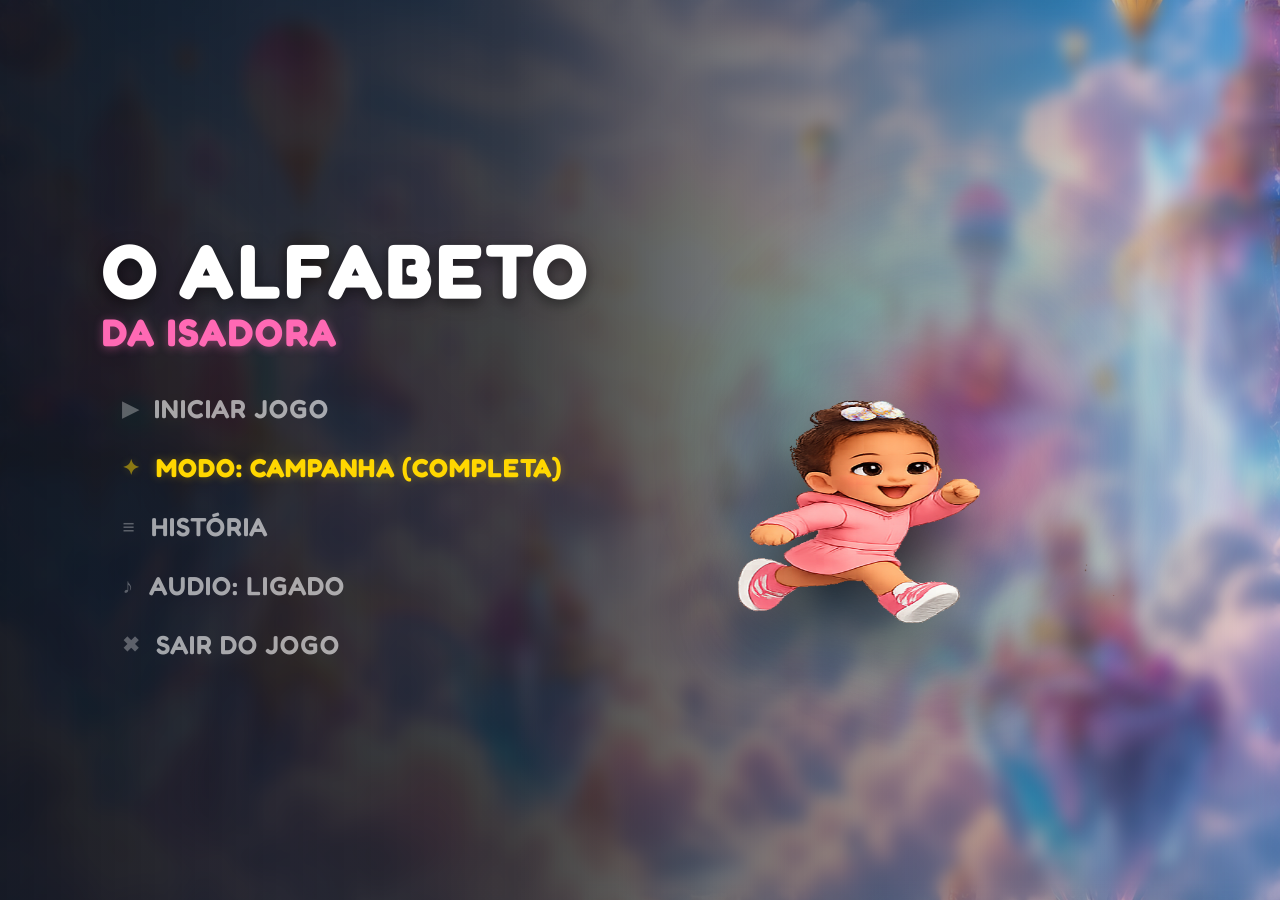
==== jogo.html @ 66309211 "Update jogo.html" ====
<!DOCTYPE html>
<html lang="pt-BR">
<head>
    <meta charset="UTF-8">
    <meta name="viewport" content="width=device-width, initial-scale=1.0, maximum-scale=1.0, user-scalable=no, shrink-to-fit=no">
    <meta name="theme-color" content="#1a252f">
    <title>O Alfabeto da Isadora - Jogo Educativo Interativo</title>

    <meta property="og:title" content="O Alfabeto da Isadora - Jogo Educativo Interativo">
    <meta property="og:description" content="Acelere por uma estrada mágica! Ajude Isadora nesta jornada épica para aprender o alfabeto e as sílabas. Jogue grátis!">
    <meta property="og:image" content="Isadora.png">
    <meta property="og:type" content="website">

    <link rel="manifest" href="manifest.json">
    <link rel="apple-touch-icon" href="icone512.png">
    
    <link rel="preconnect" href="https://fonts.googleapis.com">
    <link rel="preconnect" href="https://fonts.gstatic.com" crossorigin>
    <link href="https://fonts.googleapis.com/css2?family=Fredoka:wght@400;600;700;900&display=swap" rel="stylesheet">

    <style>
        /* ========================================================
           BASE & RESET
           ======================================================== */
        * { margin: 0; padding: 0; box-sizing: border-box; }
        body {
            background-color: #1a252f;
            overflow: hidden; 
            font-family: 'Fredoka', 'Segoe UI', sans-serif;
            user-select: none; touch-action: none; -webkit-touch-callout: none;
            -webkit-font-smoothing: antialiased;
            -moz-osx-font-smoothing: grayscale;
        }
        #game-container {
            position: fixed; top: 0; left: 0; right: 0; bottom: 0;
            width: 100%; height: 100%; overflow: hidden;
            background: linear-gradient(180deg, #87CEEB 0%, #E0F6FF 100%);
        }
        canvas { display: block; width: 100%; height: 100%; touch-action: none; }

        /* ========================================================
           TELA DE CARREGAMENTO SUPREMA (LOADER PS5 NEXT-GEN)
           ======================================================== */
        #loading-screen {
            position: fixed; top: 0; left: 0; width: 100%; height: 100%;
            background-color: #050811;
            background-image: 
                radial-gradient(circle at 20% 30%, rgba(0, 243, 255, 0.08) 0%, transparent 50%),
                radial-gradient(circle at 80% 70%, rgba(255, 0, 127, 0.08) 0%, transparent 50%);
            z-index: 999999;
            display: flex; flex-direction: column; justify-content: center; align-items: center;
            transition: opacity 0.6s cubic-bezier(0.25, 1, 0.5, 1), visibility 0.6s;
            will-change: opacity, visibility;
        }
        
        .loader-ring {
            width: clamp(80px, 15vw, 120px); height: clamp(80px, 15vw, 120px);
            position: relative;
            margin-bottom: 40px;
            display: flex; justify-content: center; align-items: center;
            background: radial-gradient(circle, rgba(255, 215, 0, 0.15) 0%, transparent 60%);
            animation: pulseCore 2s ease-in-out infinite alternate;
        }
        
        .loader-ring::before, .loader-ring::after {
            content: ''; position: absolute; border-radius: 50%; border: 4px solid transparent;
        }

        .loader-ring::before {
            width: 100%; height: 100%; border-top-color: #00f3ff; border-bottom-color: #00f3ff;
            animation: spinArc 2s cubic-bezier(0.68, -0.55, 0.265, 1.55) infinite;
            box-shadow: 0 0 25px rgba(0, 243, 255, 0.4), inset 0 0 15px rgba(0, 243, 255, 0.2);
        }
        
        .loader-ring::after {
            width: 75%; height: 75%; border-left-color: #ff007f; border-right-color: #ff007f;
            animation: spinArc 1.5s cubic-bezier(0.68, -0.55, 0.265, 1.55) infinite reverse;
            box-shadow: 0 0 25px rgba(255, 0, 127, 0.4), inset 0 0 15px rgba(255, 0, 127, 0.2);
        }

        .loader-text {
            font-size: clamp(16px, 4vw, 24px); letter-spacing: 6px; text-transform: uppercase; font-weight: 900;
            background: linear-gradient(90deg, #444 0%, #FFF 50%, #444 100%);
            background-size: 200% auto; color: transparent;
            -webkit-background-clip: text; background-clip: text;
            animation: shimmerText 2s linear infinite;
        }
        
        .loader-tip {
            position: absolute; bottom: clamp(30px, 6vh, 50px);
            color: #64748B; font-size: clamp(11px, 2.5vw, 15px);
            letter-spacing: 2px; font-weight: 600; text-align: center; max-width: 80%;
            text-transform: uppercase; animation: fadeInTip 1s ease-in-out forwards;
        }

        @keyframes spinArc { 0% { transform: rotate(0deg) scale(1); } 50% { transform: rotate(180deg) scale(1.05); } 100% { transform: rotate(360deg) scale(1); } }
        @keyframes pulseCore { 0% { transform: scale(0.9); } 100% { transform: scale(1.1); } }
        @keyframes shimmerText { 0% { background-position: 200% center; } 100% { background-position: -200% center; } }
        @keyframes fadeInTip { 0% { opacity: 0; transform: translateY(15px); } 100% { opacity: 1; transform: translateY(0); } }
        
        /* ========================================================
           EFEITOS DE IMPACTO AAA (DANO/ERRO)
           ======================================================== */
        #damage-overlay {
            position: fixed; top: 0; left: 0; width: 100%; height: 100%;
            box-shadow: inset 0 0 80px rgba(255, 0, 0, 0); pointer-events: none;
            z-index: 80; transition: box-shadow 0.1s ease-out; will-change: box-shadow;
        }
        .damage-active {
            box-shadow: inset 0 0 120px rgba(255, 0, 50, 0.8) !important;
        }

        /* ========================================================
           HUD DO JOGO (IN-GAME)
           ======================================================== */
        #ui-layer {
            position: absolute; top: 15px; left: 5vw; 
            background: rgba(15, 25, 40, 0.65);
            backdrop-filter: blur(12px); -webkit-backdrop-filter: blur(12px);
            border: 1px solid rgba(255, 255, 255, 0.2); border-radius: 20px;
            padding: clamp(10px, 2vmin, 15px) clamp(15px, 4vmin, 25px);
            box-shadow: 0 10px 25px rgba(0,0,0,0.3), inset 0 2px 10px rgba(255,255,255,0.1);
            color: #FFF; font-weight: 700; pointer-events: none; z-index: 20; display: flex; flex-direction: column;
            max-width: 75vw; margin-top: clamp(45px, 9vmin, 60px); 
            transition: transform 0.15s cubic-bezier(0.175, 0.885, 0.32, 1.275);
            will-change: transform;
        }

        .hud-punch { transform: scale(1.1); box-shadow: 0 15px 30px rgba(255, 215, 0, 0.4), inset 0 2px 15px rgba(255,255,255,0.3) !important; }

        #meta-alfabeto { font-size: clamp(12px, 2.5vw, 18px); color: #FFD700; letter-spacing: 1px; text-transform: uppercase; margin-bottom: 5px; }
        #letra-ui { display: block; font-size: clamp(18px, 4.5vw, 28px); color: #FFF; line-height: 1.2; letter-spacing: 2px; }

        .progress-bar-container {
            width: 100%; height: clamp(6px, 1.5vmin, 10px); 
            background: rgba(0, 0, 0, 0.5); border-radius: 10px; margin-top: 8px; overflow: hidden;
            box-shadow: inset 0 2px 4px rgba(0,0,0,0.5); border: 1px solid rgba(255,255,255,0.1);
        }
        .progress-bar-fill {
            height: 100%; width: 0%; border-radius: 10px;
            background: linear-gradient(90deg, #FF69B4, #FFD700);
            box-shadow: 0 0 10px rgba(255, 215, 0, 0.8);
            transition: width 0.4s cubic-bezier(0.25, 1, 0.5, 1);
            will-change: width;
        }

        /* ==========================================
           EFEITO AAA: COMBO DE FOGO (OTIMIZADO)
           ========================================== */
        @keyframes comboFirePulse {
            0% { transform: scaleX(1); opacity: 0.8; filter: brightness(1); }
            100% { transform: scaleX(1.02); opacity: 1; filter: brightness(1.3); }
        }
        .combo-ativo {
            background: linear-gradient(90deg, #FFD700, #FF4500) !important;
            box-shadow: 0 0 15px #FF8C00 !important;
            animation: comboFirePulse 0.4s infinite alternate ease-in-out !important;
            will-change: transform, opacity, filter;
            transform-origin: left center;
        }
        
        @keyframes pulseComboTextOpt {
            0% { transform: scale(1); color: #FFF; }
            100% { transform: scale(1.1); color: #FFD700; }
        }
        .texto-combo-ativo {
            text-shadow: 0 0 10px #FF4500 !important;
            animation: pulseComboTextOpt 0.5s infinite alternate ease-in-out !important;
            will-change: transform, color;
        }

        .btn-corner {
            position: absolute; top: 15px; 
            background: rgba(15, 25, 40, 0.5); backdrop-filter: blur(10px); -webkit-backdrop-filter: blur(10px);
            border: 1px solid rgba(255, 255, 255, 0.3); color: #FFF;
            box-shadow: 0 5px 15px rgba(0,0,0,0.3); cursor: pointer; z-index: 35;
            transition: all 0.2s cubic-bezier(0.25, 1, 0.5, 1);
        }
        .btn-corner:active { transform: scale(0.9); background: rgba(255, 255, 255, 0.3); }

        #btn-pause { right: 5vw; border-radius: 50%; width: clamp(35px, 9vw, 55px); height: clamp(35px, 9vw, 55px); display: flex; justify-content: center; align-items: center; font-size: clamp(16px, 4vw, 24px); font-weight: 900; }
        #btn-som { right: calc(5vw + clamp(45px, 11vw, 70px)); border-radius: 30px; padding: 0 clamp(10px, 2.5vw, 20px); height: clamp(35px, 9vw, 55px); display: flex; align-items: center; font-size: clamp(12px, 2.5vw, 16px); font-weight: 700; letter-spacing: 1px; }

        /* ========================================================
           TUTORIAL E MENUS PS5
           ======================================================== */
        #tutorial-ui { display: none; position: absolute; top: 0; left: 0; width: 100%; height: 100%; z-index: 40; pointer-events: none; justify-content: center; align-items: center; transition: opacity 0.5s ease; }
        .ps5-tutorial-box { background: rgba(15, 20, 30, 0.75); backdrop-filter: blur(10px); -webkit-backdrop-filter: blur(10px); border: 1px solid rgba(255,255,255,0.2); border-radius: 20px; padding: clamp(10px, 3vw, 25px) clamp(20px, 5vw, 40px); color: #FFF; font-size: clamp(14px, 3vw, 24px); letter-spacing: 2px; text-transform: uppercase; text-align: center; box-shadow: 0 10px 30px rgba(0,0,0,0.5); animation: pulseTutorial 1.5s infinite alternate ease-in-out; will-change: transform; }
        .ps5-btn-hint { background: #FFF; color: #000; padding: 4px 10px; border-radius: 8px; font-weight: 900; margin: 0 5px; display: inline-block; box-shadow: 0 4px 0 #CCC; transform: translateY(-2px); }
        @keyframes pulseTutorial { 0% { transform: scale(1) translateY(0); opacity: 0.85; } 100% { transform: scale(1.05) translateY(-5px); opacity: 1; } }

        #start-screen { position: absolute; top: 0; left: 0; width: 100%; height: 100%; display: flex; flex-direction: row; align-items: center; z-index: 100; background: linear-gradient(90deg, rgba(15, 20, 30, 0.95) 0%, rgba(15, 20, 30, 0.8) 40%, rgba(15, 20, 30, 0) 100%); backdrop-filter: blur(8px); -webkit-backdrop-filter: blur(8px); transition: opacity 0.5s ease-out; }
        .ps5-sidebar { width: 50%; height: 100%; display: flex; flex-direction: column; justify-content: center; padding-left: 8vw; z-index: 10; }
        .ps5-title-area { margin-bottom: clamp(15px, 4vmin, 30px); animation: slideInLeft 1s cubic-bezier(0.2, 0.8, 0.2, 1) both; }
        .ps5-title { font-size: clamp(28px, 6vw, 80px); color: #FFF; font-weight: 700; letter-spacing: 3px; line-height: 1; margin: 0; text-shadow: 0 4px 15px rgba(0,0,0,0.5); }
        .ps5-subtitle { font-size: clamp(14px, 3vw, 40px); color: #FF69B4; font-weight: 900; letter-spacing: 2px; margin: 0; text-transform: uppercase; text-shadow: 0 2px 10px rgba(255,105,180,0.4); }
        
        .ps5-menu-options { display: flex; flex-direction: column; gap: clamp(6px, 1.5vmin, 12px); align-items: flex-start; }
        
        .ps5-btn { background: transparent; border: none; outline: none; color: rgba(255, 255, 255, 0.6); font-size: clamp(13px, 2.5vw, 26px); font-family: 'Fredoka', sans-serif; font-weight: 600; text-transform: uppercase; letter-spacing: 1px; cursor: pointer; padding: clamp(5px, 1.2vw, 8px) clamp(12px, 2.5vw, 20px); border-radius: 8px; display: flex; align-items: center; gap: clamp(8px, 2vw, 15px); transition: all 0.3s cubic-bezier(0.25, 1, 0.5, 1); position: relative; overflow: hidden; animation: slideInLeft 1s cubic-bezier(0.2, 0.8, 0.2, 1) both; }
        .ps5-btn:nth-child(1) { animation-delay: 0.1s; } .ps5-btn:nth-child(2) { animation-delay: 0.2s; } .ps5-btn:nth-child(3) { animation-delay: 0.3s; } .ps5-btn:nth-child(4) { animation-delay: 0.4s; } .ps5-btn:nth-child(5) { animation-delay: 0.5s; }
        .ps5-icon { font-size: 0.8em; opacity: 0.5; transition: opacity 0.3s; }
        .ps5-btn:hover, .ps5-btn:active, .ps5-btn.highlight { color: #1a1a1a; background: #FFF; transform: translateX(20px) scale(1.05); box-shadow: 0 0 30px rgba(255, 255, 255, 0.8); }
        .ps5-btn:hover .ps5-icon, .ps5-btn.highlight .ps5-icon { opacity: 1; color: #FF1493; }
        .ps5-btn::before { content: ''; position: absolute; top: 0; left: -100%; width: 50%; height: 100%; background: linear-gradient(90deg, transparent, rgba(255,255,255,0.8), transparent); transition: left 0.5s ease; }
        .ps5-btn:hover::before { left: 100%; }
        
        #btn-modo { color: #FFD700; text-shadow: 0 0 10px rgba(255,215,0,0.3); font-weight: 700; } 

        .ps5-hero-area { width: 50%; height: 100%; display: flex; justify-content: center; align-items: center; position: relative; perspective: 1000px; }
        .ps5-hero-glow { position: absolute; width: clamp(250px, 45vw, 600px); height: clamp(250px, 45vw, 600px); background: radial-gradient(circle, rgba(255, 16, 122, 0.4) 0%, rgba(0, 216, 255, 0.2) 40%, transparent 70%); border-radius: 50%; animation: pulsarLuz 3s alternate infinite ease-in-out; filter: blur(20px); will-change: transform, opacity; }
        .ps5-hero-mascot { position: relative; z-index: 2; width: clamp(200px, 40vw, 550px); height: clamp(250px, 50vw, 700px); background-image: url('seu_personagem.png'); background-size: 300% 100%; background-position: 0% 0%; background-repeat: no-repeat; filter: drop-shadow(0 30px 40px rgba(0,0,0,0.8)) drop-shadow(0 0 20px rgba(255,255,255,0.2)); animation: breatheMascot 4s ease-in-out infinite; will-change: transform; }
        
        @keyframes slideInLeft { from { opacity: 0; transform: translateX(-50px); } to { opacity: 1; transform: translateX(0); } }
        @keyframes breatheMascot { 0%, 100% { transform: translateY(0); } 50% { transform: translateY(-10px); } }
        @keyframes pulsarLuz { 0% { transform: scale(0.8); opacity: 0.3; } 100% { transform: scale(1.1); opacity: 0.6; } }

        /* --- ANIMAÇÃO IDLE MAGICA --- */
        @keyframes idleChamada {
            0% { transform: translateY(0) scale(1); filter: drop-shadow(0 30px 40px rgba(0,0,0,0.8)) brightness(1); }
            30% { transform: translateY(-15px) scale(1.05) rotate(-3deg); filter: drop-shadow(0 40px 50px rgba(255,105,180,0.6)) brightness(1.2); }
            60% { transform: translateY(-15px) scale(1.05) rotate(3deg); filter: drop-shadow(0 40px 50px rgba(0,255,255,0.6)) brightness(1.2); }
            100% { transform: translateY(0) scale(1); filter: drop-shadow(0 30px 40px rgba(0,0,0,0.8)) brightness(1); }
        }
        .idle-active { animation: idleChamada 1.5s ease-in-out !important; }

        /* ========================================================
           TELA DE PAUSE & VITÓRIA
           ======================================================== */
        #pause-screen, #victory-screen { position: absolute; top: 0; left: 0; width: 100%; height: 100%; background: rgba(15, 20, 30, 0.95); backdrop-filter: blur(15px); display: none; flex-direction: column; justify-content: center; align-items: center; z-index: 90; gap: 15px; opacity: 0; transition: opacity 0.5s ease; text-align: center; }
        .btn-pause-ui { background: #FFF; color: #1a1a1a; border: none; border-radius: 8px; padding: clamp(8px, 2vmin, 12px) clamp(20px, 5vmin, 30px); font-size: clamp(16px, 4vmin, 22px); font-weight: bold; cursor: pointer; font-family: 'Fredoka', sans-serif; transition: all 0.2s; text-transform: uppercase; width: clamp(250px, 60vw, 350px); margin: 5px 0; }
        .btn-pause-ui:hover { transform: scale(1.05); box-shadow: 0 0 20px rgba(255,255,255,0.5); } .btn-pause-ui.sair { background: #FF6347; color: #FFF; }
        
        .trophy-icon { font-size: clamp(60px, 15vw, 100px); margin-bottom: 10px; animation: flutuarLore 3s ease-in-out infinite; filter: drop-shadow(0 0 20px rgba(255, 215, 0, 0.8)); }
        .victory-title { color: #FFD700; font-size: clamp(35px, 8vw, 70px); font-weight: 900; margin-bottom: 5px; text-transform: uppercase; text-shadow: 0 5px 15px rgba(0,0,0,0.8); }
        .victory-subtitle { color: #00FFFF; font-size: clamp(16px, 4vw, 24px); margin-bottom: 25px; font-weight: 700; letter-spacing: 1px; }
        .credits { color: #A0AAB5; font-size: clamp(12px, 3vw, 16px); margin-bottom: 30px; line-height: 1.8; }
        .credits strong { color: #FF69B4; }

        /* ========================================================
           LIVRO DE HISTÓRIA
           ======================================================== */
        #modal-historia { display: none; position: absolute; top: 0; left: 0; width: 100%; height: 100%; background: rgba(10, 15, 25, 0.85); backdrop-filter: blur(15px); z-index: 10000; justify-content: center; align-items: center; flex-direction: column; opacity: 0; transition: opacity 0.4s ease; }
        #btn-fechar-historia { position: absolute; top: 25px; right: 35px; background: rgba(255,255,255,0.1); color: #FFF; border: 1px solid rgba(255,255,255,0.3); border-radius: 50%; width: 50px; height: 50px; font-size: 20px; display: flex; justify-content: center; align-items: center; cursor: pointer; z-index: 10001; transition: all 0.3s; }
        #btn-fechar-historia:hover { background: #FF1493; border-color: #FF1493; transform: scale(1.1) rotate(90deg); box-shadow: 0 0 20px rgba(255,20,147,0.6); }
        #livro-container { width: 90vw; max-width: 600px; background: rgba(20, 25, 35, 0.7); border-radius: 20px; box-shadow: 0 30px 60px rgba(0,0,0,0.8); padding: clamp(20px, 5vmin, 40px); text-align: center; color: #E0E0E0; max-height: 90vh; overflow-y: auto; border: 1px solid rgba(255,255,255,0.1); }
        #livro-container .pagina { display: none; animation: fadeInLore 0.8s; } #livro-container .pagina.ativa { display: block; }
        @keyframes fadeInLore { from { opacity: 0; transform: translateY(20px); } to { opacity: 1; transform: translateY(0); } }
        .foto-isadora-livro { width: clamp(100px, 25vmin, 140px); height: clamp(200px, 50vmin, 280px); margin: 0 auto 15px; background-image: url('seu_personagem.png'); background-size: 300% 100%; filter: drop-shadow(0 15px 15px rgba(0,0,0,0.8)); animation: flutuarLore 4s infinite; }
        .foto-casa-livro { width: 100%; height: clamp(140px, 35vmin, 220px); margin-bottom: 20px; border-radius: 12px; background-image: url('casa_sorrir.png'); background-size: cover; background-position: center; border: 1px solid rgba(255,255,255,0.2); }
        #livro-container h2 { color: #FFF; font-size: clamp(22px, 6vmin, 32px); margin-bottom: 10px; text-transform: uppercase; color: #FF69B4; } 
        #livro-container p { font-size: clamp(15px, 4vmin, 18px); margin-bottom: 15px; }
        .controles-livro { display: flex; justify-content: space-between; margin-top: 25px; align-items: center; border-top: 1px solid rgba(255,255,255,0.1); padding-top: 20px; }
        .btn-livro { background: transparent; color: #FFF; border: 1px solid rgba(255,105,180,0.5); padding: 10px 25px; border-radius: 8px; font-weight: 600; cursor: pointer; font-family: 'Fredoka', sans-serif; font-size: clamp(12px, 3vmin, 15px); text-transform: uppercase; transition: all 0.3s; } 
        .btn-livro:hover:not(:disabled) { background: rgba(255,105,180,0.15); border-color: #FF1493; } .btn-livro:disabled { border-color: rgba(255,255,255,0.1); color: rgba(255,255,255,0.3); }
        
        @keyframes flutuarLore { 0%, 100% { transform: translateY(0); } 50% { transform: translateY(-10px); } }

        #aviso-rotacao { display: none; position: absolute; top: 0; left: 0; width: 100%; height: 100%; background: rgba(26, 37, 47, 0.95); z-index: 9999; flex-direction: column; justify-content: center; align-items: center; text-align: center; color: #FFF; }
        #aviso-rotacao h2 { font-size: 35px; color: #FFD700; margin-bottom: 10px; }
        .icone-celular { font-size: 80px; margin-bottom: 20px; animation: girarCelular 2.5s infinite ease-in-out; font-weight: bold; }
        @keyframes girarCelular { 0%, 100% { transform: rotate(0deg); } 40%, 60% { transform: rotate(-90deg); } }

        /* ========================================================
           OTIMIZAÇÃO MOBILE (TELAS DEITADAS PEQUENAS)
           ======================================================== */
        @media screen and (max-height: 500px) {
            #start-screen { flex-direction: row; } .ps5-sidebar { width: 55%; padding-left: 5vw; align-items: flex-start; } .ps5-hero-area { width: 45%; }
            .ps5-title { font-size: clamp(26px, 6vmin, 40px); } .ps5-subtitle { font-size: clamp(12px, 3vmin, 18px); margin-bottom: 5px; }
            .ps5-btn { font-size: clamp(12px, 3vmin, 16px); padding: 5px 12px; } .ps5-hero-mascot { width: clamp(120px, 28vw, 220px); height: clamp(140px, 35vw, 250px); }
            
            #ui-layer { margin-top: 0; top: 10px; left: 3vw; padding: 8px 15px; border-radius: 12px; max-width: 60vw; } 
            #meta-alfabeto { font-size: 11px; margin-bottom: 2px; }
            #letra-ui { font-size: 16px; }
            .progress-bar-container { height: 5px; margin-top: 4px; }
            .btn-corner { top: 10px; }
            #btn-pause { width: 35px; height: 35px; font-size: 14px; right: 3vw; }
            #btn-som { height: 35px; font-size: 10px; padding: 0 10px; right: calc(3vw + 45px); }
            .ps5-tutorial-box { padding: 6px 12px; font-size: 11px; border-radius: 10px; }
            
            .btn-pause-ui { font-size: 13px; padding: 8px 15px; margin: 3px 0; width: 220px; }
            .titulo-jogo { font-size: 28px !important; margin-bottom: 5px; }
            .trophy-icon { font-size: 45px; margin-bottom: 5px; }
            .victory-title { font-size: 30px; margin-bottom: 2px; }
            .victory-subtitle { font-size: 13px; margin-bottom: 10px; }
            .credits { font-size: 11px; margin-bottom: 15px; line-height: 1.4; }

            .foto-isadora-livro { height: clamp(120px, 35vmin, 160px); width: clamp(60px, 18vmin, 80px); margin-bottom: 5px; } .foto-casa-livro { height: clamp(100px, 25vmin, 140px); margin-bottom: 10px; }
        }
    </style>
</head>
<body>

<div id="loading-screen">
    <div class="loader-ring"></div>
    <div class="loader-text">CARREGANDO...</div>
    <div class="loader-tip" id="loader-tip-text">DICA: Para uma melhor experiência, jogue com o som ligado!</div>
</div>

<div id="damage-overlay"></div>

<div id="game-container">
    <div id="aviso-rotacao">
        <div class="icone-celular">[ ! ]</div>
        <h2>Vire o Celular</h2>
        <p>Para brincar, o celular precisa estar deitado.</p>
        <button id="btn-forcar-giro" class="btn-pause-ui">GIRAR TELA</button>
    </div>

    <button id="btn-som" class="btn-corner" style="display: none;">♪ SOM</button>
    <div id="btn-pause" class="btn-corner" style="display: none;">||</div>

    <div id="ui-layer" aria-live="polite" style="display: none;">
        <span id="meta-alfabeto">COLETE O ALFABETO</span>
        <span id="letra-ui">Sua jornada vai começar...</span>
        <div class="progress-bar-container">
            <div id="progress-fill" class="progress-bar-fill"></div>
        </div>
    </div>

    <div id="tutorial-ui">
        <div class="ps5-tutorial-box">
            <span class="ps5-btn-hint" id="txt-tutorial">ESPAÇO OU TOQUE PARA PULAR</span>
        </div>
    </div>
    
    <div id="start-screen">
        <div class="ps5-sidebar">
            <div class="ps5-title-area">
                <h1 class="ps5-title">O ALFABETO</h1>
                <h2 class="ps5-subtitle">DA ISADORA</h2>
            </div>
            <div class="ps5-menu-options" style="max-height: 50vh; overflow-y: auto; padding-right: 15px;">
                <button id="btn-jogar" class="ps5-btn active"><span class="ps5-icon">▶</span> INICIAR JOGO</button>
                <button id="btn-modo" class="ps5-btn"><span class="ps5-icon">✦</span> MODO: CAMPANHA (COMPLETA)</button>
                <button id="btn-historia" class="ps5-btn"><span class="ps5-icon">≡</span> HISTÓRIA</button>
                <button id="btn-som-menu" class="ps5-btn"><span class="ps5-icon">♪</span> AUDIO: LIGADO</button>
                <button id="btn-sair-menu" class="ps5-btn"><span class="ps5-icon">✖</span> SAIR DO JOGO</button>
            </div>
        </div>
        <div class="ps5-hero-area">
            <div class="ps5-hero-glow"></div>
            <div class="ps5-hero-mascot"></div>
        </div>
    </div>

    <div id="pause-screen">
        <h1 class="titulo-jogo" style="font-size: clamp(30px, 8vmin, 60px); color: #FFF; font-family: 'Fredoka', sans-serif; text-shadow: 0 5px 15px rgba(0,0,0,0.5);">PAUSADO</h1>
        <button id="btn-continuar" class="btn-pause-ui">CONTINUAR</button>
        <button id="btn-reiniciar" class="btn-pause-ui">REINICIAR FASE</button>
        <button id="btn-voltar-menu" class="btn-pause-ui sair">MENU PRINCIPAL</button>
    </div>

    <div id="victory-screen">
        <div class="trophy-icon">🏆</div>
        <h1 class="victory-title">PLATINA!</h1>
        <h2 class="victory-subtitle">VOCÊ DOMINOU O ALFABETO E AS SÍLABAS</h2>
        <div class="credits">
            Protagonista: <strong>Isadora</strong><br>
            Diretor Criativo: <strong>Papai Jose Marcelo</strong><br>
            Apoio Especial: <strong>Casa Sorrir</strong><br><br>
            <em>O Vale dos Números chegará na próxima atualização!</em>
        </div>
        <button id="btn-vitória-menu" class="btn-pause-ui">VOLTAR AO MENU</button>
    </div>

    <div id="modal-historia">
        <button id="btn-fechar-historia" aria-label="Fechar Livro">✖</button>
        <div id="livro-container">
            <div class="pagina ativa" id="livro-p1">
                <div class="foto-isadora-livro pose-1"></div>
                <h2>Um Presente do Céu</h2>
                <p>Em Mirandiba, nasceu a pequena Isadora. Ela chegou trazendo um sorriso único, com uma marquinha especial chamada lábio leporino.</p>
            </div>
            <div class="pagina" id="livro-p2">
                <div class="foto-casa-livro"></div>
                <h2>Um Lar em Recife</h2>
                <p>Quando chegou a hora da primeira cirurgia, a família viajou para Recife e encontrou a <strong>Casa Sorrir</strong>. Mais que um abrigo, cuidado e amor.</p>
            </div>
            <div class="pagina" id="livro-p3">
                <div class="foto-isadora-livro pose-2"></div>
                <h2>Mãos de Fada</h2>
                <p>Com o apoio da Casa Sorrir e o carinho de todos, Isadora enfrentou sua primeira jornada no hospital.</p>
            </div>
            <div class="pagina" id="livro-p4">
                <div class="foto-isadora-livro pose-3"></div>
                <h2>O Sorriso que Venceu</h2>
                <p>Hoje, aquela marquinha é o símbolo de uma grande vitória. Isadora cresce feliz e brincando.</p>
            </div>
            <div class="controles-livro">
                <button id="prevBtnLivro" class="btn-livro" disabled><span class="ps5-icon">◀</span> Anterior</button>
                <div class="numero-pagina" id="paginacaoLivro">1 / 4</div>
                <button id="nextBtnLivro" class="btn-livro">Próxima <span class="ps5-icon">▶</span></button>
            </div>
        </div>
    </div>

    <div id="exit-screen" style="position: absolute; top: 0; left: 0; width: 100%; height: 100%; background: rgba(15, 20, 30, 0.95); backdrop-filter: blur(15px); -webkit-backdrop-filter: blur(15px); display: none; flex-direction: column; justify-content: center; align-items: center; z-index: 99999; opacity: 0; transition: opacity 0.5s ease; text-align: center;">
        <div style="background: rgba(15, 20, 35, 0.7); border: 1px solid rgba(255,255,255,0.2); border-radius: 20px; padding: clamp(20px, 5vw, 40px); box-shadow: 0 10px 40px rgba(0,0,0,0.8); max-width: 80%; display: flex; flex-direction: column; align-items: center;">
            <h1 style="color: #FF107A; font-size: clamp(24px, 6vw, 35px); margin-bottom: 15px; font-weight: 900; text-transform: uppercase; letter-spacing: 2px; font-family: 'Fredoka', sans-serif;">Sistema</h1>
            <p style="color: #A0AAB5; font-size: clamp(14px, 3.5vw, 18px); margin-bottom: 25px; line-height: 1.5; font-family: 'Fredoka', sans-serif;">Para encerrar sua sessão, minimize ou feche este aplicativo no seu celular.</p>
            <button id="btn-cancelar-sair" class="btn-pause-ui">VOLTAR AO MENU</button>
        </div>
    </div>

    <canvas id="gameCanvas" role="img" aria-label="Area do jogo interativo da Isadora"></canvas>
</div>

<script>
    if ('speechSynthesis' in window) { window.speechSynthesis.onvoiceschanged = () => { window.speechSynthesis.getVoices(); }; }

    const canvas = document.getElementById('gameCanvas'); const ctx = canvas.getContext('2d');
    
    const startScreen = document.getElementById('start-screen');
    const victoryScreen = document.getElementById('victory-screen');
    const btnJogar = document.getElementById('btn-jogar');
    const btnSomMenu = document.getElementById('btn-som-menu');
    const btnSairMenu = document.getElementById('btn-sair-menu');
    
    const exitScreen = document.getElementById('exit-screen');
    const btnCancelarSair = document.getElementById('btn-cancelar-sair');

    const btnHistoria = document.getElementById('btn-historia');
    const modalHistoria = document.getElementById('modal-historia');
    const btnFecharHistoria = document.getElementById('btn-fechar-historia');
    const prevBtnLivro = document.getElementById('prevBtnLivro');
    const nextBtnLivro = document.getElementById('nextBtnLivro');
    const paginacaoLivro = document.getElementById('paginacaoLivro');
    let paginaAtual = 1;
    const totalPaginas = 4;
    
    const btnModulo = document.getElementById('btn-modo');
    const pauseScreen = document.getElementById('pause-screen');
    const btnPause = document.getElementById('btn-pause');
    const btnContinuar = document.getElementById('btn-continuar');
    const btnReiniciar = document.getElementById('btn-reiniciar');
    const btnVoltarMenu = document.getElementById('btn-voltar-menu');
    const btnVitoriaMenu = document.getElementById('btn-vitória-menu');
    const btnSom = document.getElementById('btn-som');
    
    const avisoRotacao = document.getElementById('aviso-rotacao');
    const btnForcarGiro = document.getElementById('btn-forcar-giro');
    const metaAlfabeto = document.getElementById('meta-alfabeto');
    const letraUi = document.getElementById('letra-ui');
    const tutorialUI = document.getElementById('tutorial-ui');
    const txtTutorial = document.getElementById('txt-tutorial');
    const hudLayer = document.getElementById('ui-layer');
    const progressFill = document.getElementById('progress-fill');
    const damageOverlay = document.getElementById('damage-overlay');

    let alturaChao = 0; let baseGameSpeed = 4.5; let gameSpeed = baseGameSpeed; let scaleMultiplier = 1; 

    let gameActive = false; let isPaused = false; let bgX = 0; let estradaOffset = 0;
    let tutorialAtivo = false; let faseAtual = 1; let isInfinite = false;
    let animationId = null; 
    let initTimeoutId = null; 
    
    let hitStopTime = 0;
    let shakeIntensity = 0;
    
    // Variáveis de Desafio para cada fase
    let desafioFase1 = null;
    let desafioFase2 = null;
    let desafioFase4 = null;
    let desafioFase5 = null;
    let desafioFase6 = null;

    const AlfabetoIsadora = [ 
        { letra: 'A', palavra: 'Abelha' }, { letra: 'B', palavra: 'Bola' }, { letra: 'C', palavra: 'Casa' }, 
        { letra: 'D', palavra: 'Dado' }, { letra: 'E', palavra: 'Elefante' }, { letra: 'F', palavra: 'Fada' }, 
        { letra: 'G', palavra: 'Gato' }, { letra: 'H', palavra: 'Hipopótamo' }, { letra: 'I', palavra: 'Igreja' }, 
        { letra: 'J', palavra: 'Jacaré' }, { letra: 'K', palavra: 'Kiwi' }, { letra: 'L', palavra: 'Leão' }, 
        { letra: 'M', palavra: 'Macaco' }, { letra: 'N', palavra: 'Navio' }, { letra: 'O', palavra: 'Ovo' }, 
        { letra: 'P', palavra: 'Pato' }, { letra: 'Q', palavra: 'Queijo' }, { letra: 'R', palavra: 'Rato' }, 
        { letra: 'S', palavra: 'Sapo' }, { letra: 'T', palavra: 'Tatu' }, { letra: 'U', palavra: 'Uva' }, 
        { letra: 'V', palavra: 'Vaca' }, { letra: 'W', palavra: 'Waffle' }, { letra: 'X', palavra: 'Xícara' }, 
        { letra: 'Y', palavra: 'Yakisoba' }, { letra: 'Z', palavra: 'Zebra' } 
    ];
    let letrasParaVencerFase1 = 26; let letrasColetadas = [];

    let acertosParaVencerFase2 = 8; let acertosAtuaisFase2 = 0;
    const palavrasVitoria = ["ISADORA", "AMOR", "VITÓRIA"]; let palavraAtualIndex = 0; let letraVitoriaIndex = 0;
    
    const dadosFase4 = [ 
        {s:'BO', p:'BOLA', w:['BA','BE','BI','BU']}, {s:'MA', p:'MACACO', w:['ME','MI','MO','MU']}, 
        {s:'CA', p:'CASA', w:['CE','CI','CO','CU']}, {s:'DA', p:'DADO', w:['DE','DI','DO','DU']}, 
        {s:'PA', p:'PATO', w:['PE','PI','PO','PU']}, {s:'VA', p:'VACA', w:['VE','VI','VO','VU']}, 
        {s:'FA', p:'FADA', w:['FE','FI','FO','FU']}, {s:'SA', p:'SAPO', w:['SE','SI','SO','SU']}, 
        {s:'LA', p:'LATA', w:['LE','LI','LO','LU']}, {s:'GA', p:'GATO', w:['GE','GI','GO','GU']} 
    ];
    let acertosFase4 = 0;
    
    const dadosFase5 = [ 
        {l:'M', p:'MACACO', w:['N','W']}, {l:'F', p:'FADA', w:['V','T']}, {l:'S', p:'SAPO', w:['Z','C']}, 
        {l:'B', p:'BOLA', w:['P','D']}, {l:'P', p:'PATO', w:['B','Q']}, {l:'V', p:'VACA', w:['F','U']}, 
        {l:'L', p:'LEÃO', w:['I','R']}, {l:'D', p:'DADO', w:['B','T']}, {l:'G', p:'GATO', w:['C','J']}, 
        {l:'R', p:'RATO', w:['H','L']} 
    ];
    let acertosFase5 = 0;

    const dadosFase6 = [
        {f: 'O _____ BEBE LEITE', p: 'GATO', w: ['PATO', 'RATO']},
        {f: 'A _____ BOTA OVO', p: 'AVE', w: ['UVA', 'PIA']},
        {f: 'O MACACO COME _____', p: 'MAÇÃ', w: ['MOLA', 'MATA']},
        {f: 'O _____ LATE MUITO', p: 'CÃO', w: ['PÃO', 'MÃO']},
        {f: 'EU MORO NA _____', p: 'CASA', w: ['CAMA', 'MESA']}
    ];
    let acertosFase6 = 0;

    const numerosVitoria = ['1', '2', '3']; let numeroAtualIndex = 0;

    let isHolding = false; 

    // ==========================================
    // SISTEMA IDLE DO MENU (NÍVEL PS5)
    // ==========================================
    let idleTime = 0;
    
    function resetIdleTimer() {
        idleTime = 0;
        const mascot = document.querySelector('.ps5-hero-mascot');
        if(mascot) mascot.classList.remove('idle-active');
    }

    window.addEventListener('mousemove', resetIdleTimer);
    window.addEventListener('touchstart', resetIdleTimer, {passive: true});
    window.addEventListener('keydown', resetIdleTimer);

    setInterval(() => {
        if (!gameActive && startScreen.style.display !== 'none') {
            idleTime += 1;
            if (idleTime >= 5) {
                const mascot = document.querySelector('.ps5-hero-mascot');
                if (mascot && !mascot.classList.contains('idle-active')) {
                    mascot.classList.add('idle-active');
                    if(AudioManager.somAtivo) AudioManager.playHoverTick(); 
                    setTimeout(() => mascot.classList.remove('idle-active'), 1500);
                    idleTime = 0;
                }
            }
        }
    }, 1000);

    const modosDeJogo = [
        { id: 0, nome: "MODO: CAMPANHA (COMPLETA)", icon: "✦", fase: 1, inf: false },
        { id: 1, nome: "ATO I - ALFABETO", icon: "∞", fase: 1, inf: true },
        { id: 2, nome: "ATO II - O ENIGMA", icon: "∞", fase: 2, inf: true },
        { id: 3, nome: "ATO III - O VOO", icon: "∞", fase: 3, inf: true },
        { id: 4, nome: "ATO IV - AS SÍLABAS", icon: "∞", fase: 4, inf: true },
        { id: 5, nome: "ATO V - MEMÓRIA", icon: "∞", fase: 5, inf: true },
        { id: 6, nome: "ATO VI - FRASES", icon: "∞", fase: 6, inf: true },
        { id: 7, nome: "ATO EXTRA - NÚMEROS", icon: "★", fase: 7, inf: false }
    ];
    let modoAtualIndex = 0;

    // ==========================================
    // CÉREBRO DO COMBO DE FOGO
    // ==========================================
    let comboAtual = 0; 
    function gerenciarCombo(acertou) {
        if (acertou) {
            comboAtual++;
            if (comboAtual === 3) {
                AudioManager.playVoice("Incrível! Você está pegando fogo!");
            }
            if (comboAtual >= 3) {
                progressFill.classList.add('combo-ativo');
                letraUi.classList.add('texto-combo-ativo');
            }
        } else {
            comboAtual = 0;
            progressFill.classList.remove('combo-ativo');
            letraUi.classList.remove('texto-combo-ativo');
        }
    }

    if(btnModulo) {
        btnModulo.addEventListener('click', (e) => {
            e.preventDefault(); e.stopPropagation();
            modoAtualIndex++; if (modoAtualIndex >= modosDeJogo.length) modoAtualIndex = 0;
            let conf = modosDeJogo[modoAtualIndex];
            btnModulo.innerHTML = `<span class="ps5-icon">${conf.icon}</span> ${conf.nome}`;
            AudioManager.playHoverTick();
        });
    }

    function atualizarLivroUI() { 
        for(let i=1; i<=totalPaginas; i++) { 
            document.getElementById(`livro-p${i}`).classList.remove('ativa'); 
        } 
        document.getElementById(`livro-p${paginaAtual}`).classList.add('ativa'); 
        prevBtnLivro.disabled = (paginaAtual === 1); 
        nextBtnLivro.disabled = (paginaAtual === totalPaginas); 
        paginacaoLivro.innerText = `${paginaAtual} / ${totalPaginas}`; 
    }

    btnHistoria.addEventListener('click', (e) => { 
        e.preventDefault(); e.stopPropagation();
        paginaAtual = 1; 
        atualizarLivroUI(); 
        modalHistoria.style.display = 'flex'; 
        setTimeout(() => { modalHistoria.style.opacity = '1'; }, 50); 
    });

    btnFecharHistoria.addEventListener('click', (e) => { 
        e.preventDefault(); e.stopPropagation();
        modalHistoria.style.opacity = '0'; 
        setTimeout(() => { modalHistoria.style.display = 'none'; }, 300); 
    });

    prevBtnLivro.addEventListener('click', (e) => { e.preventDefault(); e.stopPropagation(); if(paginaAtual > 1) { paginaAtual--; atualizarLivroUI(); }}); 
    nextBtnLivro.addEventListener('click', (e) => { e.preventDefault(); e.stopPropagation(); if(paginaAtual < totalPaginas) { paginaAtual++; atualizarLivroUI(); }});

    const AudioManager = {
        somAtivo: localStorage.getItem('isadora_som') !== 'false', 
        audioCtx: null, 
        bgmMenu: new Audio('musica_menu.mp3'), 
        bgmJogo: new Audio('musica_jogo.mp3'), 
        sfxRisada: new Audio('risada.mp3'), 
        musicaAtual: null,
        ultimaVoz: "", 
        
        init() { try { if (!this.audioCtx) { this.audioCtx = new (window.AudioContext || window.webkitAudioContext)(); } if (this.audioCtx.state === 'suspended') this.audioCtx.resume(); this.bgmMenu.loop = true; this.bgmJogo.loop = true; if(this.somAtivo && this.musicaAtual) { this.musicaAtual.play().catch(()=>{}); } } catch(e) {} },
        toggle() { this.somAtivo = !this.somAtivo; localStorage.setItem('isadora_som', this.somAtivo); if (!this.somAtivo) { if(this.musicaAtual) this.fadeVolume(this.musicaAtual, 0, 500); } else { this.init(); if(this.musicaAtual) { this.musicaAtual.play().catch(()=>{}); this.fadeVolume(this.musicaAtual, 0.4, 500); } } this.updateUI(); return this.somAtivo; },
        updateUI() { if(btnSom) btnSom.innerText = this.somAtivo ? '♪ SOM' : 'x MUDO'; if(btnSomMenu) btnSomMenu.innerHTML = this.somAtivo ? '<span class="ps5-icon">♪</span> AUDIO: LIGADO' : '<span class="ps5-icon">x</span> AUDIO: MUDO'; },
        fadeVolume(audioObj, targetVol, duration) { if(!audioObj) return; try { let startVol = audioObj.volume; let steps = 20; let stepTime = duration / steps; let volStep = (targetVol - startVol) / steps; let currentStep = 0; let fadeInterval = setInterval(() => { currentStep++; let newVol = startVol + (volStep * currentStep); if (newVol > 1) newVol = 1; if (newVol < 0) newVol = 0; audioObj.volume = newVol; if (currentStep >= steps) { clearInterval(fadeInterval); audioObj.volume = targetVol; if(targetVol === 0) audioObj.pause(); } }, stepTime); } catch(e) {} },
        playBGM(trackName) { let nextTrack = trackName === 'menu' ? this.bgmMenu : this.bgmJogo; if (this.musicaAtual === nextTrack) return; if (this.musicaAtual) { this.fadeVolume(this.musicaAtual, 0, 800); } this.musicaAtual = nextTrack; this.musicaAtual.volume = 0; if (this.somAtivo) { this.init(); this.musicaAtual.play().catch(()=>{}); this.fadeVolume(this.musicaAtual, 0.4, 800); } },
        playHoverTick() { if (!this.somAtivo || !this.audioCtx) return; try { const osc = this.audioCtx.createOscillator(); const gain = this.audioCtx.createGain(); osc.connect(gain); gain.connect(this.audioCtx.destination); osc.type = 'triangle'; const now = this.audioCtx.currentTime; osc.frequency.setValueAtTime(800, now); gain.gain.setValueAtTime(0.05, now); gain.gain.linearRampToValueAtTime(0, now + 0.1); osc.start(now); osc.stop(now + 0.1); } catch(e) {} },
        playMagicSFX() { if (!this.somAtivo || !this.audioCtx) return; try { const osc = this.audioCtx.createOscillator(); const gain = this.audioCtx.createGain(); osc.connect(gain); gain.connect(this.audioCtx.destination); osc.type = 'sine'; const now = this.audioCtx.currentTime; osc.frequency.setValueAtTime(659.25, now); osc.frequency.setValueAtTime(880.00, now + 0.05); osc.frequency.setValueAtTime(1108.73, now + 0.1); osc.frequency.setValueAtTime(1318.51, now + 0.15); gain.gain.setValueAtTime(0, now); gain.gain.linearRampToValueAtTime(0.15, now + 0.05); gain.gain.linearRampToValueAtTime(0, now + 0.4); osc.start(now); osc.stop(now + 0.4); } catch (e) {} },
        playSuccessSFX() { if (!this.somAtivo || !this.audioCtx) return; try { const osc = this.audioCtx.createOscillator(); const gain = this.audioCtx.createGain(); osc.connect(gain); gain.connect(this.audioCtx.destination); osc.type = 'sine'; const now = this.audioCtx.currentTime; osc.frequency.setValueAtTime(523.25, now); osc.frequency.setValueAtTime(659.25, now + 0.1); osc.frequency.setValueAtTime(783.99, now + 0.2); osc.frequency.setValueAtTime(1046.50, now + 0.3); gain.gain.setValueAtTime(0, now); gain.gain.linearRampToValueAtTime(0.2, now + 0.1); gain.gain.linearRampToValueAtTime(0, now + 0.6); osc.start(now); osc.stop(now + 0.6); } catch (e) {} },
        playErrorSFX() { if (!this.somAtivo || !this.audioCtx) return; try { const osc = this.audioCtx.createOscillator(); const gain = this.audioCtx.createGain(); osc.connect(gain); gain.connect(this.audioCtx.destination); osc.type = 'sawtooth'; const now = this.audioCtx.currentTime; osc.frequency.setValueAtTime(150, now); osc.frequency.setValueAtTime(130, now + 0.1); gain.gain.setValueAtTime(0, now); gain.gain.linearRampToValueAtTime(0.15, now + 0.05); gain.gain.linearRampToValueAtTime(0, now + 0.3); osc.start(now); osc.stop(now + 0.3); } catch (e) {} },
        playRisada() { if (this.somAtivo && this.sfxRisada) { this.sfxRisada.currentTime = 0; this.sfxRisada.play().catch(()=>{}); } },
        
        playVoice(texto) { 
            if (!this.somAtivo || !('speechSynthesis' in window)) return; 
            try { 
                window.speechSynthesis.cancel(); 
                this.ultimaVoz = texto; 
                let utter = new SpeechSynthesisUtterance(texto); 
                utter.lang = 'pt-BR'; 
                let vozes = window.speechSynthesis.getVoices(); 
                let vozPremium = vozes.find(v => v.lang.includes('pt-BR') && (v.name.includes('Google') || v.name.includes('Luciana') || v.name.includes('Premium'))); 
                if(vozPremium) utter.voice = vozPremium; 
                utter.pitch = 1.1; utter.rate = 0.95; 
                window.speechSynthesis.speak(utter); 
            } catch(e) {} 
        },

        // ==========================================
        // SISTEMA DE VOZES CARINHOSAS DE ERRO
        // ==========================================
        playErrorVoice() {
            if (!this.somAtivo || !('speechSynthesis' in window)) return;
            try {
                window.speechSynthesis.cancel(); 
                
                const frasesErro = ["Ops!", "Quase lá!", "Tente de novo!", "Observe a letra!"];
                const frase = frasesErro[Math.floor(Math.random() * frasesErro.length)];
                
                let vozes = window.speechSynthesis.getVoices();
                let vozPremium = vozes.find(v => v.lang.includes('pt-BR') && (v.name.includes('Google') || v.name.includes('Luciana') || v.name.includes('Premium')));
                
                let utterErro = new SpeechSynthesisUtterance(frase);
                utterErro.lang = 'pt-BR';
                if(vozPremium) utterErro.voice = vozPremium;
                utterErro.pitch = 1.1; utterErro.rate = 1.0;
                
                window.speechSynthesis.speak(utterErro);

                if (this.ultimaVoz !== "") {
                    let utterRegra = new SpeechSynthesisUtterance(this.ultimaVoz);
                    utterRegra.lang = 'pt-BR';
                    if(vozPremium) utterRegra.voice = vozPremium;
                    utterRegra.pitch = 1.1; utterRegra.rate = 0.95;
                    window.speechSynthesis.speak(utterRegra);
                }
            } catch(e) {}
        },

        repeatVoice() {
            if (this.ultimaVoz !== "") { this.playVoice(this.ultimaVoz); }
        },
        playColetaLetra(frase) { this.playMagicSFX(); setTimeout(() => this.playVoice(frase), 150); }
    };
    AudioManager.updateUI();

    document.querySelectorAll('.ps5-btn, .btn-livro, .btn-corner').forEach(btn => { btn.addEventListener('mouseenter', () => AudioManager.playHoverTick()); });
    btnSom.addEventListener('click', (e) => { e.preventDefault(); e.stopPropagation(); AudioManager.toggle(); }); 
    btnSomMenu.addEventListener('click', (e) => { e.preventDefault(); e.stopPropagation(); AudioManager.toggle(); });
    document.body.addEventListener('click', function initMenuMusic() { AudioManager.playBGM('menu'); document.body.removeEventListener('click', initMenuMusic); }, { once: true });

    function atualizarProgressoHUD() {
        if (faseAtual === 1) { progressFill.style.width = isInfinite ? '100%' : ((letrasColetadas.length / letrasParaVencerFase1) * 100) + '%'; }
        else if (faseAtual === 2) { progressFill.style.width = isInfinite ? '100%' : ((acertosAtuaisFase2 / acertosParaVencerFase2) * 100) + '%'; }
        else if (faseAtual === 4) { progressFill.style.width = isInfinite ? '100%' : ((acertosFase4 / dadosFase4.length) * 100) + '%'; }
        else if (faseAtual === 5) { progressFill.style.width = isInfinite ? '100%' : ((acertosFase5 / dadosFase5.length) * 100) + '%'; }
        else if (faseAtual === 6) { progressFill.style.width = isInfinite ? '100%' : ((acertosFase6 / dadosFase6.length) * 100) + '%'; }
    }

    function prepararFase(fase) {
        if(fase === 1) { metaAlfabeto.innerText = isInfinite ? "ATO 1: ALFABETO" : "COLETE O ALFABETO"; metaAlfabeto.style.color = "#FFD700"; txtTutorial.innerText = "ESPAÇO OU TOQUE PARA PULAR"; letraUi.innerText = "Sua jornada vai começar..."; }
        else if (fase === 2) { metaAlfabeto.innerText = isInfinite ? "ATO 2: ENIGMA" : "DESAFIO: ACHE A LETRA!"; metaAlfabeto.style.color = "#FF1493"; txtTutorial.innerText = "Pule na Certa, Desvie da Errada!"; letraUi.innerText = "Prepare-se..."; AudioManager.playVoice("Pule na letra certa!"); }
        else if (fase === 3) { metaAlfabeto.innerText = isInfinite ? "ATO 3: VOO" : "O VOO DA VITÓRIA!"; metaAlfabeto.style.color = "#FFD700"; txtTutorial.innerText = "SEGURE A TELA PARA VOAR!"; atualizarHUDVitoria(); }
        else if (fase === 4) { metaAlfabeto.innerText = isInfinite ? "ATO 4: SÍLABAS" : "CASTELO DAS SÍLABAS"; metaAlfabeto.style.color = "#00FFFF"; txtTutorial.innerText = "ESPAÇO OU TOQUE PARA PULAR"; letraUi.innerText = "Junte as sílabas..."; }
        else if (fase === 5) { metaAlfabeto.innerText = isInfinite ? "ATO 5: MEMÓRIA" : "VALE DAS SOMBRAS"; metaAlfabeto.style.color = "#8A2BE2"; txtTutorial.innerText = "PULE NA CAIXA CERTA!"; letraUi.innerText = "Escute com atenção..."; }
        else if (fase === 6) { metaAlfabeto.innerText = isInfinite ? "ATO 6: FRASES" : "PONTE DAS FRASES"; metaAlfabeto.style.color = "#00FF7F"; txtTutorial.innerText = "PULE NA PALAVRA CERTA!"; letraUi.innerText = "Leia com atenção..."; }
        else if (fase === 7) { metaAlfabeto.innerText = "PRÓLOGO DOS NÚMEROS"; metaAlfabeto.style.color = "#FFD700"; txtTutorial.innerText = "COLETE OS NÚMEROS!"; letraUi.innerText = "1, 2, 3..."; }
        
        atualizarProgressoHUD();
        tutorialAtivo = true; tutorialUI.style.display = 'flex'; setTimeout(() => { tutorialUI.style.opacity = '1'; }, 50);
        player.isJumping = true; player.y = 0; isHolding = false;
    }

    function atualizarHUDVitoria() {
        let palavra = palavrasVitoria[palavraAtualIndex]; let display = "";
        for(let i=0; i<palavra.length; i++) { if (i < letraVitoriaIndex) display += palavra[i] + " "; else display += "_ "; }
        letraUi.innerText = display.trim();
        progressFill.style.width = isInfinite ? '100%' : ((letraVitoriaIndex / palavra.length) * 100) + '%';
        hudLayer.classList.add('hud-punch'); setTimeout(() => hudLayer.classList.remove('hud-punch'), 200);
    }

    function dispararGrandFinale() {
        if(animationId) { cancelAnimationFrame(animationId); animationId = null; }
        gameActive = false; isHolding = false;
        
        hudLayer.style.display = 'none';
        btnSom.style.display = 'none';
        btnPause.style.display = 'none';
        
        AudioManager.playSuccessSFX(); setTimeout(()=> AudioManager.playRisada(), 1000);
        for(let i=0; i<100; i++) particulas.push(new Particula(canvas.width/2, canvas.height/2, Math.random() > 0.5 ? '#FFD700' : '#FF1493', (Math.random()*20)-10, (Math.random()*20)-10, Math.random()*25+10));
        
        function renderVictory() {
            ctx.clearRect(0, 0, canvas.width, canvas.height);
            if (fundoImg1.complete) ctx.drawImage(fundoImg1, 0, 0, canvas.width, canvas.height);
            particulas.forEach(p => { p.update(); p.draw(ctx); });
            particulas = particulas.filter(p => p.vida > 0);
            if (particulas.length > 0 && !gameActive) { requestAnimationFrame(renderVictory); }
        }
        renderVictory();
        
        victoryScreen.style.display = 'flex'; setTimeout(() => { victoryScreen.style.opacity = '1'; }, 100);
    }

    function iniciarJogo() {
        if (gameActive) return;
        try { if (document.documentElement.requestFullscreen) document.documentElement.requestFullscreen().catch(()=>{}); } catch(e){}
        
        if(animationId) { cancelAnimationFrame(animationId); animationId = null; }
        if(initTimeoutId) { clearTimeout(initTimeoutId); initTimeoutId = null; }
        
        AudioManager.init(); AudioManager.playMagicSFX(); AudioManager.playRisada(); 
        
        const loader = document.getElementById('loading-screen');
        if (loader) {
            let numDica = Math.floor(Math.random() * 3);
            let dicas = [
                "DICA: Para uma melhor experiência, jogue com o som ligado!",
                "DICA: Pule no tempo exato para coletar os itens.",
                "DICA: Na dúvida, a voz do jogo vai te ajudar a lembrar a missão!"
            ];
            document.getElementById('loader-tip-text').innerText = dicas[numDica];
            
            loader.style.display = 'flex';
            setTimeout(() => {
                loader.style.visibility = 'visible';
                loader.style.opacity = '1';
            }, 10);
        }

        startScreen.style.opacity = '0';
        desafioFase1 = null; desafioFase2 = null; desafioFase4 = null; desafioFase5 = null; desafioFase6 = null;
        
        initTimeoutId = setTimeout(() => {
            startScreen.style.display = 'none'; 
            
            hudLayer.style.display = 'flex';
            btnSom.style.display = 'flex';
            btnPause.style.display = 'flex';

            AudioManager.playBGM('game'); 
            letrasColetadas = []; collectibles = []; particulas = []; textosFlutuantes = [];
            
            let conf = modosDeJogo[modoAtualIndex]; faseAtual = conf.fase; isInfinite = conf.inf;
            
            acertosAtuaisFase2 = 0; palavraAtualIndex = 0; letraVitoriaIndex = 0; acertosFase4 = 0; acertosFase5 = 0; acertosFase6 = 0; numeroAtualIndex = 0; comboAtual = 0;
            
            progressFill.classList.remove('combo-ativo');
            letraUi.classList.remove('texto-combo-ativo');
            
            prepararFase(faseAtual);
            gameActive = true; isPaused = false; lastTime = performance.now(); gameSpeed = baseGameSpeed;
            hitStopTime = 0; shakeIntensity = 0; itemTimer = 0;
            
            animationId = requestAnimationFrame(animate);

            if (loader) {
                loader.style.opacity = '0';
                loader.style.visibility = 'hidden';
                setTimeout(() => loader.style.display = 'none', 800);
            }

        }, 1800); 
    }

    function reiniciarFaseAtual() {
        if (animationId) { cancelAnimationFrame(animationId); animationId = null; }
        
        AudioManager.playMagicSFX();
        
        collectibles = [];
        particulas = [];
        textosFlutuantes = [];

        player.isJumping = false;
        player.y = 0;
        player.vy = 0;
        isHolding = false;

        hitStopTime = 0;
        shakeIntensity = 0;
        comboAtual = 0;
        itemTimer = 0;

        progressFill.classList.remove('combo-ativo');
        letraUi.classList.remove('texto-combo-ativo');

        if (faseAtual === 1) {
            letrasColetadas = [];
            desafioFase1 = null;
        } else if (faseAtual === 2) {
            acertosAtuaisFase2 = 0;
            desafioFase2 = null;
        } else if (faseAtual === 3) {
            palavraAtualIndex = 0;
            letraVitoriaIndex = 0;
        } else if (faseAtual === 4) {
            acertosFase4 = 0;
            desafioFase4 = null;
        } else if (faseAtual === 5) {
            acertosFase5 = 0;
            desafioFase5 = null;
        } else if (faseAtual === 6) {
            acertosFase6 = 0;
            desafioFase6 = null;
        } else if (faseAtual === 7) {
            numeroAtualIndex = 0;
        }

        prepararFase(faseAtual);
        gameActive = true;
        isPaused = false;
        lastTime = performance.now();
        gameSpeed = baseGameSpeed;

        animationId = requestAnimationFrame(animate);
    }

    btnJogar.addEventListener('click', (e) => { e.preventDefault(); e.stopPropagation(); iniciarJogo(); });

    btnSairMenu.addEventListener('click', (e) => { 
        e.preventDefault(); e.stopPropagation(); 
        AudioManager.playHoverTick();
        try { window.close(); } catch(err) {} 
        exitScreen.style.display = 'flex'; 
        setTimeout(() => { exitScreen.style.opacity = '1'; }, 50); 
    });

    btnCancelarSair.addEventListener('click', (e) => {
        e.preventDefault(); e.stopPropagation();
        AudioManager.playHoverTick();
        exitScreen.style.opacity = '0'; 
        setTimeout(() => { exitScreen.style.display = 'none'; }, 300);
    });
    
    btnPause.addEventListener('click', (e) => { 
        e.preventDefault(); e.stopPropagation();
        if(gameActive && !isPaused) { 
            isPaused = true; isHolding = false; 
            if(animationId) { cancelAnimationFrame(animationId); animationId = null; } 
            pauseScreen.style.display = 'flex'; setTimeout(() => { pauseScreen.style.opacity = '1'; }, 50); 
        } 
    });
    
    btnContinuar.addEventListener('click', (e) => { 
        e.preventDefault(); e.stopPropagation();
        isPaused = false; pauseScreen.style.opacity = '0'; 
        setTimeout(() => { pauseScreen.style.display = 'none'; }, 300); 
        lastTime = performance.now(); 
        if(!animationId) { animationId = requestAnimationFrame(animate); } 
    });
    
    function voltarAoMenu(screenElement) {
        if(initTimeoutId) { clearTimeout(initTimeoutId); initTimeoutId = null; }
        
        isPaused = false; 
        screenElement.style.opacity = '0';
        setTimeout(() => { screenElement.style.display = 'none'; }, 300);
        
        if(animationId) { cancelAnimationFrame(animationId); animationId = null; }
        
        const loader = document.getElementById('loading-screen');
        if (loader) { loader.style.opacity = '0'; loader.style.visibility = 'hidden'; setTimeout(() => loader.style.display = 'none', 800); }
        
        gameActive = false; isHolding = false; 
        player.isJumping = false; player.y = 0; player.vy = 0;
        
        tutorialAtivo = false; 
        tutorialUI.style.opacity = '0'; tutorialUI.style.display = 'none';
        
        hudLayer.style.display = 'none';
        btnSom.style.display = 'none';
        btnPause.style.display = 'none';

        ctx.clearRect(0, 0, canvas.width, canvas.height);
        if (fundoImg1.complete) ctx.drawImage(fundoImg1, 0, 0, canvas.width, canvas.height);
        
        AudioManager.playBGM('menu'); 
        startScreen.style.display = 'flex'; setTimeout(() => { startScreen.style.opacity = '1'; }, 50);
        resetIdleTimer();
    }
    
    btnReiniciar.addEventListener('click', (e) => { 
        e.preventDefault(); e.stopPropagation();
        isPaused = false; pauseScreen.style.opacity = '0'; 
        setTimeout(() => { 
            pauseScreen.style.display = 'none'; 
            reiniciarFaseAtual(); 
        }, 300); 
    });
    
    btnVoltarMenu.addEventListener('click', (e) => { e.preventDefault(); e.stopPropagation(); voltarAoMenu(pauseScreen); });
    btnVitoriaMenu.addEventListener('click', (e) => { e.preventDefault(); e.stopPropagation(); voltarAoMenu(victoryScreen); });

    function redimensionarCanvas() {
        let dpr = window.devicePixelRatio || 1;
        canvas.style.width = window.innerWidth + 'px';
        canvas.style.height = window.innerHeight + 'px';
        canvas.width = window.innerWidth * dpr;
        canvas.height = window.innerHeight * dpr;
        
        ctx.setTransform(dpr, 0, 0, dpr, 0, 0);
        ctx.imageSmoothingEnabled = true;
        ctx.imageSmoothingQuality = "high";

        alturaChao = window.innerHeight * 0.18; 
        
        if (window.innerHeight < 500 || window.innerWidth < 768) { scaleMultiplier = window.innerHeight < 400 ? 0.45 : 0.60; baseGameSpeed = 4.5; if(player) { player.jumpPower = -15.5; player.gravity = 0.8; } } 
        else { scaleMultiplier = 1; baseGameSpeed = 6.5; if(player) { player.jumpPower = -21; player.gravity = 1.1; } }
        
        gameSpeed = baseGameSpeed; 
        if (window.innerWidth < 768 && window.innerHeight > window.innerWidth) { avisoRotacao.style.display = 'flex'; } else { avisoRotacao.style.display = 'none'; }
    }
    
    window.addEventListener('resize', redimensionarCanvas); window.addEventListener('orientationchange', () => { setTimeout(redimensionarCanvas, 100); setTimeout(redimensionarCanvas, 500); });

    if (btnForcarGiro) {
        btnForcarGiro.addEventListener('click', (e) => {
            e.preventDefault(); btnForcarGiro.innerText = "VIRE O APARELHO...";
            let docEl = document.documentElement; let requestFS = docEl.requestFullscreen || docEl.mozRequestFullScreen || docEl.webkitRequestFullscreen || docEl.msRequestFullscreen;
            if (requestFS) { requestFS.call(docEl).catch(()=>{}); }
            if (screen.orientation && screen.orientation.lock) { screen.orientation.lock('landscape').catch(() => { btnForcarGiro.innerText = "POR FAVOR, DEITE O CELULAR"; }); } 
            else { btnForcarGiro.innerText = "POR FAVOR, DEITE O CELULAR"; }
        });
    }

    const fundoImg1 = new Image(); fundoImg1.src = 'cenario.png'; 
    const fundoImg2 = new Image(); fundoImg2.src = 'cenario2.png'; 
    const playerSprite = new Image(); playerSprite.src = 'seu_personagem.png'; 

    class Particula {
        constructor(x, y, cor, vx, vy, tamanho) { this.x = x; this.y = y; this.cor = cor; this.vx = vx; this.vy = vy; this.tamanho = tamanho * scaleMultiplier; this.vida = 1.0; }
        update(timeScale) { this.x += (this.vx - (faseAtual === 3 ? gameSpeed * 0.5 : gameSpeed * 1.0)) * timeScale; this.vy += 0.1 * timeScale; this.y += this.vy * timeScale; this.vida -= 0.02 * timeScale; this.tamanho *= Math.pow(0.96, timeScale); }
        draw(ctx) { ctx.save(); ctx.globalAlpha = Math.max(0, this.vida); ctx.fillStyle = this.cor; ctx.beginPath(); ctx.arc(this.x, this.y, Math.max(0, this.tamanho), 0, Math.PI * 2); ctx.fill(); ctx.restore(); }
    }
    class TextoFlutuante {
        constructor(texto, x, y, cor = '#FFF', contorno = '#FF1493') { this.texto = texto; this.x = x; this.y = y; this.vida = 1.0; this.cor = cor; this.contorno = contorno; }
        update(timeScale) { this.y -= 1.5 * timeScale; this.vida -= 0.015 * timeScale; } 
        draw(ctx) { ctx.save(); ctx.globalAlpha = Math.max(0, this.vida); ctx.fillStyle = this.cor; ctx.font = `bold ${40 * scaleMultiplier}px 'Fredoka', sans-serif`; ctx.strokeStyle = this.contorno; ctx.lineWidth = 6 * scaleMultiplier; ctx.strokeText(this.texto, this.x, this.y); ctx.fillText(this.texto, this.x, this.y); ctx.restore(); }
    }
    
    class Collectible {
        constructor(tipo = 'letra', info = null, xOverride = null, isCorrect = true) {
            this.tipo = tipo; this.info = info; this.isCorrect = isCorrect; this.markedForDeletion = false; this.spin = 0; this.timerOscilacao = Math.random() * 100;
            this.ignorarColisao = false; 
            this.isResolvido = false; 
            
            let cw = window.innerWidth;
            let ch = window.innerHeight;

            if (this.tipo === 'letra_desafio' || this.tipo === 'silaba') {
                this.radius = (cw < 600 || ch < 500) ? 65 * scaleMultiplier : 75 * scaleMultiplier;
                this.x = xOverride; this.y = -this.radius * 2 - (Math.random() * 150); this.vy = Math.random() * 3; this.gravity = 0.8 * scaleMultiplier; this.hasLanded = false;
            } 
            else if (this.tipo === 'caixa_memoria' || this.tipo === 'caixa_frase') {
                this.radius = 60 * scaleMultiplier; this.x = xOverride; 
                this.y = ch - alturaChao - 280 * scaleMultiplier; 
            }
            else if (this.tipo === 'estrela_vitória') {
                this.radius = 65 * scaleMultiplier; this.x = xOverride; 
                let limT = 100 * scaleMultiplier; let limC = ch - alturaChao - 150;
                this.y = Math.random() * (limC - limT) + limT; 
            } 
            else {
                this.radius = 45 * scaleMultiplier; this.x = cw + 600 * scaleMultiplier; 
                this.y = Math.random() > 0.5 ? ch - alturaChao - this.radius - 60 : ch - alturaChao - 260 * scaleMultiplier;
                if (xOverride) this.x = xOverride;
            }
            
            this.gradCache = null;
        }
        
        update(timeScale) { 
            if (this.isResolvido) {
                this.y -= 8 * timeScale; 
                this.x -= (gameSpeed * 1.5) * timeScale; 
                this.spin += 0.2 * timeScale;
                if (this.y < -150) this.markedForDeletion = true;
                return; 
            }

            this.x -= (gameSpeed * 1.5) * timeScale; 
            this.timerOscilacao += 0.1 * timeScale;
            
            if(this.tipo === 'letra' || this.tipo === 'numero') { this.spin += 0.05 * timeScale; this.y += Math.sin(this.spin*2) * 1.5 * timeScale; } 
            else if (this.tipo === 'estrela_vitória') { this.spin += 0.02 * timeScale; this.y += Math.sin(this.timerOscilacao) * 0.8 * timeScale; }
            else if (this.tipo === 'caixa_memoria' || this.tipo === 'caixa_frase') { this.y += Math.sin(this.timerOscilacao) * 0.5 * timeScale; }
            else if (this.tipo === 'letra_desafio' || this.tipo === 'silaba') {
                this.spin -= 0.08 * timeScale; 
                let groundY = window.innerHeight - alturaChao - this.radius - (10 * scaleMultiplier);
                if (this.y < groundY || this.vy !== 0) {
                    this.vy += this.gravity * timeScale; this.y += this.vy * timeScale;
                    if (!this.hasLanded && Math.random() > 0.4) particulas.push(new Particula(this.x + (Math.random()*40-20), this.y - this.radius, 'rgba(0, 255, 255, 0.4)', -gameSpeed * 0.5, -2, Math.random()*8+4));
                    if (this.y >= groundY) { 
                        this.y = groundY; this.vy *= -0.35; 
                        if (Math.abs(this.vy) < 2) { 
                            this.vy = 0; 
                            if (!this.hasLanded) { this.hasLanded = true; for(let i=0; i<8; i++) particulas.push(new Particula(this.x, this.y + this.radius, 'rgba(255, 255, 255, 0.7)', (Math.random()*8)-4, (Math.random()*-4)-1, Math.random()*10+5)); } 
                        } 
                    }
                }
            }
            if (this.x < -150) this.markedForDeletion = true; 
        }
        
        draw(ctx) {
            ctx.save(); ctx.translate(this.x, this.y - 10); let scl = scaleMultiplier;
            let displayTexto = this.info ? (this.info.letra || this.info.s || this.info.palavra || this.info) : '?';

            if (this.tipo === 'caixa_memoria' || this.tipo === 'caixa_frase') {
                let isFrase = this.tipo === 'caixa_frase';
                let bWidth = isFrase ? this.radius * 3 : this.radius * 2;
                let bHeight = this.radius * 2;
                let bX = -bWidth / 2;
                let bY = -bHeight / 2;
                
                ctx.shadowColor = this.isResolvido ? '#FFF' : (this.ignorarColisao ? '#555' : (isFrase ? '#00FF7F' : '#8A2BE2')); 
                ctx.shadowBlur = this.isResolvido ? 40 : (this.ignorarColisao ? 0 : 20); 
                ctx.fillStyle = this.isResolvido ? (isFrase ? '#00FF7F' : '#8A2BE2') : (this.ignorarColisao ? 'rgba(50, 50, 50, 0.8)' : (isFrase ? 'rgba(10, 30, 20, 0.85)' : 'rgba(20, 10, 40, 0.8)')); 
                ctx.strokeStyle = this.isResolvido ? '#FFF' : (this.ignorarColisao ? '#888' : (isFrase ? '#00FF7F' : '#00FFFF')); 
                ctx.lineWidth = 4;
                ctx.beginPath(); ctx.roundRect(bX, bY, bWidth, bHeight, 15); ctx.fill(); ctx.stroke();
                
                ctx.shadowBlur = 0; ctx.fillStyle = this.ignorarColisao ? '#AAA' : '#FFF'; 
                let fontSize = isFrase ? this.radius * 0.7 : this.radius;
                ctx.font = `900 ${fontSize}px 'Fredoka', sans-serif`; 
                ctx.textAlign = 'center'; ctx.textBaseline = 'middle'; 
                ctx.fillText(displayTexto, 0, 5);
            }
            else if (this.tipo === 'numero') {
                if(!this.gradCache) {
                    this.gradCache = ctx.createRadialGradient(0, 0, 0, 0, 0, this.radius);
                    this.gradCache.addColorStop(0, '#FFFFFF'); this.gradCache.addColorStop(0.7, '#00FFFF'); this.gradCache.addColorStop(1, '#0000FF');
                }
                ctx.shadowColor = '#00FFFF'; ctx.shadowBlur = 25; 
                ctx.beginPath(); ctx.arc(0, 0, Math.max(0, this.radius), 0, Math.PI * 2); ctx.fillStyle = this.gradCache; ctx.fill(); 
                ctx.save(); ctx.rotate(this.spin); ctx.beginPath(); ctx.arc(0, 0, this.radius + 8, 0, Math.PI * 1.5); ctx.strokeStyle = '#FFF'; ctx.lineWidth = 3; ctx.stroke(); ctx.restore();
                ctx.shadowBlur = 0; ctx.fillStyle = '#000'; ctx.font = `bold ${this.radius * 1.2}px 'Fredoka', sans-serif`; ctx.textAlign = 'center'; ctx.textBaseline = 'middle'; ctx.fillText(displayTexto, 0, 4); 
            }
            else if (this.tipo === 'letra' || this.tipo === 'estrela_vitória') {
                ctx.shadowColor = this.ignorarColisao ? '#555' : (this.tipo === 'estrela_vitória' ? '#FFD700' : '#FFD700'); 
                ctx.shadowBlur = this.ignorarColisao ? 0 : (this.tipo === 'estrela_vitória' ? 40 : 25); 
                if (this.tipo === 'estrela_vitória') {
                    if(!this.gradCache) {
                        this.gradCache = ctx.createRadialGradient(0, 0, 0, 0, 0, this.radius * 1.3);
                        this.gradCache.addColorStop(0, '#FFF'); this.gradCache.addColorStop(0.4, '#FFD700'); this.gradCache.addColorStop(1, '#FF8C00');
                    }
                    ctx.save(); ctx.rotate(this.spin); ctx.beginPath();
                    let spikes = 5; let oR = this.radius * 1.3; let iR = this.radius * 0.6;
                    for (let i = 0; i < spikes * 2; i++) { let r = i % 2 === 0 ? oR : iR; let a = (i * Math.PI) / spikes; if (i === 0) ctx.moveTo(0, -r); else ctx.lineTo(Math.cos(a - Math.PI/2) * r, Math.sin(a - Math.PI/2) * r); }
                    ctx.closePath();
                    ctx.fillStyle = this.gradCache; ctx.fill(); ctx.strokeStyle = '#FFF'; ctx.lineWidth = 3*scl; ctx.stroke(); ctx.restore();
                } else {
                    if(!this.gradCache) {
                        this.gradCache = ctx.createRadialGradient(0, 0, 0, 0, 0, this.radius); 
                        this.gradCache.addColorStop(0, '#FFFFEE'); this.gradCache.addColorStop(0.7, '#FFD700'); this.gradCache.addColorStop(1, '#B8860B');
                    }
                    ctx.beginPath(); ctx.arc(0, 0, this.radius, 0, Math.PI * 2); 
                    ctx.fillStyle = this.ignorarColisao ? 'rgba(100, 100, 100, 0.8)' : this.gradCache; 
                    ctx.fill(); 
                    ctx.save(); ctx.rotate(this.spin); ctx.beginPath(); ctx.arc(0, 0, this.radius + 8, 0, Math.PI * 1.5); 
                    ctx.strokeStyle = this.ignorarColisao ? 'rgba(200, 200, 200, 0.3)' : '#FFF'; 
                    ctx.lineWidth = 3; ctx.stroke(); ctx.restore();
                }
                ctx.shadowBlur = 0; ctx.fillStyle = this.ignorarColisao ? '#CCC' : (this.tipo === 'estrela_vitória' ? '#FFF' : '#FF1493'); 
                ctx.font = `900 ${this.radius * 1.1}px 'Fredoka', sans-serif`; ctx.textAlign = 'center'; ctx.textBaseline = 'middle'; ctx.fillText(displayTexto, 0, 4*scl); 
            } 
            else if (this.tipo === 'letra_desafio' || this.tipo === 'silaba') {
                ctx.fillStyle = 'rgba(0,0,0,0.3)'; ctx.beginPath(); ctx.ellipse(0, this.radius + 10*scl, this.radius*0.8, 8*scl, 0, 0, Math.PI*2); ctx.fill();
                
                ctx.shadowColor = this.ignorarColisao ? '#555' : (this.tipo === 'silaba' ? '#FF1493' : '#00FFFF'); ctx.shadowBlur = this.ignorarColisao ? 0 : 30;
                
                if(!this.gradCache) {
                    this.gradCache = ctx.createRadialGradient(0, -this.radius*0.3, this.radius*0.1, 0, 0, this.radius);
                    this.gradCache.addColorStop(0, this.ignorarColisao ? '#888' : '#FFFFFF'); 
                    this.gradCache.addColorStop(0.3, this.ignorarColisao ? '#666' : (this.tipo === 'silaba' ? '#FF69B4' : '#00BFFF')); 
                    this.gradCache.addColorStop(1, this.ignorarColisao ? '#444' : '#8A2BE2'); 
                }
                
                ctx.beginPath(); ctx.arc(0, 0, this.radius, 0, Math.PI*2); ctx.fillStyle = this.gradCache; ctx.fill();
                ctx.save(); ctx.rotate(this.spin); ctx.beginPath(); ctx.arc(0, 0, this.radius + 10*scl, 0, Math.PI * 1.5); ctx.strokeStyle = this.ignorarColisao ? 'rgba(255, 255, 255, 0.3)' : 'rgba(255, 255, 255, 0.8)'; ctx.lineWidth = 4*scl; ctx.stroke(); ctx.restore();
                ctx.shadowBlur = 0; ctx.fillStyle = this.ignorarColisao ? '#DDD' : '#FFFFFF'; ctx.strokeStyle = this.ignorarColisao ? '#222' : '#4B0082'; ctx.lineWidth = 6 * scl; ctx.font = `900 ${this.tipo === 'silaba' ? this.radius * 0.9 : this.radius * 1.2}px 'Fredoka', sans-serif`; ctx.textAlign = 'center'; ctx.textBaseline = 'middle'; ctx.strokeText(displayTexto, 0, 5*scl); ctx.fillText(displayTexto, 0, 5*scl);
            }
            ctx.restore();
        }
    }

    class Player {
        constructor() { this.baseScale = 0.28; this.width = 100; this.height = 200; this.baseX = window.innerWidth * 0.15; this.x = this.baseX; this.y = 0; this.vy = 0; this.gravity = 1.2; this.jumpPower = -22; this.isJumping = false; this.frameX = 0; this.staggerFrames = 4; this.gameFrame = 0; this.espacoVazio = 0.25; this.tilt = 0; this.gradCache = null; }
        update(timeScale) {
            this.scale = this.baseScale * scaleMultiplier; this.baseX = window.innerWidth * 0.15; this.x = this.baseX; let ajustePe = this.height * this.espacoVazio; 
            let scl = scaleMultiplier;
            let ch = window.innerHeight;
            let groundY = ch - alturaChao - (this.height - ajustePe) + 20;

            if (faseAtual === 3) {
                let thrust = ch < 500 ? 0.6 : 0.8; let grav = ch < 500 ? 0.2 : 0.3;
                if (isHolding) { this.vy -= thrust * timeScale; particulas.push(new Particula(this.x + this.width/2, this.y - this.height*0.6, 'rgba(255, 69, 0, 0.8)', (Math.random()*-1)-0.5, Math.random()*2+1, Math.random()*8+4)); } else { this.vy += grav * timeScale; }
                if (this.vy > 8) this.vy = 8; if (this.vy < -8) this.vy = -8; this.y += this.vy * timeScale;
                let floorY = ch - alturaChao - this.height + 30; if (this.y > floorY) { this.y = floorY; this.vy = 0; } if (this.y < this.height * 0.5) { this.y = this.height * 0.5; this.vy = 0; }
                this.isJumping = true; this.frameX = 1; this.tilt = Math.min(Math.max(this.vy * 0.03, -0.15), 0.15);
            } else {
                this.y += this.vy * timeScale;
                if (this.y >= groundY) { 
                    if (this.isJumping) { for(let i=0;i<12;i++) particulas.push(new Particula(this.x + this.width/2, groundY + this.height - ajustePe, 'rgba(255, 228, 225, 0.8)', (Math.random()*-4)-2, (Math.random()*-4)-1, Math.random()*12+5)); } 
                    this.y = groundY; this.vy = 0; this.isJumping = false; this.tilt = 0; 
                } else { 
                    this.vy += this.gravity * timeScale; 
                    this.isJumping = true; 
                    this.tilt = Math.min(Math.max(this.vy * 0.015, -0.2), 0.2); 
                }
                
                if (!this.isJumping) { 
                    if (this.gameFrame % this.staggerFrames === 0) { 
                        this.frameX = (this.frameX < 2) ? this.frameX + 1 : 0; 
                    } 
                    
                    if (this.gameFrame % 3 === 0 && faseAtual !== 3) {
                        particulas.push(new Particula(this.x + this.width * 0.3, groundY + this.height - ajustePe, 'rgba(200, 200, 220, 0.4)', -gameSpeed * 1.5, -0.2, Math.random() * 12 + 4));
                        if (Math.random() > 0.6) particulas.push(new Particula(this.x + this.width * 0.3, groundY + this.height - ajustePe, '#00FFFF', -gameSpeed * 1.8, (Math.random()*-2), Math.random() * 5 + 2));
                    }
                    this.gameFrame++; 
                } else { 
                    this.frameX = 1; 
                }
            }
        }
        draw(ctx) {
            if (playerSprite.complete && playerSprite.naturalWidth > 0) {
                let rW = playerSprite.naturalWidth / 3; let rH = playerSprite.naturalHeight; this.width = rW * this.scale; this.height = rH * this.scale; let ajustePe = this.height * this.espacoVazio; let groundY = window.innerHeight - alturaChao - (this.height - ajustePe) + 20; if (!this.isJumping && this.y > groundY && faseAtual !== 3) this.y = groundY; let alturaDoChao = groundY - this.y; let tamanhoSombra = Math.max(10 * scaleMultiplier, (this.width/3) - (alturaDoChao * 0.15)); let opSombra = Math.max(0.1, 0.4 - (alturaDoChao * 0.002)); 
                ctx.fillStyle = `rgba(0,0,0,${opSombra})`; ctx.beginPath(); ctx.ellipse(this.x + this.width/2, groundY + this.height - ajustePe, tamanhoSombra, 8 * scaleMultiplier, 0, 0, Math.PI * 2); ctx.fill(); 
                ctx.save(); ctx.translate(this.x + this.width/2, this.y + this.height - ajustePe); ctx.rotate(this.tilt);
                let scl = scaleMultiplier;
                
                if (faseAtual === 3) {
                    let bW = this.width * 1.2; let bH = this.height * 1.2; let envY = -this.height * 1.0; let basketW = this.width * 1.2; let basketH = this.height * 0.35; let basketX = -basketW / 2; let basketY = -this.height * 0.3;
                    
                    if(!this.gradCache) {
                        this.gradCache = ctx.createLinearGradient(0, basketY, 0, basketY + basketH); 
                        this.gradCache.addColorStop(0, '#C17D3F'); this.gradCache.addColorStop(0.5, '#8B5A2B'); this.gradCache.addColorStop(1, '#5C3A21');
                    }

                    ctx.fillStyle = '#2A1608'; ctx.beginPath(); ctx.rect(basketX, basketY, basketW, basketH); ctx.fill();
                    ctx.strokeStyle = '#B8860B'; ctx.lineWidth = 2*scl; ctx.beginPath(); ctx.moveTo(basketX + 10*scl, basketY); ctx.lineTo(-bW*0.4, envY + bH/2 - 10*scl); ctx.stroke(); ctx.beginPath(); ctx.moveTo(basketX + basketW - 10*scl, basketY); ctx.lineTo(bW*0.4, envY + bH/2 - 10*scl); ctx.stroke();
                    ctx.shadowColor = 'rgba(255, 105, 180, 0.5)'; ctx.shadowBlur = 15*scl; 
                    
                    let gradBalao = ctx.createRadialGradient(0, envY - bH/6, 10*scl, 0, envY, bW); gradBalao.addColorStop(0, 'rgba(255, 230, 150, 0.95)'); gradBalao.addColorStop(0.4, 'rgba(255, 105, 180, 0.9)'); gradBalao.addColorStop(0.8, 'rgba(138, 43, 226, 0.85)'); gradBalao.addColorStop(1, 'rgba(75, 0, 130, 0.8)'); 
                    ctx.beginPath(); ctx.moveTo(0, envY + bH/2); ctx.quadraticCurveTo(bW*0.4, envY + bH/4, bW*0.7, envY - bH/6); ctx.arc(0, envY - bH/6, bW*0.7, 0, Math.PI, true); ctx.quadraticCurveTo(-bW*0.4, envY + bH/4, 0, envY + bH/2); ctx.fillStyle = gradBalao; ctx.fill(); ctx.shadowBlur = 0;
                    ctx.save(); ctx.clip(); ctx.strokeStyle = 'rgba(0, 0, 0, 0.15)'; ctx.lineWidth = 2*scl; for (let i = -2; i <= 2; i++) { ctx.beginPath(); ctx.moveTo(0, envY + bH/2); ctx.quadraticCurveTo(bW*0.4*i, envY, 0, envY - bH/6 - bW*0.7); ctx.stroke(); } ctx.beginPath(); ctx.ellipse(-bW/4, envY - bH/6, bW/5, bH/3, Math.PI/6, 0, Math.PI*2); ctx.fillStyle = 'rgba(255, 255, 255, 0.25)'; ctx.fill(); ctx.restore();
                    ctx.fillStyle = '#444'; ctx.fillRect(-12*scl, envY + bH/2 - 5*scl, 24*scl, 10*scl);
                    if (isHolding) { ctx.shadowColor = '#FF4500'; ctx.shadowBlur = 20*scl; ctx.fillStyle = '#FFA500'; ctx.beginPath(); ctx.arc(0, envY + bH/2 + 10*scl, 15*scl + Math.random()*5*scl, 0, Math.PI*2); ctx.fill(); ctx.fillStyle = '#FFFF00'; ctx.beginPath(); ctx.arc(0, envY + bH/2 + 10*scl, 8*scl + Math.random()*4*scl, 0, Math.PI*2); ctx.fill(); ctx.shadowBlur = 0; }
                }

                let pisadaY = (!this.isJumping && faseAtual !== 3 && this.frameX === 1) ? (6 * scl) : 0;
                ctx.drawImage(playerSprite, this.frameX * rW, 0, rW, rH, -this.width/2, -(this.height - ajustePe) + pisadaY, this.width, this.height);
                
                if (faseAtual === 3) {
                    let bW = this.width * 1.2; let basketW = this.width * 1.2; let basketH = this.height * 0.35; let basketX = -basketW / 2; let basketY = -this.height * 0.3;
                    ctx.fillStyle = this.gradCache; 
                    ctx.beginPath(); let r = 8*scl; ctx.moveTo(basketX + r, basketY); ctx.lineTo(basketX + basketW - r, basketY); ctx.quadraticCurveTo(basketX + basketW, basketY, basketX + basketW, basketY + r); ctx.lineTo(basketX + basketW, basketY + basketH - r); ctx.quadraticCurveTo(basketX + basketW, basketY + basketH, basketX + basketW - r, basketY + basketH); ctx.lineTo(basketX + r, basketY + basketH); ctx.quadraticCurveTo(basketX, basketY + basketH, basketX, basketY + basketH - r); ctx.lineTo(basketX, basketY + r); ctx.quadraticCurveTo(basketX, basketY, basketX + r, basketY); ctx.fill();
                    ctx.strokeStyle = 'rgba(0,0,0,0.3)'; ctx.lineWidth = 2*scl; for(let i=1; i<4; i++) { ctx.beginPath(); ctx.moveTo(basketX, basketY + (basketH/4)*i); ctx.lineTo(basketX+basketW, basketY + (basketH/4)*i); ctx.stroke(); }
                }
                ctx.restore();
            }
        }
        jump() { if (!this.isJumping && faseAtual !== 3) { if (tutorialAtivo) { tutorialAtivo = false; tutorialUI.style.opacity = '0'; setTimeout(()=> tutorialUI.style.display = 'none', 500); } this.vy = this.jumpPower; this.isJumping = true; for(let i=0;i<10;i++) particulas.push(new Particula(this.x + this.width/2, this.y + this.height - (this.height*this.espacoVazio), 'rgba(255, 228, 225, 0.8)', (Math.random()*-4)-2, (Math.random()*-4)-1, Math.random()*10+5)); } }
    }

    const player = new Player(); let collectibles = []; let itemTimer = 0; 
    let itemInterval = 2500; 

    // Ajustado para evitar duplicação de eventos (touchstart acionando mouse)
    function handleDown(e) { 
        if (e.target.closest('button') || e.target.closest('.ps5-btn') || e.target.closest('.btn-corner') || document.getElementById('modal-historia').style.display === 'flex' || document.getElementById('exit-screen').style.display === 'flex' || !gameActive) return; 
        isHolding = true; 
        if (tutorialAtivo) { tutorialAtivo = false; tutorialUI.style.opacity = '0'; setTimeout(()=> tutorialUI.style.display = 'none', 500); } 
        if(gameActive && !isPaused && faseAtual !== 3) { if (e.cancelable) { e.preventDefault(); } player.jump(); } 
        if(faseAtual === 3) { if (e.cancelable) e.preventDefault(); } 
    }
    
    function handleUp(e) { isHolding = false; }
    
    window.addEventListener('mousedown', handleDown); 
    window.addEventListener('mouseup', handleUp); 
    window.addEventListener('touchstart', handleDown, {passive: false}); 
    window.addEventListener('touchend', handleUp); 
    window.addEventListener('touchcancel', handleUp); 
    window.addEventListener('keydown', (e) => { if (e.code === 'Space' || e.code === 'ArrowUp') { isHolding = true; if (tutorialAtivo) { tutorialAtivo = false; tutorialUI.style.opacity = '0'; setTimeout(()=> tutorialUI.style.display = 'none', 500); } if(gameActive && !isPaused && faseAtual !== 3) player.jump(); } }); window.addEventListener('keyup', (e) => { if (e.code === 'Space' || e.code === 'ArrowUp') isHolding = false; });

    let lastTime = 0;
    function animate(timeStamp) {
        if (!gameActive) return; 
        if (isPaused) return; 
        
        let deltaTime = timeStamp - lastTime; 
        if (deltaTime > 100) deltaTime = 16; 
        lastTime = timeStamp; 
        
        let timeScale = deltaTime / 16.666;

        // --- SISTEMA DE HIT STOP (IMPACTO PS5) ---
        if (hitStopTime > 0) {
            hitStopTime -= deltaTime;
            animationId = requestAnimationFrame(animate);
            return; 
        }

        let cw = window.innerWidth;
        let ch = window.innerHeight;

        ctx.clearRect(0, 0, cw, ch);
        ctx.save();

        // --- SISTEMA DE SCREEN SHAKE ---
        if (shakeIntensity > 0) {
            ctx.translate((Math.random()-0.5) * shakeIntensity, (Math.random()-0.5) * shakeIntensity);
            shakeIntensity -= deltaTime * 0.05;
            if(shakeIntensity < 0) shakeIntensity = 0;
        }

        let fundoAtual = (faseAtual === 2 || faseAtual === 3 || faseAtual === 5 || faseAtual === 6) ? fundoImg2 : fundoImg1;
        if (fundoAtual.complete && fundoAtual.naturalWidth !== 0) { 
            bgX -= (gameSpeed * 0.04) * timeScale; 
            let bgW = cw; if (bgX <= -bgW * 2) bgX += bgW * 2; 
            ctx.drawImage(fundoAtual, bgX, 0, bgW, ch); 
            ctx.save(); ctx.translate(bgX + bgW * 2, 0); ctx.scale(-1, 1); ctx.drawImage(fundoAtual, 0, 0, bgW, ch); ctx.restore(); 
            ctx.drawImage(fundoAtual, bgX + bgW * 2, 0, bgW, ch); 
            ctx.save(); ctx.translate(bgX + bgW * 4, 0); ctx.scale(-1, 1); ctx.drawImage(fundoAtual, 0, 0, bgW, ch); ctx.restore();
        }
        
        let groundY = ch - alturaChao; 
        if(!isPaused) estradaOffset += (gameSpeed * 2.5) * timeScale; 
        if (estradaOffset > 100) estradaOffset -= 100;

        ctx.save(); 
        ctx.fillStyle = (faseAtual === 2 || faseAtual === 3 || faseAtual === 5 || faseAtual === 6) ? 'rgba(40, 20, 70, 0.9)' : 'rgba(230, 150, 70, 0.9)'; 
        ctx.fillRect(0, groundY, cw, alturaChao); 
        ctx.shadowColor = '#FFF'; ctx.shadowBlur = 10; 
        ctx.fillStyle = (faseAtual === 2 || faseAtual === 3 || faseAtual === 5 || faseAtual === 6) ? '#00FFFF' : '#FFFFFF'; 
        ctx.beginPath(); ctx.moveTo(0, groundY); 
        for(let i=0; i<=cw; i+=40) { ctx.lineTo(i, groundY + Math.sin(i*0.05 + bgX*0.1) * 5); } 
        ctx.lineTo(cw, groundY + 15); ctx.lineTo(0, groundY + 15); ctx.fill(); ctx.shadowBlur = 0; 
        ctx.fillStyle = 'rgba(0,0,0,0.2)'; ctx.fillRect(0, groundY + 15, cw, 6); 
        ctx.fillStyle = 'rgba(0,0,0,0.3)'; 
        for(let x = -150 - estradaOffset; x < cw + 250; x += 100) { 
            ctx.beginPath(); ctx.moveTo(x, groundY + 20); ctx.lineTo(x + 40, groundY + 20); ctx.lineTo(x - 20, ch); ctx.lineTo(x - 60, ch); ctx.fill(); 
        } 
        ctx.restore();

        // Evita Filter() repetitivo otimizando a checagem no array original
        for (let i = particulas.length - 1; i >= 0; i--) {
            let p = particulas[i];
            p.update(timeScale); p.draw(ctx);
            if (p.vida <= 0) particulas.splice(i, 1);
        }

        player.update(timeScale); player.draw(ctx);

        if (itemTimer > itemInterval) { 
            let podeSpawnar = true;
            
            // FASE 1 - Reestruturada Pedagogicamente
            if (faseAtual === 1) {
                if (!isInfinite && letrasColetadas.length >= letrasParaVencerFase1) {
                    faseAtual = 2;
                    collectibles = []; particulas = []; textosFlutuantes = [];
                    prepararFase(2); podeSpawnar = false; AudioManager.playSuccessSFX();
                } else if (collectibles.length === 0) {
                    if (!desafioFase1) {
                        let letrasFaltantes = AlfabetoIsadora.filter(item => !letrasColetadas.includes(item.letra));
                        let letraAlvo = letrasFaltantes.length > 0 ? letrasFaltantes[0] : AlfabetoIsadora[Math.floor(Math.random() * AlfabetoIsadora.length)];

                        letraUi.innerText = `PEGUE A LETRA: ${letraAlvo.letra}`;
                        AudioManager.playVoice(`Pegue a letra ${letraAlvo.letra}, de ${letraAlvo.palavra}`);
                        hudLayer.classList.add('hud-punch'); setTimeout(() => hudLayer.classList.remove('hud-punch'), 200);

                        desafioFase1 = { certa: letraAlvo };
                    }

                    let cw = window.innerWidth;
                    let level = letrasColetadas.length;

                    // Progressão de Dificuldade
                    if (level < 5) {
                        // Nível 1: Apenas a letra correta
                        collectibles.push(new Collectible('letra', desafioFase1.certa, cw + 300, true));
                    } else if (level < 15) {
                        // Nível 2: Introdução de 1 distrator
                        let errada = AlfabetoIsadora[Math.floor(Math.random() * AlfabetoIsadora.length)];
                        while (errada.letra === desafioFase1.certa.letra) errada = AlfabetoIsadora[Math.floor(Math.random() * AlfabetoIsadora.length)];
                        
                        let ordem = Math.random() > 0.5;
                        collectibles.push(new Collectible('letra', ordem ? desafioFase1.certa : errada, cw + 200, ordem));
                        collectibles.push(new Collectible('letra', ordem ? errada : desafioFase1.certa, cw + 700, !ordem));
                    } else {
                        // Nível 3: Introdução de 2 distratores
                        let errada1 = AlfabetoIsadora[Math.floor(Math.random() * AlfabetoIsadora.length)];
                        while (errada1.letra === desafioFase1.certa.letra) errada1 = AlfabetoIsadora[Math.floor(Math.random() * AlfabetoIsadora.length)];
                        let errada2 = AlfabetoIsadora[Math.floor(Math.random() * AlfabetoIsadora.length)];
                        while (errada2.letra === desafioFase1.certa.letra || errada2.letra === errada1.letra) errada2 = AlfabetoIsadora[Math.floor(Math.random() * AlfabetoIsadora.length)];

                        let opcoes = [
                            { info: desafioFase1.certa, c: true },
                            { info: errada1, c: false },
                            { info: errada2, c: false }
                        ];
                        opcoes.sort(() => Math.random() - 0.5); // Embaralha

                        collectibles.push(new Collectible('letra', opcoes[0].info, cw + 200, opcoes[0].c));
                        collectibles.push(new Collectible('letra', opcoes[1].info, cw + 700, opcoes[1].c));
                        collectibles.push(new Collectible('letra', opcoes[2].info, cw + 1200, opcoes[2].c));
                    }
                }
                itemTimer = 0;
            } 
            else if (faseAtual === 2) {
                if (!isInfinite && acertosAtuaisFase2 >= acertosParaVencerFase2) {
                    faseAtual = 3; 
                    collectibles = []; particulas = []; textosFlutuantes = [];
                    prepararFase(3); podeSpawnar = false; AudioManager.playSuccessSFX();
                } else if (collectibles.length === 0) {
                    if (!desafioFase2) {
                        let certa = AlfabetoIsadora[Math.floor(Math.random() * AlfabetoIsadora.length)];
                        let errada = AlfabetoIsadora[Math.floor(Math.random() * AlfabetoIsadora.length)]; while (errada.letra === certa.letra) errada = AlfabetoIsadora[Math.floor(Math.random() * AlfabetoIsadora.length)];
                        desafioFase2 = {certa, errada, ordem: Math.random() > 0.5};
                    }
                    letraUi.innerText = `ACHE: ${desafioFase2.certa.palavra.toUpperCase()}`; 
                    AudioManager.playVoice(`Ache a letra de ${desafioFase2.certa.palavra}`); 
                    hudLayer.classList.add('hud-punch'); setTimeout(() => hudLayer.classList.remove('hud-punch'), 200);
                    
                    collectibles.push(new Collectible('letra_desafio', desafioFase2.ordem ? desafioFase2.certa : desafioFase2.errada, cw + 100, desafioFase2.ordem));
                    collectibles.push(new Collectible('letra_desafio', desafioFase2.ordem ? desafioFase2.errada : desafioFase2.certa, cw + 700, !desafioFase2.ordem)); 
                }
                itemTimer = 0;
            } 
            else if (faseAtual === 3) {
                if (collectibles.length === 0) {
                    let palavra = palavrasVitoria[palavraAtualIndex];
                    if (letraVitoriaIndex < palavra.length) {
                        collectibles.push(new Collectible('estrela_vitória', {letra: palavra[letraVitoriaIndex]}, cw + 100, true));
                    } else {
                        palavraAtualIndex++; letraVitoriaIndex = 0; AudioManager.playSuccessSFX();
                        if (palavraAtualIndex >= palavrasVitoria.length) {
                            if(isInfinite) { palavraAtualIndex = 0; atualizarHUDVitoria(); itemTimer = -1000; } 
                            else { 
                                faseAtual = 4;
                                collectibles = []; particulas = []; textosFlutuantes = []; 
                                prepararFase(4); itemTimer = -1000; 
                            }
                        } else { atualizarHUDVitoria(); itemTimer = -1000; }
                    }
                }
                itemTimer = 0;
            }
            else if (faseAtual === 4) {
                if (!isInfinite && acertosFase4 >= dadosFase4.length) {
                    faseAtual = 5; 
                    collectibles = []; particulas = []; textosFlutuantes = [];
                    prepararFase(5); podeSpawnar = false; AudioManager.playSuccessSFX();
                } else if (collectibles.length === 0) {
                    if (!desafioFase4) {
                        let obj = isInfinite ? dadosFase4[Math.floor(Math.random() * dadosFase4.length)] : dadosFase4[acertosFase4];
                        let errada = obj.w[Math.floor(Math.random() * obj.w.length)];
                        desafioFase4 = {obj, errada, ordem: Math.random() > 0.5};
                    }
                    letraUi.innerText = `PEGUE O ${desafioFase4.obj.s} DE ${desafioFase4.obj.p}`; 
                    AudioManager.playVoice(`Pegue o ${desafioFase4.obj.s} de ${desafioFase4.obj.p}`);
                    hudLayer.classList.add('hud-punch'); setTimeout(() => hudLayer.classList.remove('hud-punch'), 200);
                    
                    collectibles.push(new Collectible('silaba', {s: desafioFase4.ordem ? desafioFase4.obj.s : desafioFase4.errada}, cw + 100, desafioFase4.ordem));
                    collectibles.push(new Collectible('silaba', {s: desafioFase4.ordem ? desafioFase4.errada : desafioFase4.obj.s}, cw + 700, !desafioFase4.ordem));
                }
                itemTimer = 0;
            }
            else if (faseAtual === 5) {
                if (!isInfinite && acertosFase5 >= dadosFase5.length) {
                    faseAtual = 6; 
                    collectibles = []; particulas = []; textosFlutuantes = [];
                    prepararFase(6); podeSpawnar = false; AudioManager.playSuccessSFX();
                } else if (collectibles.length === 0) {
                    if (!desafioFase5) {
                        let obj = isInfinite ? dadosFase5[Math.floor(Math.random() * dadosFase5.length)] : dadosFase5[acertosFase5];
                        let opcoes = [ {l: obj.l, c: true}, {l: obj.w[0], c: false}, {l: obj.w[1], c: false} ];
                        opcoes.sort(() => Math.random() - 0.5);
                        desafioFase5 = {obj, opcoes};
                    }
                    letraUi.innerText = `ONDE ESTÁ A LETRA DE ${desafioFase5.obj.p}?`; 
                    AudioManager.playVoice(`Onde está a letra de ${desafioFase5.obj.p}?`);
                    hudLayer.classList.add('hud-punch'); setTimeout(() => hudLayer.classList.remove('hud-punch'), 200);
                    
                    collectibles.push(new Collectible('caixa_memoria', {letra: desafioFase5.opcoes[0].l}, cw + 200, desafioFase5.opcoes[0].c));
                    collectibles.push(new Collectible('caixa_memoria', {letra: desafioFase5.opcoes[1].l}, cw + 600, desafioFase5.opcoes[1].c));
                    collectibles.push(new Collectible('caixa_memoria', {letra: desafioFase5.opcoes[2].l}, cw + 1000, desafioFase5.opcoes[2].c));
                }
                itemTimer = 0;
            }
            else if (faseAtual === 6) {
                if (!isInfinite && acertosFase6 >= dadosFase6.length) {
                    faseAtual = 7; 
                    collectibles = []; particulas = []; textosFlutuantes = [];
                    prepararFase(7); podeSpawnar = false; AudioManager.playSuccessSFX();
                } else if (collectibles.length === 0) {
                    if (!desafioFase6) {
                        let obj = isInfinite ? dadosFase6[Math.floor(Math.random() * dadosFase6.length)] : dadosFase6[acertosFase6];
                        let opcoes = [ {p: obj.p, c: true}, {p: obj.w[0], c: false}, {p: obj.w[1], c: false} ];
                        opcoes.sort(() => Math.random() - 0.5);
                        desafioFase6 = {obj, opcoes};
                    }
                    letraUi.innerText = desafioFase6.obj.f; 
                    AudioManager.playVoice("Complete a frase!");
                    hudLayer.classList.add('hud-punch'); setTimeout(() => hudLayer.classList.remove('hud-punch'), 200);
                    
                    collectibles.push(new Collectible('caixa_frase', {palavra: desafioFase6.opcoes[0].p}, cw + 200, desafioFase6.opcoes[0].c));
                    collectibles.push(new Collectible('caixa_frase', {palavra: desafioFase6.opcoes[1].p}, cw + 650, desafioFase6.opcoes[1].c));
                    collectibles.push(new Collectible('caixa_frase', {palavra: desafioFase6.opcoes[2].p}, cw + 1100, desafioFase6.opcoes[2].c));
                }
                itemTimer = 0;
            }
            else if (faseAtual === 7) {
                if (collectibles.length === 0) {
                    if (numeroAtualIndex < numerosVitoria.length) {
                        let n = numerosVitoria[numeroAtualIndex];
                        letraUi.innerText = `COLETE O NÚMERO ${n}`;
                        collectibles.push(new Collectible('numero', n));
                    } else {
                        dispararGrandFinale(); itemTimer = -999999;
                    }
                }
                itemTimer = 0;
            }

        } else { itemTimer += deltaTime; }
        
        try {
            for (let i = collectibles.length - 1; i >= 0; i--) {
                let item = collectibles[i];
                if(item.markedForDeletion) { collectibles.splice(i, 1); continue; }
                
                item.update(timeScale); item.draw(ctx);
                const dx = (player.x + player.width/2) - item.x; let ajustePe = player.height * player.espacoVazio; 
                let posYPersonagem = faseAtual === 3 ? (player.y + player.height/2) : (player.y + (player.height - ajustePe)/2);
                
                if (item.tipo === 'caixa_memoria' || item.tipo === 'caixa_frase') {
                    let isFrase = item.tipo === 'caixa_frase';
                    let hitWidth = isFrase ? item.radius * 1.5 : item.radius;
                    let topoPlayer = player.y + (player.height * 0.1); 
                    let baseCaixa = item.y + item.radius;
                    let centroPlayer = player.y + player.height/2;
                    
                    if (player.isJumping && player.vy < 0 && Math.abs(dx) < hitWidth + (player.width/3) && topoPlayer < baseCaixa && centroPlayer > item.y && !item.ignorarColisao && !item.isResolvido) {
                        player.vy = 3; 
                        
                        if(item.isCorrect) {
                            item.isResolvido = true; 
                            shakeIntensity = 3; 

                            if (isFrase) {
                                acertosFase6++; desafioFase6 = null; 
                                letraUi.innerText = letraUi.innerText.replace('_____', item.info.palavra);
                                hudLayer.classList.add('hud-punch'); setTimeout(() => hudLayer.classList.remove('hud-punch'), 200);
                            } else {
                                acertosFase5++; desafioFase5 = null; 
                            }
                            gerenciarCombo(true);
                            AudioManager.playSuccessSFX(); 
                            textosFlutuantes.push(new TextoFlutuante("PERFEITO!", item.x, item.y - 60, '#FFF', isFrase ? '#00FF7F' : '#8A2BE2'));
                            for(let j=0; j<15; j++) particulas.push(new Particula(item.x, item.y, isFrase ? '#00FF7F' : '#00FFFF', (Math.random()*10)-5, (Math.random()*10)-5, Math.random()*15+5));
                            
                            collectibles.forEach(c => { if(c !== item) c.ignorarColisao = true; });
                            atualizarProgressoHUD();
                            
                        } else {
                            item.markedForDeletion = true; 
                            hitStopTime = 80; shakeIntensity = 12;
                            damageOverlay.classList.add('damage-active');
                            setTimeout(() => damageOverlay.classList.remove('damage-active'), 150);

                            gerenciarCombo(false);
                            AudioManager.playErrorSFX(); 
                            textosFlutuantes.push(new TextoFlutuante("TENTE DE NOVO!", item.x, item.y - 60, '#FFF', '#FF0000'));
                            for(let j=0; j<10; j++) particulas.push(new Particula(item.x, item.y, '#555', (Math.random()*4)-2, (Math.random()*4)-2, Math.random()*10+5));
                            
                            setTimeout(() => { AudioManager.playErrorVoice(); }, 500);
                        }
                    }
                    continue; 
                }

                const dy = posYPersonagem - item.y; const distance = Math.sqrt(dx * dx + dy * dy);
                if (distance < item.radius + (player.width/2.5) && !item.ignorarColisao && !item.isResolvido) { 
                    
                    // Colisão da Fase 1 - Reestruturada
                    if (item.tipo === 'letra') {
                        if (item.isCorrect) {
                            item.markedForDeletion = true; 
                            shakeIntensity = 2;
                            gerenciarCombo(true);
                            
                            AudioManager.playColetaLetra(`Muito bem! ${item.info.letra} de ${item.info.palavra}`); 
                            textosFlutuantes.push(new TextoFlutuante(`${item.info.letra} de ${item.info.palavra}!`, item.x - 40, item.y - 20, '#FFF', '#FF8C00'));
                            
                            if (!letrasColetadas.includes(item.info.letra)) { 
                                letrasColetadas.push(item.info.letra); 
                                atualizarProgressoHUD(); 
                            }
                            
                            for(let j=0; j<6; j++) particulas.push(new Particula(item.x, item.y, Math.random() > 0.5 ? '#FFD700' : '#FFFFFF', (Math.random()*6)-3, (Math.random()*6)-3, Math.random()*10+5));
                            
                            collectibles.forEach(c => { if(c !== item) c.ignorarColisao = true; });
                            desafioFase1 = null; 
                        } else {
                            item.markedForDeletion = true; 
                            hitStopTime = 80; shakeIntensity = 12;
                            damageOverlay.classList.add('damage-active');
                            setTimeout(() => damageOverlay.classList.remove('damage-active'), 150);

                            gerenciarCombo(false);
                            AudioManager.playErrorSFX(); 
                            textosFlutuantes.push(new TextoFlutuante("QUASE!", item.x, item.y - 50, '#FFF', '#FF0000'));
                            
                            for(let j=0; j<10; j++) particulas.push(new Particula(item.x, item.y, '#555', (Math.random()*4)-2, (Math.random()*4)-2, Math.random()*10+5));
                            
                            setTimeout(() => { AudioManager.playErrorVoice(); }, 500);
                        }
                    } 
                    else if (item.tipo === 'letra_desafio' || item.tipo === 'silaba') {
                        if (item.isCorrect) {
                            item.isResolvido = true; 
                            shakeIntensity = 3;
                            
                            if(item.tipo === 'letra_desafio') { acertosAtuaisFase2++; desafioFase2 = null; } 
                            else { acertosFase4++; desafioFase4 = null; }
                            
                            gerenciarCombo(true);
                            AudioManager.playSuccessSFX(); textosFlutuantes.push(new TextoFlutuante("CERTO!", item.x, item.y - 50, '#FFF', '#32CD32'));
                            for(let j=0; j<15; j++) particulas.push(new Particula(item.x, item.y, Math.random() > 0.5 ? '#32CD32' : '#FFFFFF', (Math.random()*8)-4, (Math.random()*8)-4, Math.random()*15+5));
                            
                            collectibles.forEach(c => { if(c !== item) c.ignorarColisao = true; });
                            atualizarProgressoHUD();
                        } else {
                            item.markedForDeletion = true; 
                            hitStopTime = 80; shakeIntensity = 12;
                            damageOverlay.classList.add('damage-active');
                            setTimeout(() => damageOverlay.classList.remove('damage-active'), 150);

                            gerenciarCombo(false);
                            AudioManager.playErrorSFX(); textosFlutuantes.push(new TextoFlutuante("OPS!", item.x, item.y - 50, '#FFF', '#FF0000'));
                            for(let j=0; j<10; j++) particulas.push(new Particula(item.x, item.y, '#555', (Math.random()*4)-2, (Math.random()*4)-2, Math.random()*10+5));
                            
                            setTimeout(() => { AudioManager.playErrorVoice(); }, 500);
                        }
                    }
                    else if (item.tipo === 'estrela_vitória') {
                        item.markedForDeletion = true; 
                        shakeIntensity = 4;
                        gerenciarCombo(true);
                        letraVitoriaIndex++; atualizarHUDVitoria(); AudioManager.playMagicSFX();
                        textosFlutuantes.push(new TextoFlutuante(item.info.letra, item.x, item.y - 40, '#FFF', '#FFD700'));
                        for(let j=0; j<15; j++) particulas.push(new Particula(item.x, item.y, '#FFD700', (Math.random()*10)-5, (Math.random()*10)-5, Math.random()*15+5));
                    }
                    else if (item.tipo === 'numero') {
                        item.markedForDeletion = true; 
                        shakeIntensity = 2;
                        gerenciarCombo(true);
                        numeroAtualIndex++; AudioManager.playMagicSFX();
                        textosFlutuantes.push(new TextoFlutuante(item.info, item.x, item.y - 40, '#FFF', '#00FFFF'));
                        for(let j=0; j<15; j++) particulas.push(new Particula(item.x, item.y, '#00FFFF', (Math.random()*10)-5, (Math.random()*10)-5, Math.random()*15+5));
                    }
                } 
                else if (item.x < -150) { 
                    item.markedForDeletion = true; 
                }
            }
        } catch (error) { console.error("Erro no loop do jogo:", error); }
        
        for (let i = textosFlutuantes.length - 1; i >= 0; i--) {
            let t = textosFlutuantes[i];
            t.update(timeScale); t.draw(ctx);
            if(t.vida <= 0) textosFlutuantes.splice(i, 1);
        }
        
        ctx.restore();
        if(gameActive && !isPaused) { animationId = requestAnimationFrame(animate); }
    }

    // ========================================================
    // LÓGICA DE CARREGAMENTO PS5 (LOADER INICIAL)
    // ========================================================
    window.onload = () => { 
        hudLayer.style.display = 'none'; 
        btnSom.style.display = 'none'; 
        btnPause.style.display = 'none';
        redimensionarCanvas(); 
        if (!gameActive && fundoImg1.complete) ctx.drawImage(fundoImg1, 0, 0, canvas.width, canvas.height); 
        
        setTimeout(() => {
            const loader = document.getElementById('loading-screen');
            if (loader) {
                loader.style.opacity = '0';
                loader.style.visibility = 'hidden';
                setTimeout(() => loader.style.display = 'none', 800);
            }
        }, 1500); 
    }
</script>



</body>
</html>
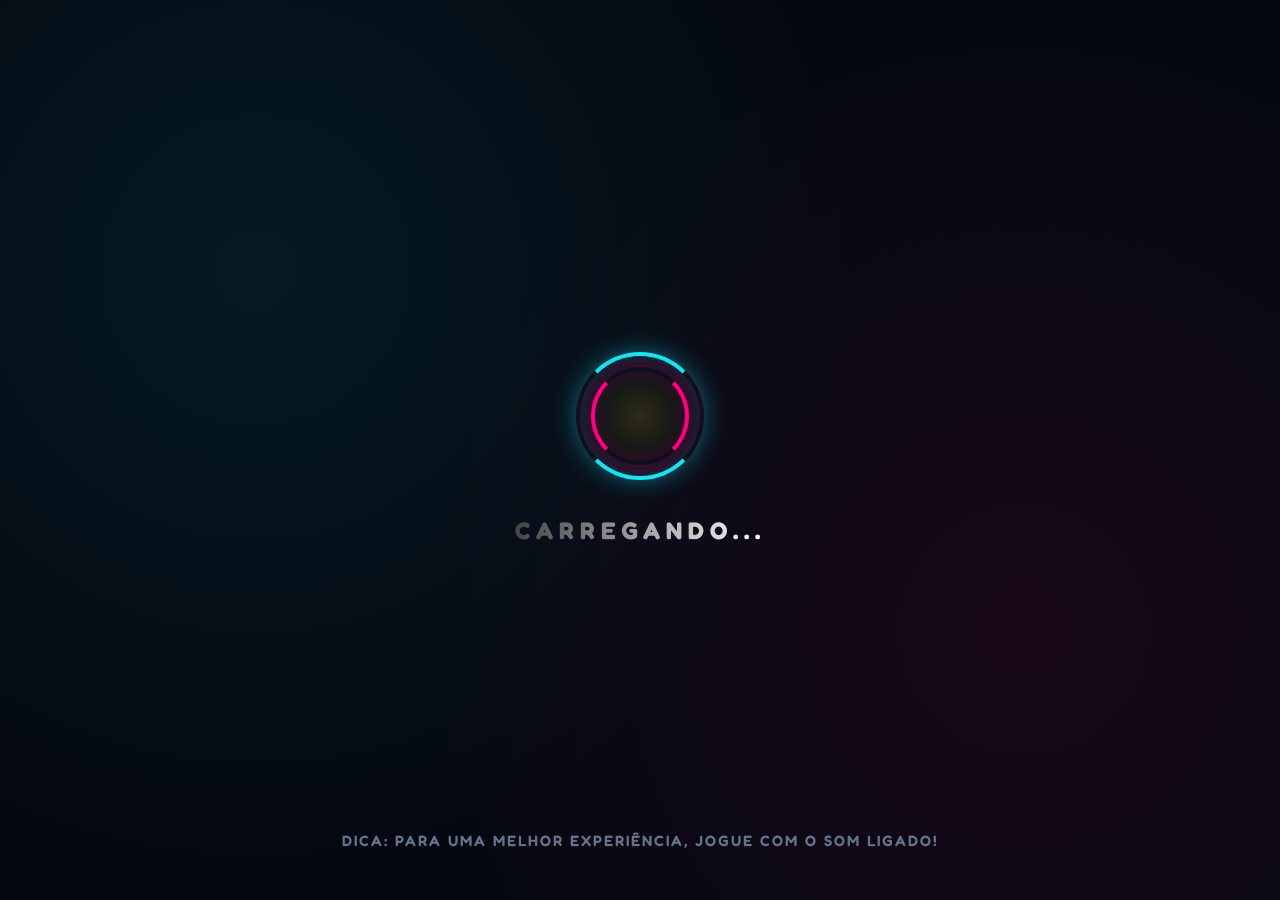
==== commit c67219b3: "Update jogo.html" ====
--- a/jogo.html
+++ b/jogo.html
@@ -458,7 +458,6 @@
     let hitStopTime = 0;
     let shakeIntensity = 0;
     
-    // Variáveis de Desafio para cada fase
     let desafioFase1 = null;
     let desafioFase2 = null;
     let desafioFase4 = null;
@@ -698,8 +697,19 @@
     }
 
     function prepararFase(fase) {
-        if(fase === 1) { metaAlfabeto.innerText = isInfinite ? "ATO 1: ALFABETO" : "COLETE O ALFABETO"; metaAlfabeto.style.color = "#FFD700"; txtTutorial.innerText = "ESPAÇO OU TOQUE PARA PULAR"; letraUi.innerText = "Sua jornada vai começar..."; }
-        else if (fase === 2) { metaAlfabeto.innerText = isInfinite ? "ATO 2: ENIGMA" : "DESAFIO: ACHE A LETRA!"; metaAlfabeto.style.color = "#FF1493"; txtTutorial.innerText = "Pule na Certa, Desvie da Errada!"; letraUi.innerText = "Prepare-se..."; AudioManager.playVoice("Pule na letra certa!"); }
+        if(fase === 1) { 
+            metaAlfabeto.innerText = isInfinite ? "ATO 1: ALFABETO" : "COLETE O ALFABETO"; 
+            metaAlfabeto.style.color = "#FFD700"; 
+            txtTutorial.innerText = "ESPAÇO OU TOQUE PARA PULAR"; 
+            letraUi.innerText = "Sua jornada vai começar..."; 
+        }
+        else if (fase === 2) { 
+            metaAlfabeto.innerText = isInfinite ? "ATO 2: A LETRA INICIAL" : "DESAFIO: LETRA INICIAL"; 
+            metaAlfabeto.style.color = "#FF1493"; 
+            txtTutorial.innerText = "Pule na letra certa!"; 
+            letraUi.innerText = "Prepare-se..."; 
+            AudioManager.playVoice("Vamos descobrir as letras iniciais!"); 
+        }
         else if (fase === 3) { metaAlfabeto.innerText = isInfinite ? "ATO 3: VOO" : "O VOO DA VITÓRIA!"; metaAlfabeto.style.color = "#FFD700"; txtTutorial.innerText = "SEGURE A TELA PARA VOAR!"; atualizarHUDVitoria(); }
         else if (fase === 4) { metaAlfabeto.innerText = isInfinite ? "ATO 4: SÍLABAS" : "CASTELO DAS SÍLABAS"; metaAlfabeto.style.color = "#00FFFF"; txtTutorial.innerText = "ESPAÇO OU TOQUE PARA PULAR"; letraUi.innerText = "Junte as sílabas..."; }
         else if (fase === 5) { metaAlfabeto.innerText = isInfinite ? "ATO 5: MEMÓRIA" : "VALE DAS SOMBRAS"; metaAlfabeto.style.color = "#8A2BE2"; txtTutorial.innerText = "PULE NA CAIXA CERTA!"; letraUi.innerText = "Escute com atenção..."; }
@@ -1002,9 +1012,13 @@
                 this.y = Math.random() * (limC - limT) + limT; 
             } 
             else {
-                this.radius = 45 * scaleMultiplier; this.x = cw + 600 * scaleMultiplier; 
-                this.y = Math.random() > 0.5 ? ch - alturaChao - this.radius - 60 : ch - alturaChao - 260 * scaleMultiplier;
+                this.radius = 45 * scaleMultiplier; 
+                this.x = cw + 600 * scaleMultiplier; 
                 if (xOverride) this.x = xOverride;
+                
+                let posBaixa = ch - alturaChao - this.radius - (40 * scaleMultiplier);
+                let posAlta = ch - alturaChao - this.radius - (210 * scaleMultiplier);
+                this.y = Math.random() > 0.5 ? posAlta : posBaixa;
             }
             
             this.gradCache = null;
@@ -1012,6 +1026,15 @@
         
         update(timeScale) { 
             if (this.isResolvido) {
+                // Microinteração suave para Fase 1 (Flashcard)
+                if (this.tipo === 'letra') {
+                    this.coletaTimer = (this.coletaTimer || 0) + timeScale;
+                    this.y -= 3 * timeScale; 
+                    this.x -= (gameSpeed * 1.5) * timeScale; 
+                    if (this.coletaTimer > 25) this.markedForDeletion = true;
+                    return;
+                }
+                
                 this.y -= 8 * timeScale; 
                 this.x -= (gameSpeed * 1.5) * timeScale; 
                 this.spin += 0.2 * timeScale;
@@ -1077,34 +1100,77 @@
                 ctx.save(); ctx.rotate(this.spin); ctx.beginPath(); ctx.arc(0, 0, this.radius + 8, 0, Math.PI * 1.5); ctx.strokeStyle = '#FFF'; ctx.lineWidth = 3; ctx.stroke(); ctx.restore();
                 ctx.shadowBlur = 0; ctx.fillStyle = '#000'; ctx.font = `bold ${this.radius * 1.2}px 'Fredoka', sans-serif`; ctx.textAlign = 'center'; ctx.textBaseline = 'middle'; ctx.fillText(displayTexto, 0, 4); 
             }
-            else if (this.tipo === 'letra' || this.tipo === 'estrela_vitória') {
-                ctx.shadowColor = this.ignorarColisao ? '#555' : (this.tipo === 'estrela_vitória' ? '#FFD700' : '#FFD700'); 
-                ctx.shadowBlur = this.ignorarColisao ? 0 : (this.tipo === 'estrela_vitória' ? 40 : 25); 
-                if (this.tipo === 'estrela_vitória') {
-                    if(!this.gradCache) {
-                        this.gradCache = ctx.createRadialGradient(0, 0, 0, 0, 0, this.radius * 1.3);
-                        this.gradCache.addColorStop(0, '#FFF'); this.gradCache.addColorStop(0.4, '#FFD700'); this.gradCache.addColorStop(1, '#FF8C00');
-                    }
-                    ctx.save(); ctx.rotate(this.spin); ctx.beginPath();
-                    let spikes = 5; let oR = this.radius * 1.3; let iR = this.radius * 0.6;
-                    for (let i = 0; i < spikes * 2; i++) { let r = i % 2 === 0 ? oR : iR; let a = (i * Math.PI) / spikes; if (i === 0) ctx.moveTo(0, -r); else ctx.lineTo(Math.cos(a - Math.PI/2) * r, Math.sin(a - Math.PI/2) * r); }
-                    ctx.closePath();
-                    ctx.fillStyle = this.gradCache; ctx.fill(); ctx.strokeStyle = '#FFF'; ctx.lineWidth = 3*scl; ctx.stroke(); ctx.restore();
-                } else {
-                    if(!this.gradCache) {
-                        this.gradCache = ctx.createRadialGradient(0, 0, 0, 0, 0, this.radius); 
-                        this.gradCache.addColorStop(0, '#FFFFEE'); this.gradCache.addColorStop(0.7, '#FFD700'); this.gradCache.addColorStop(1, '#B8860B');
-                    }
-                    ctx.beginPath(); ctx.arc(0, 0, this.radius, 0, Math.PI * 2); 
-                    ctx.fillStyle = this.ignorarColisao ? 'rgba(100, 100, 100, 0.8)' : this.gradCache; 
-                    ctx.fill(); 
-                    ctx.save(); ctx.rotate(this.spin); ctx.beginPath(); ctx.arc(0, 0, this.radius + 8, 0, Math.PI * 1.5); 
-                    ctx.strokeStyle = this.ignorarColisao ? 'rgba(200, 200, 200, 0.3)' : '#FFF'; 
-                    ctx.lineWidth = 3; ctx.stroke(); ctx.restore();
-                }
-                ctx.shadowBlur = 0; ctx.fillStyle = this.ignorarColisao ? '#CCC' : (this.tipo === 'estrela_vitória' ? '#FFF' : '#FF1493'); 
+            else if (this.tipo === 'estrela_vitória') {
+                ctx.shadowColor = this.ignorarColisao ? '#555' : '#FFD700'; 
+                ctx.shadowBlur = this.ignorarColisao ? 0 : 40; 
+                if(!this.gradCache) {
+                    this.gradCache = ctx.createRadialGradient(0, 0, 0, 0, 0, this.radius * 1.3);
+                    this.gradCache.addColorStop(0, '#FFF'); this.gradCache.addColorStop(0.4, '#FFD700'); this.gradCache.addColorStop(1, '#FF8C00');
+                }
+                ctx.save(); ctx.rotate(this.spin); ctx.beginPath();
+                let spikes = 5; let oR = this.radius * 1.3; let iR = this.radius * 0.6;
+                for (let i = 0; i < spikes * 2; i++) { let r = i % 2 === 0 ? oR : iR; let a = (i * Math.PI) / spikes; if (i === 0) ctx.moveTo(0, -r); else ctx.lineTo(Math.cos(a - Math.PI/2) * r, Math.sin(a - Math.PI/2) * r); }
+                ctx.closePath();
+                ctx.fillStyle = this.gradCache; ctx.fill(); ctx.strokeStyle = '#FFF'; ctx.lineWidth = 3*scl; ctx.stroke(); ctx.restore();
+                
+                ctx.shadowBlur = 0; ctx.fillStyle = '#FFF'; 
                 ctx.font = `900 ${this.radius * 1.1}px 'Fredoka', sans-serif`; ctx.textAlign = 'center'; ctx.textBaseline = 'middle'; ctx.fillText(displayTexto, 0, 4*scl); 
             } 
+            else if (this.tipo === 'letra') {
+                // Flashcard Pedagógico (Fase 1)
+                let cardW = this.radius * 1.6;
+                let cardH = this.radius * 2.0;
+                let cX = -cardW / 2;
+                let cY = -cardH / 2;
+                let corner = 15 * scl;
+
+                ctx.save();
+                
+                if (this.isResolvido) {
+                    let progress = Math.min(1, (this.coletaTimer || 0) / 25); 
+                    let s = 1 + (Math.sin(progress * Math.PI) * 0.15); // Suave expansão e contração
+                    let alpha = 1 - Math.pow(progress, 3); // Desaparece no final
+                    ctx.scale(s, s);
+                    ctx.globalAlpha = Math.max(0, alpha);
+                } else if (this.ignorarColisao) {
+                    ctx.globalAlpha = 0.4;
+                    ctx.scale(0.85, 0.85);
+                }
+
+                // Profundidade / Sombra 3D
+                ctx.fillStyle = this.isResolvido ? '#FF8C00' : '#A4B0BE';
+                if (this.isResolvido) {
+                    ctx.shadowColor = '#FFD700';
+                    ctx.shadowBlur = 20 * scl;
+                }
+                ctx.beginPath();
+                ctx.roundRect(cX, cY + 8 * scl, cardW, cardH, corner);
+                ctx.fill();
+                ctx.shadowBlur = 0;
+
+                // Face principal do Card
+                let grad = ctx.createLinearGradient(0, cY, 0, cY + cardH);
+                grad.addColorStop(0, '#FFFFFF');
+                grad.addColorStop(1, '#F1F2F6');
+                ctx.fillStyle = grad;
+                ctx.beginPath();
+                ctx.roundRect(cX, cY, cardW, cardH, corner);
+                ctx.fill();
+
+                // Borda fina
+                ctx.strokeStyle = this.isResolvido ? '#FFD700' : '#DFE4EA';
+                ctx.lineWidth = 3 * scl;
+                ctx.stroke();
+
+                // Letra Principal
+                ctx.fillStyle = this.isResolvido ? '#FF4500' : '#2F3640';
+                ctx.font = `900 ${this.radius * 1.3}px 'Fredoka', sans-serif`;
+                ctx.textAlign = 'center';
+                ctx.textBaseline = 'middle';
+                ctx.fillText(displayTexto, 0, 4 * scl);
+
+                ctx.restore();
+            }
             else if (this.tipo === 'letra_desafio' || this.tipo === 'silaba') {
                 ctx.fillStyle = 'rgba(0,0,0,0.3)'; ctx.beginPath(); ctx.ellipse(0, this.radius + 10*scl, this.radius*0.8, 8*scl, 0, 0, Math.PI*2); ctx.fill();
                 
@@ -1287,7 +1353,6 @@
         } 
         ctx.restore();
 
-        // Evita Filter() repetitivo otimizando a checagem no array original
         for (let i = particulas.length - 1; i >= 0; i--) {
             let p = particulas[i];
             p.update(timeScale); p.draw(ctx);
@@ -1319,11 +1384,13 @@
 
                     let cw = window.innerWidth;
                     let level = letrasColetadas.length;
+                    
+                    let espacamento = cw < 768 ? 450 : 600;
 
                     // Progressão de Dificuldade
                     if (level < 5) {
                         // Nível 1: Apenas a letra correta
-                        collectibles.push(new Collectible('letra', desafioFase1.certa, cw + 300, true));
+                        collectibles.push(new Collectible('letra', desafioFase1.certa, cw + 200, true));
                     } else if (level < 15) {
                         // Nível 2: Introdução de 1 distrator
                         let errada = AlfabetoIsadora[Math.floor(Math.random() * AlfabetoIsadora.length)];
@@ -1331,7 +1398,7 @@
                         
                         let ordem = Math.random() > 0.5;
                         collectibles.push(new Collectible('letra', ordem ? desafioFase1.certa : errada, cw + 200, ordem));
-                        collectibles.push(new Collectible('letra', ordem ? errada : desafioFase1.certa, cw + 700, !ordem));
+                        collectibles.push(new Collectible('letra', ordem ? errada : desafioFase1.certa, cw + 200 + espacamento, !ordem));
                     } else {
                         // Nível 3: Introdução de 2 distratores
                         let errada1 = AlfabetoIsadora[Math.floor(Math.random() * AlfabetoIsadora.length)];
@@ -1347,12 +1414,13 @@
                         opcoes.sort(() => Math.random() - 0.5); // Embaralha
 
                         collectibles.push(new Collectible('letra', opcoes[0].info, cw + 200, opcoes[0].c));
-                        collectibles.push(new Collectible('letra', opcoes[1].info, cw + 700, opcoes[1].c));
-                        collectibles.push(new Collectible('letra', opcoes[2].info, cw + 1200, opcoes[2].c));
+                        collectibles.push(new Collectible('letra', opcoes[1].info, cw + 200 + espacamento, opcoes[1].c));
+                        collectibles.push(new Collectible('letra', opcoes[2].info, cw + 200 + espacamento * 2, opcoes[2].c));
                     }
                 }
                 itemTimer = 0;
             } 
+            // FASE 2 - Reestruturada Pedagogicamente
             else if (faseAtual === 2) {
                 if (!isInfinite && acertosAtuaisFase2 >= acertosParaVencerFase2) {
                     faseAtual = 3; 
@@ -1361,15 +1429,31 @@
                 } else if (collectibles.length === 0) {
                     if (!desafioFase2) {
                         let certa = AlfabetoIsadora[Math.floor(Math.random() * AlfabetoIsadora.length)];
-                        let errada = AlfabetoIsadora[Math.floor(Math.random() * AlfabetoIsadora.length)]; while (errada.letra === certa.letra) errada = AlfabetoIsadora[Math.floor(Math.random() * AlfabetoIsadora.length)];
-                        desafioFase2 = {certa, errada, ordem: Math.random() > 0.5};
+                        
+                        let errada1 = AlfabetoIsadora[Math.floor(Math.random() * AlfabetoIsadora.length)];
+                        while (errada1.letra === certa.letra) errada1 = AlfabetoIsadora[Math.floor(Math.random() * AlfabetoIsadora.length)];
+                        
+                        let numOpcoes = (acertosAtuaisFase2 < 4) ? 2 : 3;
+                        let opcoes = [ {info: certa, c: true}, {info: errada1, c: false} ];
+
+                        if (numOpcoes === 3) {
+                            let errada2 = AlfabetoIsadora[Math.floor(Math.random() * AlfabetoIsadora.length)];
+                            while (errada2.letra === certa.letra || errada2.letra === errada1.letra) errada2 = AlfabetoIsadora[Math.floor(Math.random() * AlfabetoIsadora.length)];
+                            opcoes.push({info: errada2, c: false});
+                        }
+
+                        opcoes.sort(() => Math.random() - 0.5); // Embaralha as alternativas
+                        desafioFase2 = {certa, opcoes};
                     }
-                    letraUi.innerText = `ACHE: ${desafioFase2.certa.palavra.toUpperCase()}`; 
-                    AudioManager.playVoice(`Ache a letra de ${desafioFase2.certa.palavra}`); 
+                    
+                    letraUi.innerText = `COM QUE LETRA COMEÇA: ${desafioFase2.certa.palavra.toUpperCase()}?`; 
+                    AudioManager.playVoice(`Com que letra começa ${desafioFase2.certa.palavra}?`); 
                     hudLayer.classList.add('hud-punch'); setTimeout(() => hudLayer.classList.remove('hud-punch'), 200);
                     
-                    collectibles.push(new Collectible('letra_desafio', desafioFase2.ordem ? desafioFase2.certa : desafioFase2.errada, cw + 100, desafioFase2.ordem));
-                    collectibles.push(new Collectible('letra_desafio', desafioFase2.ordem ? desafioFase2.errada : desafioFase2.certa, cw + 700, !desafioFase2.ordem)); 
+                    let espacamento = desafioFase2.opcoes.length === 2 ? 500 : 450;
+                    for (let i = 0; i < desafioFase2.opcoes.length; i++) {
+                        collectibles.push(new Collectible('letra_desafio', desafioFase2.opcoes[i].info, cw + 200 + (i * espacamento), desafioFase2.opcoes[i].c));
+                    }
                 }
                 itemTimer = 0;
             } 
@@ -1529,10 +1613,11 @@
                 const dy = posYPersonagem - item.y; const distance = Math.sqrt(dx * dx + dy * dy);
                 if (distance < item.radius + (player.width/2.5) && !item.ignorarColisao && !item.isResolvido) { 
                     
-                    // Colisão da Fase 1 - Reestruturada
+                    // Colisão da Fase 1 - Flashcards
                     if (item.tipo === 'letra') {
                         if (item.isCorrect) {
-                            item.markedForDeletion = true; 
+                            item.isResolvido = true;
+                            item.coletaTimer = 0;
                             shakeIntensity = 2;
                             gerenciarCombo(true);
                             
@@ -1544,7 +1629,7 @@
                                 atualizarProgressoHUD(); 
                             }
                             
-                            for(let j=0; j<6; j++) particulas.push(new Particula(item.x, item.y, Math.random() > 0.5 ? '#FFD700' : '#FFFFFF', (Math.random()*6)-3, (Math.random()*6)-3, Math.random()*10+5));
+                            for(let j=0; j<4; j++) particulas.push(new Particula(item.x, item.y, '#FFD700', (Math.random()*4)-2, (Math.random()*4)-2, Math.random()*6+3));
                             
                             collectibles.forEach(c => { if(c !== item) c.ignorarColisao = true; });
                             desafioFase1 = null; 
@@ -1563,16 +1648,26 @@
                             setTimeout(() => { AudioManager.playErrorVoice(); }, 500);
                         }
                     } 
+                    // Colisão da Fase 2 e 4
                     else if (item.tipo === 'letra_desafio' || item.tipo === 'silaba') {
                         if (item.isCorrect) {
                             item.isResolvido = true; 
                             shakeIntensity = 3;
                             
-                            if(item.tipo === 'letra_desafio') { acertosAtuaisFase2++; desafioFase2 = null; } 
-                            else { acertosFase4++; desafioFase4 = null; }
+                            if(item.tipo === 'letra_desafio') { 
+                                acertosAtuaisFase2++; 
+                                desafioFase2 = null; 
+                                AudioManager.playColetaLetra(`Muito bem! ${item.info.letra} de ${item.info.palavra}`);
+                                textosFlutuantes.push(new TextoFlutuante(`${item.info.letra} de ${item.info.palavra}!`, item.x - 40, item.y - 50, '#FFF', '#32CD32'));
+                            } 
+                            else { 
+                                acertosFase4++; 
+                                desafioFase4 = null; 
+                                AudioManager.playSuccessSFX(); 
+                                textosFlutuantes.push(new TextoFlutuante("CERTO!", item.x, item.y - 50, '#FFF', '#32CD32'));
+                            }
                             
                             gerenciarCombo(true);
-                            AudioManager.playSuccessSFX(); textosFlutuantes.push(new TextoFlutuante("CERTO!", item.x, item.y - 50, '#FFF', '#32CD32'));
                             for(let j=0; j<15; j++) particulas.push(new Particula(item.x, item.y, Math.random() > 0.5 ? '#32CD32' : '#FFFFFF', (Math.random()*8)-4, (Math.random()*8)-4, Math.random()*15+5));
                             
                             collectibles.forEach(c => { if(c !== item) c.ignorarColisao = true; });
@@ -1584,10 +1679,17 @@
                             setTimeout(() => damageOverlay.classList.remove('damage-active'), 150);
 
                             gerenciarCombo(false);
-                            AudioManager.playErrorSFX(); textosFlutuantes.push(new TextoFlutuante("OPS!", item.x, item.y - 50, '#FFF', '#FF0000'));
+                            AudioManager.playErrorSFX(); 
+                            
+                            if (item.tipo === 'letra_desafio') {
+                                textosFlutuantes.push(new TextoFlutuante("OBSERVE A PRIMEIRA LETRA!", item.x - 100, item.y - 50, '#FFF', '#FF0000'));
+                                setTimeout(() => { AudioManager.playVoice("Quase! Observe a primeira letra."); }, 500);
+                            } else {
+                                textosFlutuantes.push(new TextoFlutuante("OPS!", item.x, item.y - 50, '#FFF', '#FF0000'));
+                                setTimeout(() => { AudioManager.playErrorVoice(); }, 500);
+                            }
+                            
                             for(let j=0; j<10; j++) particulas.push(new Particula(item.x, item.y, '#555', (Math.random()*4)-2, (Math.random()*4)-2, Math.random()*10+5));
-                            
-                            setTimeout(() => { AudioManager.playErrorVoice(); }, 500);
                         }
                     }
                     else if (item.tipo === 'estrela_vitória') {
@@ -1609,6 +1711,10 @@
                 } 
                 else if (item.x < -150) { 
                     item.markedForDeletion = true; 
+                    
+                    if (faseAtual === 1 && item.isCorrect && !item.ignorarColisao) {
+                        desafioFase1 = null; 
+                    }
                 }
             }
         } catch (error) { console.error("Erro no loop do jogo:", error); }
@@ -1644,7 +1750,5 @@
     }
 </script>
 
-
-
 </body>
 </html>
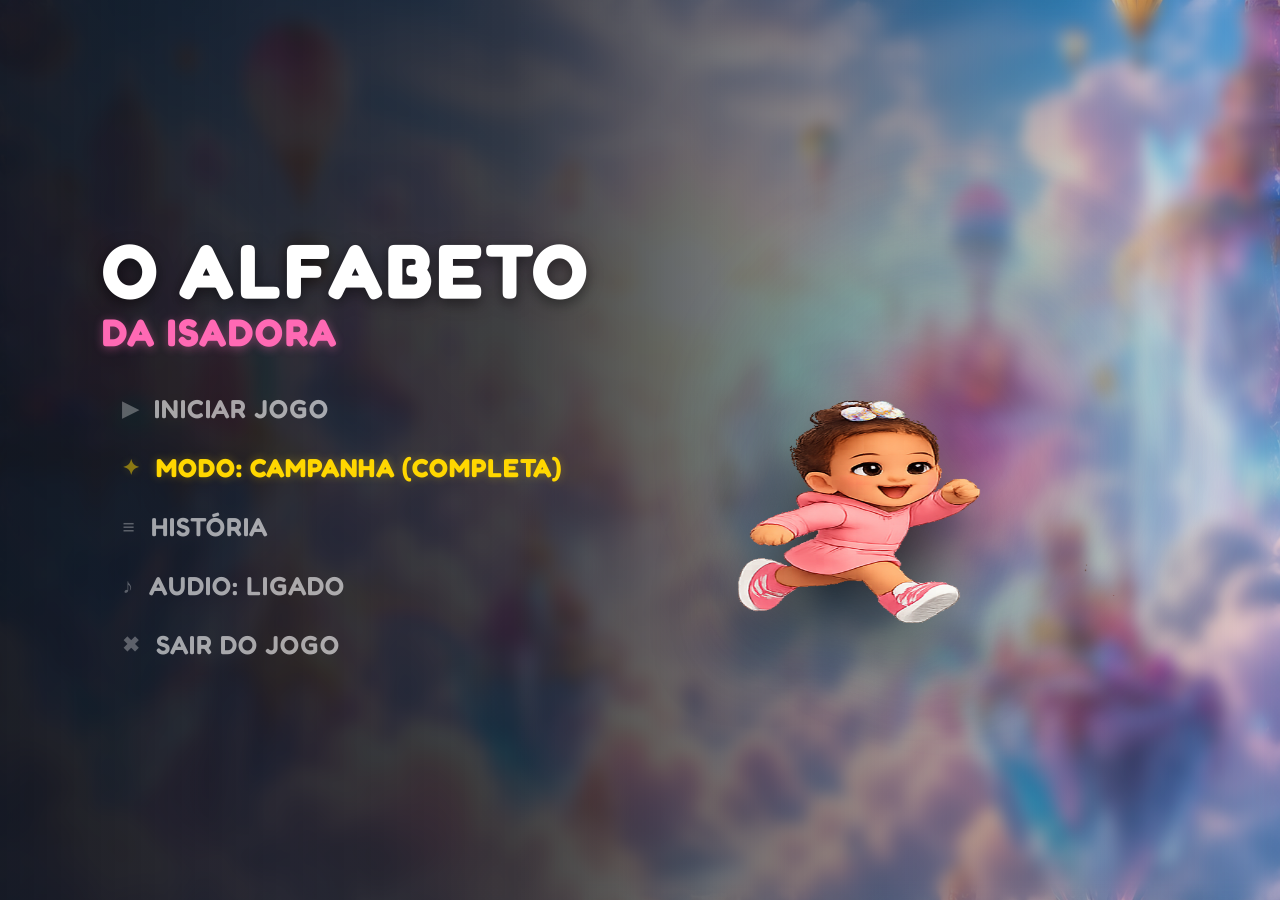
==== commit b1d459fa: "Update jogo.html" ====
--- a/jogo.html
+++ b/jogo.html
@@ -1026,12 +1026,12 @@
         
         update(timeScale) { 
             if (this.isResolvido) {
-                // Microinteração suave para Fase 1 (Flashcard)
+                // Microinteração de absorção magnética para o Bloco 3D (Fase 1)
                 if (this.tipo === 'letra') {
                     this.coletaTimer = (this.coletaTimer || 0) + timeScale;
-                    this.y -= 3 * timeScale; 
+                    this.y -= 6 * timeScale; 
                     this.x -= (gameSpeed * 1.5) * timeScale; 
-                    if (this.coletaTimer > 25) this.markedForDeletion = true;
+                    if (this.coletaTimer > 20) this.markedForDeletion = true;
                     return;
                 }
                 
@@ -1045,9 +1045,19 @@
             this.x -= (gameSpeed * 1.5) * timeScale; 
             this.timerOscilacao += 0.1 * timeScale;
             
-            if(this.tipo === 'letra' || this.tipo === 'numero') { this.spin += 0.05 * timeScale; this.y += Math.sin(this.spin*2) * 1.5 * timeScale; } 
-            else if (this.tipo === 'estrela_vitória') { this.spin += 0.02 * timeScale; this.y += Math.sin(this.timerOscilacao) * 0.8 * timeScale; }
-            else if (this.tipo === 'caixa_memoria' || this.tipo === 'caixa_frase') { this.y += Math.sin(this.timerOscilacao) * 0.5 * timeScale; }
+            if (this.tipo === 'numero') { 
+                this.spin += 0.05 * timeScale; 
+                this.y += Math.sin(this.spin*2) * 1.5 * timeScale; 
+            } else if (this.tipo === 'letra') {
+                // Flutuação suave (Sem Giro) para a Fase 1
+                this.y += Math.sin(this.timerOscilacao * 0.08) * 1.2 * timeScale;
+            } else if (this.tipo === 'estrela_vitória') { 
+                this.spin += 0.02 * timeScale; 
+                this.y += Math.sin(this.timerOscilacao) * 0.8 * timeScale; 
+            }
+            else if (this.tipo === 'caixa_memoria' || this.tipo === 'caixa_frase') { 
+                this.y += Math.sin(this.timerOscilacao) * 0.5 * timeScale; 
+            }
             else if (this.tipo === 'letra_desafio' || this.tipo === 'silaba') {
                 this.spin -= 0.08 * timeScale; 
                 let groundY = window.innerHeight - alturaChao - this.radius - (10 * scaleMultiplier);
@@ -1117,57 +1127,71 @@
                 ctx.font = `900 ${this.radius * 1.1}px 'Fredoka', sans-serif`; ctx.textAlign = 'center'; ctx.textBaseline = 'middle'; ctx.fillText(displayTexto, 0, 4*scl); 
             } 
             else if (this.tipo === 'letra') {
-                // Flashcard Pedagógico (Fase 1)
-                let cardW = this.radius * 1.6;
-                let cardH = this.radius * 2.0;
+                // FASE 1: PEÇA DE LETRA DO ALFABETO EM 3D (Brinquedo Educativo Premium)
+                let cardW = this.radius * 1.8;
+                let cardH = this.radius * 1.8;
                 let cX = -cardW / 2;
                 let cY = -cardH / 2;
-                let corner = 15 * scl;
+                let corner = 18 * scl;
+                let thick = 14 * scl; // Profundidade 3D
 
                 ctx.save();
                 
                 if (this.isResolvido) {
-                    let progress = Math.min(1, (this.coletaTimer || 0) / 25); 
-                    let s = 1 + (Math.sin(progress * Math.PI) * 0.15); // Suave expansão e contração
-                    let alpha = 1 - Math.pow(progress, 3); // Desaparece no final
+                    let progress = Math.min(1, (this.coletaTimer || 0) / 20); 
+                    let s = 1 - (progress * 0.5); // Reduz de tamanho
+                    let alpha = 1 - Math.pow(progress, 2); // Desaparece no final
                     ctx.scale(s, s);
                     ctx.globalAlpha = Math.max(0, alpha);
+                    
+                    // Brilho intenso ao coletar
+                    ctx.shadowColor = '#FFD700';
+                    ctx.shadowBlur = 30 * scl;
                 } else if (this.ignorarColisao) {
                     ctx.globalAlpha = 0.4;
                     ctx.scale(0.85, 0.85);
-                }
-
-                // Profundidade / Sombra 3D
-                ctx.fillStyle = this.isResolvido ? '#FF8C00' : '#A4B0BE';
-                if (this.isResolvido) {
-                    ctx.shadowColor = '#FFD700';
+                } else {
+                    // Brilho sutil para indicar que a peça é interativa
+                    ctx.shadowColor = 'rgba(255, 255, 255, 0.6)';
                     ctx.shadowBlur = 20 * scl;
                 }
+
+                // 1. Sombra projetada
+                ctx.fillStyle = 'rgba(0, 0, 0, 0.2)';
                 ctx.beginPath();
-                ctx.roundRect(cX, cY + 8 * scl, cardW, cardH, corner);
+                ctx.roundRect(cX, cY + thick + 8*scl, cardW, cardH, corner);
                 ctx.fill();
-                ctx.shadowBlur = 0;
-
-                // Face principal do Card
-                let grad = ctx.createLinearGradient(0, cY, 0, cY + cardH);
-                grad.addColorStop(0, '#FFFFFF');
-                grad.addColorStop(1, '#F1F2F6');
-                ctx.fillStyle = grad;
+                ctx.shadowBlur = 0; // Desliga sombra do contexto global
+
+                // 2. Base 3D (Espessura premium)
+                ctx.fillStyle = '#FDCB6E'; // Dourado/Amarelo premium
+                ctx.beginPath();
+                ctx.roundRect(cX, cY + thick, cardW, cardH, corner);
+                ctx.fill();
+
+                // 3. Face Superior (Branco iluminado)
+                ctx.fillStyle = '#FFFFFF';
                 ctx.beginPath();
                 ctx.roundRect(cX, cY, cardW, cardH, corner);
                 ctx.fill();
 
-                // Borda fina
-                ctx.strokeStyle = this.isResolvido ? '#FFD700' : '#DFE4EA';
+                // 4. Borda (Bevel suave)
+                ctx.strokeStyle = '#FFEAA7';
                 ctx.lineWidth = 3 * scl;
                 ctx.stroke();
 
-                // Letra Principal
-                ctx.fillStyle = this.isResolvido ? '#FF4500' : '#2F3640';
-                ctx.font = `900 ${this.radius * 1.3}px 'Fredoka', sans-serif`;
+                // 5. Letra em Relevo (Emboss)
+                ctx.font = `900 ${this.radius * 1.1}px 'Fredoka', sans-serif`;
                 ctx.textAlign = 'center';
                 ctx.textBaseline = 'middle';
-                ctx.fillText(displayTexto, 0, 4 * scl);
+
+                // Profundidade da letra
+                ctx.fillStyle = '#076FBC'; // Azul Escuro
+                ctx.fillText(displayTexto, 0, 7 * scl);
+
+                // Face da letra
+                ctx.fillStyle = '#0984E3'; // Azul Vibrante
+                ctx.fillText(displayTexto, 0, 3 * scl);
 
                 ctx.restore();
             }
@@ -1613,7 +1637,7 @@
                 const dy = posYPersonagem - item.y; const distance = Math.sqrt(dx * dx + dy * dy);
                 if (distance < item.radius + (player.width/2.5) && !item.ignorarColisao && !item.isResolvido) { 
                     
-                    // Colisão da Fase 1 - Flashcards
+                    // Colisão da Fase 1 - Letras 3D
                     if (item.tipo === 'letra') {
                         if (item.isCorrect) {
                             item.isResolvido = true;
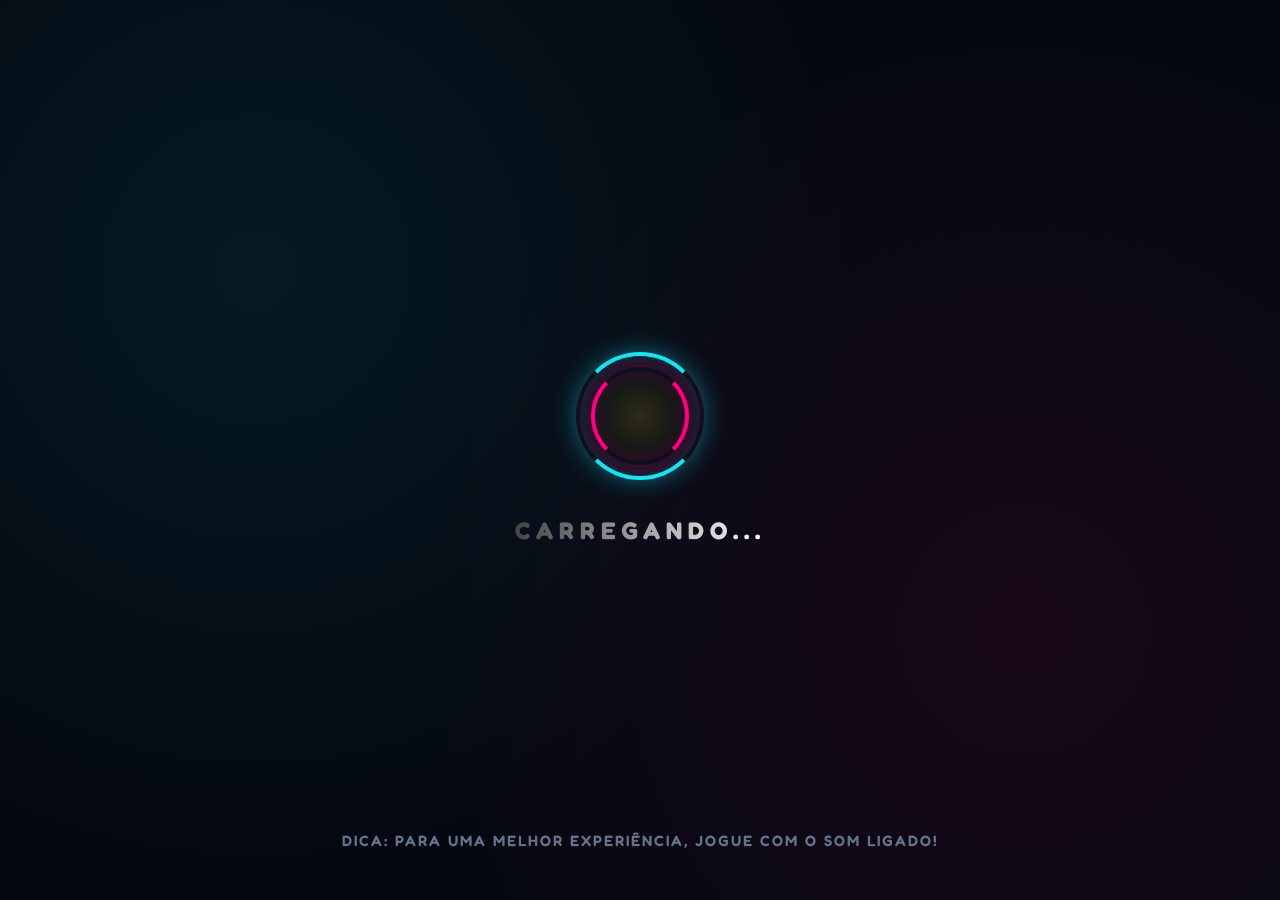
==== commit f176161b: "Update jogo.html" ====
--- a/jogo.html
+++ b/jogo.html
@@ -1127,71 +1127,68 @@
                 ctx.font = `900 ${this.radius * 1.1}px 'Fredoka', sans-serif`; ctx.textAlign = 'center'; ctx.textBaseline = 'middle'; ctx.fillText(displayTexto, 0, 4*scl); 
             } 
             else if (this.tipo === 'letra') {
-                // FASE 1: PEÇA DE LETRA DO ALFABETO EM 3D (Brinquedo Educativo Premium)
-                let cardW = this.radius * 1.8;
-                let cardH = this.radius * 1.8;
+                // FASE 1: PEÇA DE LETRA DO ALFABETO EM 3D
+                let cardW = this.radius * 1.6;
+                let cardH = this.radius * 1.6;
                 let cX = -cardW / 2;
                 let cY = -cardH / 2;
-                let corner = 18 * scl;
-                let thick = 14 * scl; // Profundidade 3D
+                let corner = 15 * scl;
+                let thick = 12 * scl; 
 
                 ctx.save();
                 
                 if (this.isResolvido) {
                     let progress = Math.min(1, (this.coletaTimer || 0) / 20); 
-                    let s = 1 - (progress * 0.5); // Reduz de tamanho
-                    let alpha = 1 - Math.pow(progress, 2); // Desaparece no final
+                    let s = 1 - (progress * 0.4); 
+                    let alpha = 1 - Math.pow(progress, 2); 
                     ctx.scale(s, s);
                     ctx.globalAlpha = Math.max(0, alpha);
-                    
-                    // Brilho intenso ao coletar
                     ctx.shadowColor = '#FFD700';
-                    ctx.shadowBlur = 30 * scl;
+                    ctx.shadowBlur = 25 * scl;
                 } else if (this.ignorarColisao) {
                     ctx.globalAlpha = 0.4;
                     ctx.scale(0.85, 0.85);
                 } else {
-                    // Brilho sutil para indicar que a peça é interativa
-                    ctx.shadowColor = 'rgba(255, 255, 255, 0.6)';
-                    ctx.shadowBlur = 20 * scl;
-                }
-
-                // 1. Sombra projetada
-                ctx.fillStyle = 'rgba(0, 0, 0, 0.2)';
+                    ctx.shadowColor = 'rgba(255, 255, 255, 0.4)';
+                    ctx.shadowBlur = 15 * scl;
+                }
+
+                // Sombra projetada
+                ctx.fillStyle = 'rgba(0, 0, 0, 0.25)';
                 ctx.beginPath();
-                ctx.roundRect(cX, cY + thick + 8*scl, cardW, cardH, corner);
+                ctx.roundRect(cX, cY + thick + 10*scl, cardW, cardH, corner);
                 ctx.fill();
-                ctx.shadowBlur = 0; // Desliga sombra do contexto global
-
-                // 2. Base 3D (Espessura premium)
-                ctx.fillStyle = '#FDCB6E'; // Dourado/Amarelo premium
+                ctx.shadowBlur = 0;
+
+                // Base 3D (Espessura)
+                ctx.fillStyle = '#E5B85C'; // Dourado escuro
                 ctx.beginPath();
                 ctx.roundRect(cX, cY + thick, cardW, cardH, corner);
                 ctx.fill();
 
-                // 3. Face Superior (Branco iluminado)
-                ctx.fillStyle = '#FFFFFF';
+                // Face Superior 
+                ctx.fillStyle = '#FFF5E1'; // Branco creme/marfim (Premium)
                 ctx.beginPath();
                 ctx.roundRect(cX, cY, cardW, cardH, corner);
                 ctx.fill();
 
-                // 4. Borda (Bevel suave)
-                ctx.strokeStyle = '#FFEAA7';
-                ctx.lineWidth = 3 * scl;
+                // Borda / Bevel
+                ctx.strokeStyle = '#FDECA6';
+                ctx.lineWidth = 4 * scl;
                 ctx.stroke();
 
-                // 5. Letra em Relevo (Emboss)
-                ctx.font = `900 ${this.radius * 1.1}px 'Fredoka', sans-serif`;
+                // Letra Relevo (Emboss)
+                ctx.font = `900 ${this.radius * 1.0}px 'Fredoka', sans-serif`;
                 ctx.textAlign = 'center';
                 ctx.textBaseline = 'middle';
 
-                // Profundidade da letra
-                ctx.fillStyle = '#076FBC'; // Azul Escuro
-                ctx.fillText(displayTexto, 0, 7 * scl);
+                // Sombra interna/profundidade da letra
+                ctx.fillStyle = '#055A9C'; 
+                ctx.fillText(displayTexto, 0, 6 * scl);
 
                 // Face da letra
-                ctx.fillStyle = '#0984E3'; // Azul Vibrante
-                ctx.fillText(displayTexto, 0, 3 * scl);
+                ctx.fillStyle = '#0984E3'; 
+                ctx.fillText(displayTexto, 0, 2 * scl);
 
                 ctx.restore();
             }
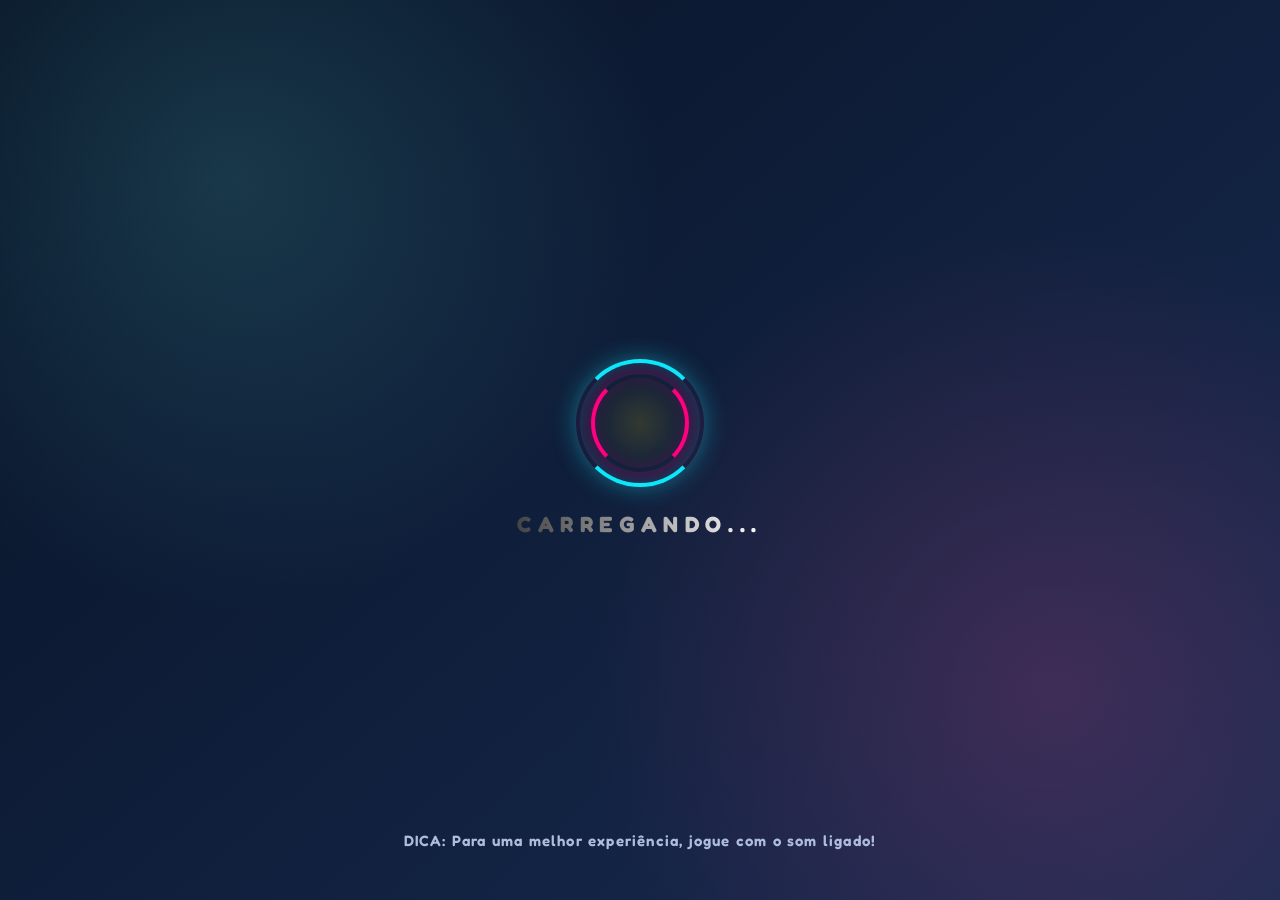
==== commit fd49f098: "Update jogo.html" ====
--- a/jogo.html
+++ b/jogo.html
@@ -2,7 +2,7 @@
 <html lang="pt-BR">
 <head>
     <meta charset="UTF-8">
-    <meta name="viewport" content="width=device-width, initial-scale=1.0, maximum-scale=1.0, user-scalable=no, shrink-to-fit=no">
+    <meta name="viewport" content="width=device-width, initial-scale=1.0, viewport-fit=cover">
     <meta name="theme-color" content="#1a252f">
     <title>O Alfabeto da Isadora - Jogo Educativo Interativo</title>
 
@@ -287,89 +287,215 @@
 
             .foto-isadora-livro { height: clamp(120px, 35vmin, 160px); width: clamp(60px, 18vmin, 80px); margin-bottom: 5px; } .foto-casa-livro { height: clamp(100px, 25vmin, 140px); margin-bottom: 10px; }
         }
+
+        /* ========================================================
+           REFINAMENTO VISUAL — EXPERIÊNCIA EDUCATIVA PREMIUM
+           Mantém todos os seletores e estados da lógica existente.
+           ======================================================== */
+        :root {
+            --surface: #101a30;
+            --surface-soft: rgba(16, 26, 48, .78);
+            --text-main: #f8fbff;
+            --text-soft: #c1cbe2;
+            --brand: #ff4d9a;
+            --brand-light: #ff8fc3;
+            --accent: #62e6dc;
+            --gold: #ffd166;
+            --line: rgba(255,255,255,.18);
+            --shadow-premium: 0 18px 50px rgba(2, 8, 25, .42);
+        }
+        body { background: #071225; color: var(--text-main); }
+        #game-container {
+            isolation: isolate;
+            background: radial-gradient(circle at 82% 16%, rgba(98,230,220,.24), transparent 30%), linear-gradient(160deg, #6ed8f2 0%, #bcecff 44%, #f8e7cd 100%);
+        }
+        #game-stage { position: absolute; inset: 0; z-index: 1; }
+        #game-stage canvas { position: absolute; inset: 0; z-index: 1; }
+        #damage-overlay { z-index: 80; }
+        #loading-screen {
+            background-color: #071225;
+            background-image: radial-gradient(circle at 18% 20%, rgba(98,230,220,.16), transparent 34%), radial-gradient(circle at 82% 76%, rgba(255,77,154,.18), transparent 37%), linear-gradient(140deg,#071225,#182b51);
+        }
+        .loader-ring { margin-bottom: 28px; }
+        .loader-text { letter-spacing: .3em; font-size: clamp(14px, 3vw, 22px); }
+        .loader-tip { color: #aebddb; letter-spacing: .08em; text-transform: none; }
+        .btn-corner, .btn-pause-ui, .ps5-btn, .btn-livro, #btn-fechar-historia {
+            -webkit-tap-highlight-color: transparent;
+        }
+        button:focus-visible {
+            outline: 3px solid var(--gold);
+            outline-offset: 4px;
+        }
+        #ui-layer {
+            background: linear-gradient(135deg, rgba(15, 29, 57, .86), rgba(19, 35, 65, .58));
+            border-color: rgba(255,255,255,.28);
+            border-radius: 18px;
+            box-shadow: var(--shadow-premium), inset 0 1px 0 rgba(255,255,255,.18);
+        }
+        #meta-alfabeto { color: var(--gold); font-weight: 900; }
+        #letra-ui { letter-spacing: .06em; }
+        .progress-bar-container { background: rgba(4, 12, 28, .58); border-color: rgba(255,255,255,.2); }
+        .progress-bar-fill { background: linear-gradient(90deg, var(--brand), var(--gold)); }
+        .btn-corner {
+            background: rgba(10, 25, 51, .7);
+            border-color: rgba(255,255,255,.32);
+            border-radius: 16px;
+        }
+        .btn-corner:hover { background: rgba(27, 51, 91, .9); transform: translateY(-2px); }
+        #start-screen {
+            background: linear-gradient(90deg, rgba(4, 13, 31, .98) 0%, rgba(8, 21, 47, .91) 42%, rgba(8, 21, 47, .24) 72%, transparent 100%);
+        }
+        .ps5-sidebar { position: relative; }
+        .ps5-sidebar::before {
+            content: 'JOGUE • APRENDA • BRILHE';
+            position: absolute; top: 10%; left: 8vw; color: var(--accent); font-size: clamp(10px,1.2vw,14px); font-weight: 900; letter-spacing: .2em;
+        }
+        .ps5-title { letter-spacing: .02em; text-wrap: balance; }
+        .ps5-subtitle { color: var(--brand-light); }
+        .ps5-menu-options { gap: clamp(7px, 1.4vmin, 13px); scrollbar-color: var(--brand) transparent; }
+        .ps5-btn {
+            min-height: 44px;
+            color: rgba(255,255,255,.82);
+            border: 1px solid transparent;
+            text-align: left;
+        }
+        .ps5-btn:hover, .ps5-btn:focus-visible, .ps5-btn.highlight {
+            color: #10203e;
+            background: linear-gradient(100deg, #ffffff, #dffefa);
+            border-color: rgba(255,255,255,.72);
+            box-shadow: 0 14px 32px rgba(0,0,0,.25);
+        }
+        .ps5-hero-glow { background: radial-gradient(circle, rgba(255,77,154,.5) 0%, rgba(98,230,220,.25) 42%, transparent 70%); }
+        #tutorial-ui { z-index: 45; }
+        .ps5-tutorial-box { border-radius: 18px; letter-spacing: .08em; }
+        #pause-screen, #victory-screen, #exit-screen {
+            background: radial-gradient(circle at 50% 20%, rgba(56,88,146,.3), transparent 34%), rgba(5, 14, 32, .94) !important;
+        }
+        #pause-screen, #victory-screen { gap: 13px; }
+        .btn-pause-ui {
+            min-height: 48px;
+            border-radius: 14px;
+            background: linear-gradient(135deg,#ffffff,#daf8fa);
+            box-shadow: 0 7px 0 #a6ced7, 0 13px 26px rgba(0,0,0,.22);
+        }
+        .btn-pause-ui:hover, .btn-pause-ui:focus-visible { transform: translateY(-2px) scale(1.02); }
+        .btn-pause-ui:active { transform: translateY(4px); box-shadow: 0 2px 0 #a6ced7; }
+        .btn-pause-ui.sair { background: linear-gradient(135deg,#ff6b77,#ed3f63); box-shadow: 0 7px 0 #ad2443, 0 13px 26px rgba(0,0,0,.22); }
+        .victory-title { color: var(--gold); letter-spacing: .08em; }
+        .victory-subtitle { color: var(--accent); max-width: min(88vw, 700px); }
+        .credits { color: var(--text-soft); }
+        #modal-historia { background: rgba(4, 13, 31, .89); }
+        #livro-container {
+            background: linear-gradient(145deg, rgba(25,43,78,.94), rgba(13,24,48,.95));
+            border-radius: 24px;
+            border-color: rgba(255,255,255,.19);
+            box-shadow: 0 24px 70px rgba(0,0,0,.55);
+        }
+        #livro-container h2 { color: var(--brand-light); text-transform: none; }
+        #livro-container p { color: #edf3ff; line-height: 1.65; }
+        .btn-livro { min-height: 42px; border-radius: 12px; }
+        #btn-fechar-historia { border-radius: 14px; }
+        #aviso-rotacao { background: radial-gradient(circle at 50% 35%, #2d5680, #071225 70%); }
+        #aviso-rotacao h2 { color: var(--gold); }
+        @media (max-width: 760px) and (orientation: portrait) {
+            #start-screen { background: linear-gradient(180deg, rgba(4,13,31,.98), rgba(8,21,47,.9)); }
+            .ps5-sidebar { width: 100%; padding: 16vh 7vw 7vh; align-items: center; text-align: center; }
+            .ps5-sidebar::before { left: 50%; transform: translateX(-50%); white-space: nowrap; }
+            .ps5-menu-options { align-items: stretch; width: min(100%, 460px); }
+            .ps5-btn { justify-content: center; text-align: center; }
+            .ps5-hero-area { display: none; }
+        }
+        @media (prefers-reduced-motion: reduce) {
+            *, *::before, *::after { animation-duration: .01ms !important; animation-iteration-count: 1 !important; scroll-behavior: auto !important; transition-duration: .01ms !important; }
+        }
     </style>
 </head>
 <body>
-
-<div id="loading-screen">
-    <div class="loader-ring"></div>
+<div id="loading-screen" role="status" aria-live="polite" aria-label="Carregando o jogo">
+    <div class="loader-ring" aria-hidden="true"></div>
     <div class="loader-text">CARREGANDO...</div>
-    <div class="loader-tip" id="loader-tip-text">DICA: Para uma melhor experiência, jogue com o som ligado!</div>
+    <p class="loader-tip" id="loader-tip-text">DICA: Para uma melhor experiência, jogue com o som ligado!</p>
 </div>
 
-<div id="damage-overlay"></div>
-
-<div id="game-container">
-    <div id="aviso-rotacao">
-        <div class="icone-celular">[ ! ]</div>
-        <h2>Vire o Celular</h2>
+<main id="game-container" aria-label="O Alfabeto da Isadora">
+    <div id="damage-overlay" aria-hidden="true"></div>
+
+    <section id="aviso-rotacao" role="alert" aria-labelledby="titulo-rotacao">
+        <div class="icone-celular" aria-hidden="true">[ ! ]</div>
+        <h2 id="titulo-rotacao">Vire o celular</h2>
         <p>Para brincar, o celular precisa estar deitado.</p>
-        <button id="btn-forcar-giro" class="btn-pause-ui">GIRAR TELA</button>
-    </div>
-
-    <button id="btn-som" class="btn-corner" style="display: none;">♪ SOM</button>
-    <div id="btn-pause" class="btn-corner" style="display: none;">||</div>
-
-    <div id="ui-layer" aria-live="polite" style="display: none;">
+        <button id="btn-forcar-giro" class="btn-pause-ui" type="button">GIRAR TELA</button>
+    </section>
+
+    <section id="game-stage" aria-label="Área de jogo interativa">
+        <canvas id="gameCanvas" role="img" aria-label="Área do jogo interativo da Isadora"></canvas>
+    </section>
+
+    <section id="ui-layer" aria-live="polite" aria-atomic="true" aria-label="Progresso da fase" style="display: none;">
         <span id="meta-alfabeto">COLETE O ALFABETO</span>
         <span id="letra-ui">Sua jornada vai começar...</span>
-        <div class="progress-bar-container">
+        <div class="progress-bar-container" role="progressbar" aria-label="Progresso da fase" aria-valuemin="0" aria-valuemax="100">
             <div id="progress-fill" class="progress-bar-fill"></div>
         </div>
-    </div>
-
-    <div id="tutorial-ui">
+    </section>
+
+    <nav id="game-controls" aria-label="Controles do jogo">
+        <button id="btn-som" class="btn-corner" type="button" aria-label="Ativar ou desativar som" style="display: none;">♪ SOM</button>
+        <button id="btn-pause" class="btn-corner" type="button" aria-label="Pausar jogo" style="display: none;">||</button>
+    </nav>
+
+    <aside id="tutorial-ui" aria-live="polite" aria-label="Instrução da fase">
         <div class="ps5-tutorial-box">
             <span class="ps5-btn-hint" id="txt-tutorial">ESPAÇO OU TOQUE PARA PULAR</span>
         </div>
-    </div>
-    
-    <div id="start-screen">
+    </aside>
+    
+    <section id="start-screen" aria-labelledby="game-title">
         <div class="ps5-sidebar">
-            <div class="ps5-title-area">
-                <h1 class="ps5-title">O ALFABETO</h1>
-                <h2 class="ps5-subtitle">DA ISADORA</h2>
-            </div>
-            <div class="ps5-menu-options" style="max-height: 50vh; overflow-y: auto; padding-right: 15px;">
-                <button id="btn-jogar" class="ps5-btn active"><span class="ps5-icon">▶</span> INICIAR JOGO</button>
-                <button id="btn-modo" class="ps5-btn"><span class="ps5-icon">✦</span> MODO: CAMPANHA (COMPLETA)</button>
-                <button id="btn-historia" class="ps5-btn"><span class="ps5-icon">≡</span> HISTÓRIA</button>
-                <button id="btn-som-menu" class="ps5-btn"><span class="ps5-icon">♪</span> AUDIO: LIGADO</button>
-                <button id="btn-sair-menu" class="ps5-btn"><span class="ps5-icon">✖</span> SAIR DO JOGO</button>
-            </div>
+            <header class="ps5-title-area">
+                <h1 class="ps5-title" id="game-title">O ALFABETO</h1>
+                <p class="ps5-subtitle">DA ISADORA</p>
+            </header>
+            <nav class="ps5-menu-options" aria-label="Menu principal" style="max-height: 50vh; overflow-y: auto; padding-right: 15px;">
+                <button id="btn-jogar" class="ps5-btn active" type="button"><span class="ps5-icon" aria-hidden="true">▶</span> INICIAR JOGO</button>
+                <button id="btn-modo" class="ps5-btn" type="button"><span class="ps5-icon" aria-hidden="true">✦</span> MODO: CAMPANHA (COMPLETA)</button>
+                <button id="btn-historia" class="ps5-btn" type="button"><span class="ps5-icon" aria-hidden="true">≡</span> HISTÓRIA</button>
+                <button id="btn-som-menu" class="ps5-btn" type="button" aria-pressed="true"><span class="ps5-icon" aria-hidden="true">♪</span> AUDIO: LIGADO</button>
+                <button id="btn-sair-menu" class="ps5-btn" type="button"><span class="ps5-icon" aria-hidden="true">✖</span> SAIR DO JOGO</button>
+            </nav>
         </div>
-        <div class="ps5-hero-area">
+        <div class="ps5-hero-area" aria-hidden="true">
             <div class="ps5-hero-glow"></div>
             <div class="ps5-hero-mascot"></div>
         </div>
-    </div>
-
-    <div id="pause-screen">
-        <h1 class="titulo-jogo" style="font-size: clamp(30px, 8vmin, 60px); color: #FFF; font-family: 'Fredoka', sans-serif; text-shadow: 0 5px 15px rgba(0,0,0,0.5);">PAUSADO</h1>
-        <button id="btn-continuar" class="btn-pause-ui">CONTINUAR</button>
-        <button id="btn-reiniciar" class="btn-pause-ui">REINICIAR FASE</button>
-        <button id="btn-voltar-menu" class="btn-pause-ui sair">MENU PRINCIPAL</button>
-    </div>
-
-    <div id="victory-screen">
-        <div class="trophy-icon">🏆</div>
-        <h1 class="victory-title">PLATINA!</h1>
-        <h2 class="victory-subtitle">VOCÊ DOMINOU O ALFABETO E AS SÍLABAS</h2>
+    </section>
+
+    <section id="pause-screen" role="dialog" aria-modal="true" aria-labelledby="pause-title">
+        <h2 class="titulo-jogo" id="pause-title" style="font-size: clamp(30px, 8vmin, 60px); color: #FFF; font-family: 'Fredoka', sans-serif; text-shadow: 0 5px 15px rgba(0,0,0,0.5);">PAUSADO</h2>
+        <button id="btn-continuar" class="btn-pause-ui" type="button">CONTINUAR</button>
+        <button id="btn-reiniciar" class="btn-pause-ui" type="button">REINICIAR FASE</button>
+        <button id="btn-voltar-menu" class="btn-pause-ui sair" type="button">MENU PRINCIPAL</button>
+    </section>
+
+    <section id="victory-screen" role="dialog" aria-modal="true" aria-labelledby="victory-title">
+        <div class="trophy-icon" aria-hidden="true">🏆</div>
+        <h2 class="victory-title" id="victory-title">PLATINA!</h2>
+        <p class="victory-subtitle">VOCÊ DOMINOU O ALFABETO E AS SÍLABAS</p>
         <div class="credits">
             Protagonista: <strong>Isadora</strong><br>
             Diretor Criativo: <strong>Papai Jose Marcelo</strong><br>
             Apoio Especial: <strong>Casa Sorrir</strong><br><br>
             <em>O Vale dos Números chegará na próxima atualização!</em>
         </div>
-        <button id="btn-vitória-menu" class="btn-pause-ui">VOLTAR AO MENU</button>
-    </div>
-
-    <div id="modal-historia">
-        <button id="btn-fechar-historia" aria-label="Fechar Livro">✖</button>
-        <div id="livro-container">
+        <button id="btn-vitória-menu" class="btn-pause-ui" type="button">VOLTAR AO MENU</button>
+    </section>
+
+    <section id="modal-historia" role="dialog" aria-modal="true" aria-labelledby="historia-title">
+        <button id="btn-fechar-historia" type="button" aria-label="Fechar história">✖</button>
+        <article id="livro-container">
             <div class="pagina ativa" id="livro-p1">
                 <div class="foto-isadora-livro pose-1"></div>
-                <h2>Um Presente do Céu</h2>
+                <h2 id="historia-title">Um Presente do Céu</h2>
                 <p>Em Mirandiba, nasceu a pequena Isadora. Ela chegou trazendo um sorriso único, com uma marquinha especial chamada lábio leporino.</p>
             </div>
             <div class="pagina" id="livro-p2">
@@ -388,23 +514,21 @@
                 <p>Hoje, aquela marquinha é o símbolo de uma grande vitória. Isadora cresce feliz e brincando.</p>
             </div>
             <div class="controles-livro">
-                <button id="prevBtnLivro" class="btn-livro" disabled><span class="ps5-icon">◀</span> Anterior</button>
-                <div class="numero-pagina" id="paginacaoLivro">1 / 4</div>
-                <button id="nextBtnLivro" class="btn-livro">Próxima <span class="ps5-icon">▶</span></button>
+                <button id="prevBtnLivro" class="btn-livro" type="button" disabled><span class="ps5-icon" aria-hidden="true">◀</span> Anterior</button>
+                <div class="numero-pagina" id="paginacaoLivro" aria-live="polite">1 / 4</div>
+                <button id="nextBtnLivro" class="btn-livro" type="button">Próxima <span class="ps5-icon" aria-hidden="true">▶</span></button>
             </div>
+        </article>
+    </section>
+
+    <section id="exit-screen" role="dialog" aria-modal="true" aria-labelledby="exit-title" style="position: absolute; top: 0; left: 0; width: 100%; height: 100%; display: none; flex-direction: column; justify-content: center; align-items: center; z-index: 99999; opacity: 0; transition: opacity 0.5s ease; text-align: center;">
+        <div class="exit-card" style="background: rgba(15, 20, 35, 0.7); border: 1px solid rgba(255,255,255,0.2); border-radius: 20px; padding: clamp(20px, 5vw, 40px); box-shadow: 0 10px 40px rgba(0,0,0,0.8); max-width: 80%; display: flex; flex-direction: column; align-items: center;">
+            <h2 id="exit-title" style="color: #FF107A; font-size: clamp(24px, 6vw, 35px); margin-bottom: 15px; font-weight: 900; text-transform: uppercase; letter-spacing: 2px; font-family: 'Fredoka', sans-serif;">Sistema</h2>
+            <p style="color: #A0AAB5; font-size: clamp(14px, 3.5vw, 18px); margin-bottom: 25px; line-height: 1.5; font-family: 'Fredoka', sans-serif;">Para encerrar sua sessão, minimize ou feche este aplicativo no seu celular.</p>
+            <button id="btn-cancelar-sair" class="btn-pause-ui" type="button">VOLTAR AO MENU</button>
         </div>
-    </div>
-
-    <div id="exit-screen" style="position: absolute; top: 0; left: 0; width: 100%; height: 100%; background: rgba(15, 20, 30, 0.95); backdrop-filter: blur(15px); -webkit-backdrop-filter: blur(15px); display: none; flex-direction: column; justify-content: center; align-items: center; z-index: 99999; opacity: 0; transition: opacity 0.5s ease; text-align: center;">
-        <div style="background: rgba(15, 20, 35, 0.7); border: 1px solid rgba(255,255,255,0.2); border-radius: 20px; padding: clamp(20px, 5vw, 40px); box-shadow: 0 10px 40px rgba(0,0,0,0.8); max-width: 80%; display: flex; flex-direction: column; align-items: center;">
-            <h1 style="color: #FF107A; font-size: clamp(24px, 6vw, 35px); margin-bottom: 15px; font-weight: 900; text-transform: uppercase; letter-spacing: 2px; font-family: 'Fredoka', sans-serif;">Sistema</h1>
-            <p style="color: #A0AAB5; font-size: clamp(14px, 3.5vw, 18px); margin-bottom: 25px; line-height: 1.5; font-family: 'Fredoka', sans-serif;">Para encerrar sua sessão, minimize ou feche este aplicativo no seu celular.</p>
-            <button id="btn-cancelar-sair" class="btn-pause-ui">VOLTAR AO MENU</button>
-        </div>
-    </div>
-
-    <canvas id="gameCanvas" role="img" aria-label="Area do jogo interativo da Isadora"></canvas>
-</div>
+    </section>
+</main>
 
 <script>
     if ('speechSynthesis' in window) { window.speechSynthesis.onvoiceschanged = () => { window.speechSynthesis.getVoices(); }; }
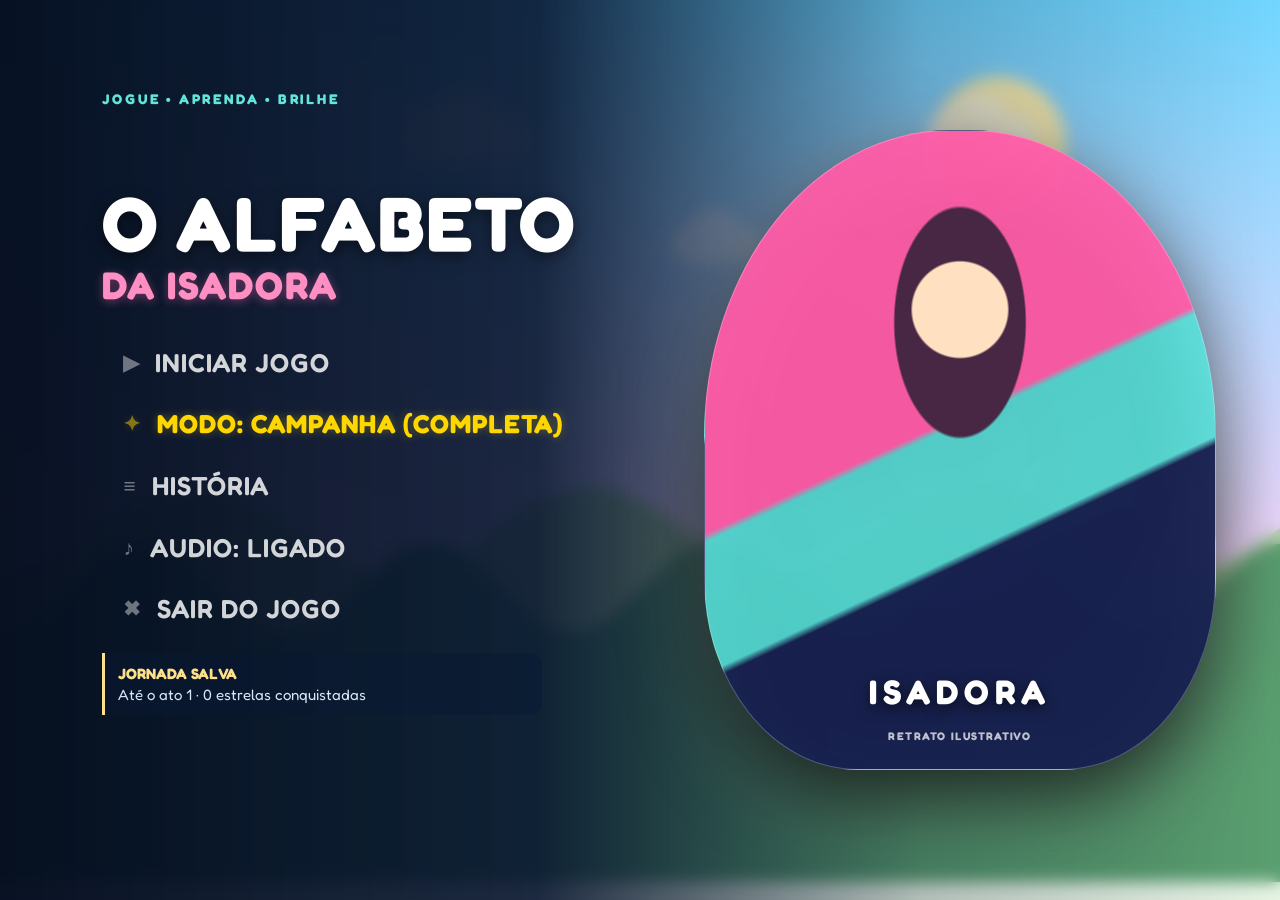
==== commit 0d6b417e: "Update jogo.html" ====
--- a/jogo.html
+++ b/jogo.html
@@ -4,15 +4,11 @@
     <meta charset="UTF-8">
     <meta name="viewport" content="width=device-width, initial-scale=1.0, viewport-fit=cover">
     <meta name="theme-color" content="#1a252f">
-    <title>O Alfabeto da Isadora - Jogo Educativo Interativo</title>
-
-    <meta property="og:title" content="O Alfabeto da Isadora - Jogo Educativo Interativo">
+    <title>O Alfabeto da Isadora — Aventura Premium</title>
+
+    <meta property="og:title" content="O Alfabeto da Isadora — Aventura Premium">
     <meta property="og:description" content="Acelere por uma estrada mágica! Ajude Isadora nesta jornada épica para aprender o alfabeto e as sílabas. Jogue grátis!">
-    <meta property="og:image" content="Isadora.png">
     <meta property="og:type" content="website">
-
-    <link rel="manifest" href="manifest.json">
-    <link rel="apple-touch-icon" href="icone512.png">
     
     <link rel="preconnect" href="https://fonts.googleapis.com">
     <link rel="preconnect" href="https://fonts.gstatic.com" crossorigin>
@@ -209,7 +205,7 @@
 
         .ps5-hero-area { width: 50%; height: 100%; display: flex; justify-content: center; align-items: center; position: relative; perspective: 1000px; }
         .ps5-hero-glow { position: absolute; width: clamp(250px, 45vw, 600px); height: clamp(250px, 45vw, 600px); background: radial-gradient(circle, rgba(255, 16, 122, 0.4) 0%, rgba(0, 216, 255, 0.2) 40%, transparent 70%); border-radius: 50%; animation: pulsarLuz 3s alternate infinite ease-in-out; filter: blur(20px); will-change: transform, opacity; }
-        .ps5-hero-mascot { position: relative; z-index: 2; width: clamp(200px, 40vw, 550px); height: clamp(250px, 50vw, 700px); background-image: url('seu_personagem.png'); background-size: 300% 100%; background-position: 0% 0%; background-repeat: no-repeat; filter: drop-shadow(0 30px 40px rgba(0,0,0,0.8)) drop-shadow(0 0 20px rgba(255,255,255,0.2)); animation: breatheMascot 4s ease-in-out infinite; will-change: transform; }
+        .ps5-hero-mascot { position: relative; z-index: 2; width: clamp(200px, 40vw, 550px); height: clamp(250px, 50vw, 700px); background-image: none; background-size: 300% 100%; background-position: 0% 0%; background-repeat: no-repeat; filter: drop-shadow(0 30px 40px rgba(0,0,0,0.8)) drop-shadow(0 0 20px rgba(255,255,255,0.2)); animation: breatheMascot 4s ease-in-out infinite; will-change: transform; }
         
         @keyframes slideInLeft { from { opacity: 0; transform: translateX(-50px); } to { opacity: 1; transform: translateX(0); } }
         @keyframes breatheMascot { 0%, 100% { transform: translateY(0); } 50% { transform: translateY(-10px); } }
@@ -246,8 +242,8 @@
         #livro-container { width: 90vw; max-width: 600px; background: rgba(20, 25, 35, 0.7); border-radius: 20px; box-shadow: 0 30px 60px rgba(0,0,0,0.8); padding: clamp(20px, 5vmin, 40px); text-align: center; color: #E0E0E0; max-height: 90vh; overflow-y: auto; border: 1px solid rgba(255,255,255,0.1); }
         #livro-container .pagina { display: none; animation: fadeInLore 0.8s; } #livro-container .pagina.ativa { display: block; }
         @keyframes fadeInLore { from { opacity: 0; transform: translateY(20px); } to { opacity: 1; transform: translateY(0); } }
-        .foto-isadora-livro { width: clamp(100px, 25vmin, 140px); height: clamp(200px, 50vmin, 280px); margin: 0 auto 15px; background-image: url('seu_personagem.png'); background-size: 300% 100%; filter: drop-shadow(0 15px 15px rgba(0,0,0,0.8)); animation: flutuarLore 4s infinite; }
-        .foto-casa-livro { width: 100%; height: clamp(140px, 35vmin, 220px); margin-bottom: 20px; border-radius: 12px; background-image: url('casa_sorrir.png'); background-size: cover; background-position: center; border: 1px solid rgba(255,255,255,0.2); }
+        .foto-isadora-livro { width: clamp(100px, 25vmin, 140px); height: clamp(200px, 50vmin, 280px); margin: 0 auto 15px; background-image: none; background-size: 300% 100%; filter: drop-shadow(0 15px 15px rgba(0,0,0,0.8)); animation: flutuarLore 4s infinite; }
+        .foto-casa-livro { width: 100%; height: clamp(140px, 35vmin, 220px); margin-bottom: 20px; border-radius: 12px; background-image: none; background-size: cover; background-position: center; border: 1px solid rgba(255,255,255,0.2); }
         #livro-container h2 { color: #FFF; font-size: clamp(22px, 6vmin, 32px); margin-bottom: 10px; text-transform: uppercase; color: #FF69B4; } 
         #livro-container p { font-size: clamp(15px, 4vmin, 18px); margin-bottom: 15px; }
         .controles-livro { display: flex; justify-content: space-between; margin-top: 25px; align-items: center; border-top: 1px solid rgba(255,255,255,0.1); padding-top: 20px; }
@@ -408,6 +404,95 @@
         @media (prefers-reduced-motion: reduce) {
             *, *::before, *::after { animation-duration: .01ms !important; animation-iteration-count: 1 !important; scroll-behavior: auto !important; transition-duration: .01ms !important; }
         }
+        /* ========================================================
+           EDIÇÃO PREMIUM — CAMADA INCREMENTAL DE AVENTURA
+           Preserva o jogo original e acrescenta HUD, acessibilidade,
+           configuração e apresentações de contingência sem assets.
+           ======================================================== */
+        :root { --premium-pink: #ff5ca8; --premium-teal: #58e6df; --premium-gold: #ffe08a; --premium-ink: #081326; }
+        #ui-layer { min-width: min(330px, 64vw); }
+        #premium-status {
+            display: flex; align-items: center; gap: 9px; margin-top: 8px;
+            color: #dbeeff; font-size: clamp(10px, 2vmin, 14px); letter-spacing: .05em;
+        }
+        #premium-hearts { display: inline-flex; gap: 3px; color: var(--premium-pink); filter: drop-shadow(0 0 5px rgba(255,92,168,.7)); }
+        #premium-hearts span { transition: opacity .18s ease, transform .18s ease; }
+        #premium-hearts span.off { opacity: .2; transform: scale(.8); }
+        #premium-stars { margin-left: auto; color: var(--premium-gold); font-weight: 900; text-shadow: 0 0 8px rgba(255,224,138,.55); }
+        #premium-phase-tag { color: var(--premium-teal); font-size: .82em; font-weight: 900; text-transform: uppercase; }
+        #achievement-toast, #phase-banner {
+            position: fixed; z-index: 92; left: 50%; pointer-events: none; opacity: 0;
+            transform: translate(-50%, -18px) scale(.96); transition: opacity .28s ease, transform .28s cubic-bezier(.2,.8,.2,1);
+        }
+        #achievement-toast.show, #phase-banner.show { opacity: 1; transform: translate(-50%, 0) scale(1); }
+        #achievement-toast {
+            top: max(15px, env(safe-area-inset-top)); max-width: min(90vw, 520px); padding: 11px 18px;
+            color: #fff; background: linear-gradient(110deg, rgba(18,35,68,.94), rgba(72,25,84,.88));
+            border: 1px solid rgba(255,224,138,.65); border-radius: 999px;
+            box-shadow: 0 12px 35px rgba(0,0,0,.35), 0 0 24px rgba(255,224,138,.18);
+            text-align: center; font-size: clamp(12px, 2.4vw, 16px); font-weight: 800;
+        }
+        #phase-banner {
+            top: 50%; width: min(82vw, 650px); padding: 18px 24px;
+            background: linear-gradient(90deg, transparent, rgba(6,18,43,.9) 14%, rgba(25,58,90,.92) 50%, rgba(6,18,43,.9) 86%, transparent);
+            color: #fff; text-align: center; text-shadow: 0 3px 12px rgba(0,0,0,.8); letter-spacing: .08em;
+            font-size: clamp(17px, 4vw, 36px); font-weight: 900;
+        }
+        #phase-banner small { display: block; margin-top: 5px; color: var(--premium-gold); font-size: .42em; letter-spacing: .2em; }
+        #btn-config { margin-top: 4px; background: transparent; border: 1px solid rgba(255,255,255,.35); color: #d9f7ff; }
+        #settings-panel {
+            position: absolute; inset: 0; display: none; align-items: center; justify-content: center; z-index: 120;
+            background: rgba(2,8,21,.78); backdrop-filter: blur(14px); -webkit-backdrop-filter: blur(14px);
+        }
+        #settings-panel.open { display: flex; animation: premiumIn .25s ease both; }
+        .settings-card {
+            width: min(92vw, 470px); padding: clamp(22px, 5vw, 34px); color: #fff; text-align: left;
+            background: linear-gradient(145deg, rgba(23,45,82,.97), rgba(11,18,47,.98));
+            border: 1px solid rgba(98,232,224,.55); border-radius: 24px;
+            box-shadow: 0 24px 70px rgba(0,0,0,.5), inset 0 1px rgba(255,255,255,.14);
+        }
+        .settings-card h2 { margin: 0 0 5px; color: var(--premium-gold); font-size: clamp(24px, 6vw, 38px); }
+        .settings-card p { margin: 0 0 18px; color: #c3d6ed; line-height: 1.45; }
+        .settings-row { display: flex; align-items: center; justify-content: space-between; gap: 16px; min-height: 47px; border-top: 1px solid rgba(255,255,255,.1); font-weight: 700; }
+        .settings-row button { min-width: 90px; padding: 8px 12px; background: rgba(255,255,255,.12); border: 1px solid rgba(255,255,255,.3); border-radius: 999px; color: #fff; font: inherit; cursor: pointer; }
+        .settings-row button.on { color: #041a20; background: var(--premium-teal); border-color: var(--premium-teal); }
+        .settings-row input { width: min(42vw, 190px); accent-color: var(--premium-pink); }
+        .settings-row .asset-picker { display: inline-flex; align-items: center; min-height: 32px; padding: 7px 10px; border: 1px solid rgba(255,255,255,.32); border-radius: 999px; color: var(--premium-teal); cursor: pointer; font-size: 11px; letter-spacing: .04em; }
+        .settings-row .asset-picker:hover, .settings-row .asset-picker:focus { color: #071723; background: var(--premium-teal); outline: none; }
+        .settings-card .btn-pause-ui { width: 100%; margin-top: 19px; }
+        #campaign-card {
+            margin-top: clamp(12px, 2.2vh, 20px); max-width: min(90%, 440px); padding: 10px 13px;
+            color: #d8e6f8; background: rgba(9,25,52,.45); border-left: 3px solid var(--premium-gold); border-radius: 0 12px 12px 0;
+            font-size: clamp(11px, 2.2vw, 15px); line-height: 1.4;
+        }
+        #campaign-card strong { color: var(--premium-gold); }
+        .asset-fallback .ps5-hero-mascot {
+            overflow: hidden; background: radial-gradient(circle at 50% 28%, #ffe0c0 0 9%, transparent 9.4%),
+                radial-gradient(ellipse at 50% 30%, #472743 0 18%, transparent 18.5%),
+                linear-gradient(155deg, rgba(255,92,168,.95) 0 46%, rgba(88,230,223,.86) 47% 62%, rgba(23,33,80,.95) 63%);
+            background-size: auto; border-radius: 48% 48% 30% 30%; border: 1px solid rgba(255,255,255,.25);
+        }
+        .asset-fallback .ps5-hero-mascot::before { content: 'ISADORA'; position: absolute; left: 50%; bottom: 9%; transform: translateX(-50%); color: #fff; font-size: clamp(18px, 4vw, 34px); font-weight: 900; letter-spacing: .18em; text-shadow: 0 4px 14px rgba(0,0,0,.7); }
+        .asset-fallback .ps5-hero-mascot::after { content: 'RETRATO ILUSTRATIVO'; position: absolute; left: 50%; bottom: 4%; transform: translateX(-50%); color: rgba(255,255,255,.72); font-size: clamp(8px, 1.1vw, 11px); font-weight: 700; letter-spacing: .13em; white-space: nowrap; }
+        .foto-isadora-livro.pose-2 { background-position: 50% 0; }
+        .foto-isadora-livro.pose-3 { background-position: 100% 0; }
+        .asset-fallback .foto-isadora-livro, .asset-fallback .foto-casa-livro { background-image: radial-gradient(circle at 50% 24%, rgba(255,224,138,.8), transparent 24%), linear-gradient(140deg, #2a4d7d, #8d4d8b); }
+        #premium-results { display: grid; grid-template-columns: repeat(3, minmax(74px, 1fr)); gap: 9px; width: min(86vw, 430px); margin: 18px auto 4px; }
+        #premium-results div { padding: 10px 6px; border: 1px solid rgba(255,224,138,.42); border-radius: 12px; background: rgba(7,20,48,.55); }
+        #premium-results span, #premium-results strong { display: block; }
+        #premium-results span { color: #a9cce6; font-size: 10px; font-weight: 800; letter-spacing: .08em; }
+        #premium-results strong { margin-top: 3px; color: var(--premium-gold); font-size: 20px; }
+        #touch-actions-premium { display: none; position: fixed; z-index: 58; right: max(14px, env(safe-area-inset-right)); bottom: max(14px, env(safe-area-inset-bottom)); gap: 10px; pointer-events: none; }
+        #touch-actions-premium button { width: clamp(64px, 13vw, 92px); height: clamp(64px, 13vw, 92px); pointer-events: auto; border-radius: 50%; border: 2px solid rgba(255,255,255,.65); color: #fff; background: radial-gradient(circle at 35% 30%, rgba(255,255,255,.3), rgba(255,92,168,.92)); box-shadow: 0 10px 28px rgba(0,0,0,.34), inset 0 2px 8px rgba(255,255,255,.35); font: 900 clamp(10px, 2vw, 14px) 'Fredoka', sans-serif; letter-spacing: .06em; touch-action: none; }
+        #touch-actions-premium button.secondary { width: clamp(49px, 10vw, 68px); height: clamp(49px, 10vw, 68px); align-self: flex-end; background: rgba(18,52,83,.82); color: var(--premium-teal); }
+        body.premium-playing #touch-actions-premium { display: flex; }
+        @keyframes premiumIn { from { opacity: 0; transform: scale(.97); } to { opacity: 1; transform: scale(1); } }
+        @media (max-width: 760px) and (orientation: landscape) {
+            #ui-layer { top: 8px; left: 3vw; margin-top: 42px; padding: 8px 12px; }
+            #premium-status { margin-top: 5px; }
+            #phase-banner { top: 44%; }
+        }
+        @media (max-width: 760px) and (orientation: portrait) { #achievement-toast { top: 10px; } #premium-results { gap: 6px; } #premium-results strong { font-size: 17px; } }
     </style>
 </head>
 <body>
@@ -581,6 +666,8 @@
     
     let hitStopTime = 0;
     let shakeIntensity = 0;
+    let particulas = [];
+    let textosFlutuantes = [];
     
     let desafioFase1 = null;
     let desafioFase2 = null;
@@ -695,6 +782,8 @@
             progressFill.classList.remove('combo-ativo');
             letraUi.classList.remove('texto-combo-ativo');
         }
+        // A camada de aventura observa o resultado, sem tocar na regra pedagógica original.
+        if (typeof PremiumAdventure !== 'undefined') PremiumAdventure.onAnswer(acertou, comboAtual);
     }
 
     if(btnModulo) {
@@ -735,16 +824,18 @@
     nextBtnLivro.addEventListener('click', (e) => { e.preventDefault(); e.stopPropagation(); if(paginaAtual < totalPaginas) { paginaAtual++; atualizarLivroUI(); }});
 
     const AudioManager = {
-        somAtivo: localStorage.getItem('isadora_som') !== 'false', 
+        somAtivo: (() => { try { return localStorage.getItem('isadora_som') !== 'false'; } catch (_) { return true; } })(), 
         audioCtx: null, 
-        bgmMenu: new Audio('musica_menu.mp3'), 
-        bgmJogo: new Audio('musica_jogo.mp3'), 
-        sfxRisada: new Audio('risada.mp3'), 
+        // Sem os MP3 originais, a trilha procedural da aventura assume o papel.
+        // Objetos sem src evitam requisitar arquivos que não foram entregues.
+        bgmMenu: new Audio(), 
+        bgmJogo: new Audio(), 
+        sfxRisada: new Audio(), 
         musicaAtual: null,
         ultimaVoz: "", 
         
         init() { try { if (!this.audioCtx) { this.audioCtx = new (window.AudioContext || window.webkitAudioContext)(); } if (this.audioCtx.state === 'suspended') this.audioCtx.resume(); this.bgmMenu.loop = true; this.bgmJogo.loop = true; if(this.somAtivo && this.musicaAtual) { this.musicaAtual.play().catch(()=>{}); } } catch(e) {} },
-        toggle() { this.somAtivo = !this.somAtivo; localStorage.setItem('isadora_som', this.somAtivo); if (!this.somAtivo) { if(this.musicaAtual) this.fadeVolume(this.musicaAtual, 0, 500); } else { this.init(); if(this.musicaAtual) { this.musicaAtual.play().catch(()=>{}); this.fadeVolume(this.musicaAtual, 0.4, 500); } } this.updateUI(); return this.somAtivo; },
+        toggle() { this.somAtivo = !this.somAtivo; try { localStorage.setItem('isadora_som', this.somAtivo); } catch (_) {} if (!this.somAtivo) { if(this.musicaAtual) this.fadeVolume(this.musicaAtual, 0, 500); } else { this.init(); if(this.musicaAtual) { this.musicaAtual.play().catch(()=>{}); this.fadeVolume(this.musicaAtual, 0.4, 500); } } this.updateUI(); return this.somAtivo; },
         updateUI() { if(btnSom) btnSom.innerText = this.somAtivo ? '♪ SOM' : 'x MUDO'; if(btnSomMenu) btnSomMenu.innerHTML = this.somAtivo ? '<span class="ps5-icon">♪</span> AUDIO: LIGADO' : '<span class="ps5-icon">x</span> AUDIO: MUDO'; },
         fadeVolume(audioObj, targetVol, duration) { if(!audioObj) return; try { let startVol = audioObj.volume; let steps = 20; let stepTime = duration / steps; let volStep = (targetVol - startVol) / steps; let currentStep = 0; let fadeInterval = setInterval(() => { currentStep++; let newVol = startVol + (volStep * currentStep); if (newVol > 1) newVol = 1; if (newVol < 0) newVol = 0; audioObj.volume = newVol; if (currentStep >= steps) { clearInterval(fadeInterval); audioObj.volume = targetVol; if(targetVol === 0) audioObj.pause(); } }, stepTime); } catch(e) {} },
         playBGM(trackName) { let nextTrack = trackName === 'menu' ? this.bgmMenu : this.bgmJogo; if (this.musicaAtual === nextTrack) return; if (this.musicaAtual) { this.fadeVolume(this.musicaAtual, 0, 800); } this.musicaAtual = nextTrack; this.musicaAtual.volume = 0; if (this.somAtivo) { this.init(); this.musicaAtual.play().catch(()=>{}); this.fadeVolume(this.musicaAtual, 0.4, 800); } },
@@ -818,6 +909,7 @@
         else if (faseAtual === 4) { progressFill.style.width = isInfinite ? '100%' : ((acertosFase4 / dadosFase4.length) * 100) + '%'; }
         else if (faseAtual === 5) { progressFill.style.width = isInfinite ? '100%' : ((acertosFase5 / dadosFase5.length) * 100) + '%'; }
         else if (faseAtual === 6) { progressFill.style.width = isInfinite ? '100%' : ((acertosFase6 / dadosFase6.length) * 100) + '%'; }
+        else if (faseAtual === 7) { progressFill.style.width = isInfinite ? '100%' : ((numeroAtualIndex / numerosVitoria.length) * 100) + '%'; }
     }
 
     function prepararFase(fase) {
@@ -841,6 +933,7 @@
         else if (fase === 7) { metaAlfabeto.innerText = "PRÓLOGO DOS NÚMEROS"; metaAlfabeto.style.color = "#FFD700"; txtTutorial.innerText = "COLETE OS NÚMEROS!"; letraUi.innerText = "1, 2, 3..."; }
         
         atualizarProgressoHUD();
+        if (typeof PremiumAdventure !== 'undefined') PremiumAdventure.enterPhase(fase);
         tutorialAtivo = true; tutorialUI.style.display = 'flex'; setTimeout(() => { tutorialUI.style.opacity = '1'; }, 50);
         player.isJumping = true; player.y = 0; isHolding = false;
     }
@@ -855,19 +948,22 @@
 
     function dispararGrandFinale() {
         if(animationId) { cancelAnimationFrame(animationId); animationId = null; }
-        gameActive = false; isHolding = false;
+        gameActive = false; isHolding = false; 
+        document.body.classList.remove('premium-playing');
         
         hudLayer.style.display = 'none';
         btnSom.style.display = 'none';
         btnPause.style.display = 'none';
         
         AudioManager.playSuccessSFX(); setTimeout(()=> AudioManager.playRisada(), 1000);
-        for(let i=0; i<100; i++) particulas.push(new Particula(canvas.width/2, canvas.height/2, Math.random() > 0.5 ? '#FFD700' : '#FF1493', (Math.random()*20)-10, (Math.random()*20)-10, Math.random()*25+10));
+        PremiumAdventure.completeCampaign();
+        for(let i=0; i<100; i++) particulas.push(new Particula(window.innerWidth/2, window.innerHeight/2, Math.random() > 0.5 ? '#FFD700' : '#FF1493', (Math.random()*20)-10, (Math.random()*20)-10, Math.random()*25+10));
         
         function renderVictory() {
             ctx.clearRect(0, 0, canvas.width, canvas.height);
-            if (fundoImg1.complete) ctx.drawImage(fundoImg1, 0, 0, canvas.width, canvas.height);
-            particulas.forEach(p => { p.update(); p.draw(ctx); });
+            PremiumAdventure.drawWorld(ctx, faseAtual, window.innerWidth, window.innerHeight, bgX, estradaOffset, fundoImg1.complete && fundoImg1.naturalWidth > 0);
+            if (fundoImg1.complete && fundoImg1.naturalWidth > 0) ctx.drawImage(fundoImg1, 0, 0, window.innerWidth, window.innerHeight);
+            particulas.forEach(p => { p.update(1); p.draw(ctx); });
             particulas = particulas.filter(p => p.vida > 0);
             if (particulas.length > 0 && !gameActive) { requestAnimationFrame(renderVictory); }
         }
@@ -883,7 +979,7 @@
         if(animationId) { cancelAnimationFrame(animationId); animationId = null; }
         if(initTimeoutId) { clearTimeout(initTimeoutId); initTimeoutId = null; }
         
-        AudioManager.init(); AudioManager.playMagicSFX(); AudioManager.playRisada(); 
+        AudioManager.init(); AudioManager.playMagicSFX(); AudioManager.playRisada(); PremiumAdventure.startRun();
         
         const loader = document.getElementById('loading-screen');
         if (loader) {
@@ -955,6 +1051,7 @@
         shakeIntensity = 0;
         comboAtual = 0;
         itemTimer = 0;
+        PremiumAdventure.resetPhase();
 
         progressFill.classList.remove('combo-ativo');
         letraUi.classList.remove('texto-combo-ativo');
@@ -1037,6 +1134,7 @@
         if (loader) { loader.style.opacity = '0'; loader.style.visibility = 'hidden'; setTimeout(() => loader.style.display = 'none', 800); }
         
         gameActive = false; isHolding = false; 
+        document.body.classList.remove('premium-playing');
         player.isJumping = false; player.y = 0; player.vy = 0;
         
         tutorialAtivo = false; 
@@ -1046,8 +1144,9 @@
         btnSom.style.display = 'none';
         btnPause.style.display = 'none';
 
-        ctx.clearRect(0, 0, canvas.width, canvas.height);
-        if (fundoImg1.complete) ctx.drawImage(fundoImg1, 0, 0, canvas.width, canvas.height);
+        ctx.clearRect(0, 0, window.innerWidth, window.innerHeight);
+        PremiumAdventure.drawWorld(ctx, 1, window.innerWidth, window.innerHeight, bgX, estradaOffset, fundoImg1.complete && fundoImg1.naturalWidth > 0);
+        if (fundoImg1.complete && fundoImg1.naturalWidth > 0) ctx.drawImage(fundoImg1, 0, 0, window.innerWidth, window.innerHeight);
         
         AudioManager.playBGM('menu'); 
         startScreen.style.display = 'flex'; setTimeout(() => { startScreen.style.opacity = '1'; }, 50);
@@ -1098,9 +1197,11 @@
         });
     }
 
-    const fundoImg1 = new Image(); fundoImg1.src = 'cenario.png'; 
-    const fundoImg2 = new Image(); fundoImg2.src = 'cenario2.png'; 
-    const playerSprite = new Image(); playerSprite.src = 'seu_personagem.png'; 
+    // Os arquivos visuais originais não acompanharam a base recebida. As imagens
+    // ficam opcionais; o canvas produz um mundo completo quando elas não existem.
+    const fundoImg1 = new Image();
+    const fundoImg2 = new Image();
+    const playerSprite = new Image();
 
     class Particula {
         constructor(x, y, cor, vx, vy, tamanho) { this.x = x; this.y = y; this.cor = cor; this.vx = vx; this.vy = vy; this.tamanho = tamanho * scaleMultiplier; this.vida = 1.0; }
@@ -1315,8 +1416,7 @@
                 ctx.fillText(displayTexto, 0, 2 * scl);
 
                 ctx.restore();
-            }
-            else if (this.tipo === 'letra_desafio' || this.tipo === 'silaba') {
+            } else if (this.tipo === 'letra_desafio' || this.tipo === 'silaba') {
                 ctx.fillStyle = 'rgba(0,0,0,0.3)'; ctx.beginPath(); ctx.ellipse(0, this.radius + 10*scl, this.radius*0.8, 8*scl, 0, 0, Math.PI*2); ctx.fill();
                 
                 ctx.shadowColor = this.ignorarColisao ? '#555' : (this.tipo === 'silaba' ? '#FF1493' : '#00FFFF'); ctx.shadowBlur = this.ignorarColisao ? 0 : 30;
@@ -1412,12 +1512,402 @@
                     ctx.strokeStyle = 'rgba(0,0,0,0.3)'; ctx.lineWidth = 2*scl; for(let i=1; i<4; i++) { ctx.beginPath(); ctx.moveTo(basketX, basketY + (basketH/4)*i); ctx.lineTo(basketX+basketW, basketY + (basketH/4)*i); ctx.stroke(); }
                 }
                 ctx.restore();
+            } else {
+                // O sprite oficial continua sendo prioritário. Este desenho só evita
+                // uma tela sem protagonista quando o arquivo original não foi entregue.
+                PremiumAdventure.drawFallbackIsadora(ctx, this);
             }
         }
         jump() { if (!this.isJumping && faseAtual !== 3) { if (tutorialAtivo) { tutorialAtivo = false; tutorialUI.style.opacity = '0'; setTimeout(()=> tutorialUI.style.display = 'none', 500); } this.vy = this.jumpPower; this.isJumping = true; for(let i=0;i<10;i++) particulas.push(new Particula(this.x + this.width/2, this.y + this.height - (this.height*this.espacoVazio), 'rgba(255, 228, 225, 0.8)', (Math.random()*-4)-2, (Math.random()*-4)-1, Math.random()*10+5)); } }
     }
 
     const player = new Player(); let collectibles = []; let itemTimer = 0; 
+
+    /* ========================================================
+       PREMIUM ADVENTURE LAYER
+       Uma camada aditiva: não muda os arrays pedagógicos, os
+       Collectibles nem o Player original. Ela oferece cenários
+       procedurais, checkpoints gentis, recompensas, acessibilidade,
+       gamepad e áudio de contingência quando os MP3 não existem.
+       ======================================================== */
+    const PremiumAdventure = (() => {
+        const SAVE_KEY = 'isadora-premium-profile-v1';
+        const defaultProfile = {
+            version: 1, furthestAct: 1, totalStars: 0,
+            acts: {}, settings: { music: true, sfx: true, voice: true, volume: 0.62 }
+        };
+        const themes = {
+            1: { title: 'VALE DO ALFABETO', subtitle: 'Descubra letras pelo caminho', sky: ['#71d7ff', '#f4d9ff'], land: '#62a85c', accent: '#ffd75f' },
+            2: { title: 'FLORESTA DAS LETRAS', subtitle: 'Ouça, observe e escolha', sky: ['#175e70', '#80d5a5'], land: '#255f47', accent: '#b9ff82' },
+            3: { title: 'O VOO DA VITÓRIA', subtitle: 'A letra certa abre o céu', sky: ['#4d8eee', '#e3f6ff'], land: '#8b72d8', accent: '#fff2a1' },
+            4: { title: 'CASTELO DAS SÍLABAS', subtitle: 'Junte sons e palavras', sky: ['#473579', '#bb8de5'], land: '#6b4d97', accent: '#6cf0ec' },
+            5: { title: 'VALE DAS SOMBRAS', subtitle: 'Lembre, pense e avance', sky: ['#111d4b', '#644f91'], land: '#302751', accent: '#f4d671' },
+            6: { title: 'PONTE DAS FRASES', subtitle: 'Cada palavra leva adiante', sky: ['#42a8c5', '#d7eff8'], land: '#2c865d', accent: '#88ffe0' },
+            7: { title: 'VALE DOS NÚMEROS', subtitle: 'Uma nova aventura começa aqui', sky: ['#2775c2', '#846ee3'], land: '#4555a9', accent: '#ffdc63' }
+        };
+        const state = {
+            time: 0, lastPhase: 0, hazards: [], secrets: [], hazardTimer: 7.5, secretTimer: 12,
+            checkpointProgress: 0, checkpointCount: 0, gamepadJump: false, gamepadPause: false, gamepadRepeat: false,
+            profile: null, session: { score: 0, stars: 0, correct: 0, mistakes: 0, combo: 0, hearts: 3, startedAt: 0 },
+            toastTimer: 0, bannerTimer: 0, audioNext: 0
+        };
+        const reduced = () => window.matchMedia && window.matchMedia('(prefers-reduced-motion: reduce)').matches;
+        const safeGet = () => { try { return JSON.parse(localStorage.getItem(SAVE_KEY)) || {}; } catch (_) { return {}; } };
+        const safeSave = () => { try { localStorage.setItem(SAVE_KEY, JSON.stringify(state.profile)); } catch (_) {} };
+        const clampValue = (n, a, b) => Math.max(a, Math.min(b, n));
+        const isDrawable = (img) => Boolean(img && img.complete && img.naturalWidth > 0);
+
+        function profile() {
+            const stored = safeGet();
+            state.profile = {
+                ...defaultProfile, ...stored,
+                acts: stored.acts || {},
+                settings: { ...defaultProfile.settings, ...(stored.settings || {}) }
+            };
+        }
+
+        function progressValue() {
+            if (faseAtual === 1) return letrasColetadas.length / letrasParaVencerFase1;
+            if (faseAtual === 2) return acertosAtuaisFase2 / acertosParaVencerFase2;
+            if (faseAtual === 3) {
+                const word = palavrasVitoria[palavraAtualIndex] || '';
+                return (palavraAtualIndex + (word ? letraVitoriaIndex / word.length : 0)) / palavrasVitoria.length;
+            }
+            if (faseAtual === 4) return acertosFase4 / dadosFase4.length;
+            if (faseAtual === 5) return acertosFase5 / dadosFase5.length;
+            if (faseAtual === 6) return acertosFase6 / dadosFase6.length;
+            if (faseAtual === 7) return numeroAtualIndex / numerosVitoria.length;
+            return 0;
+        }
+
+        function get(id) { return document.getElementById(id); }
+        function toast(message) {
+            const el = get('achievement-toast'); if (!el) return;
+            el.textContent = message; el.classList.add('show'); clearTimeout(state.toastTimer);
+            state.toastTimer = setTimeout(() => el.classList.remove('show'), 2200);
+        }
+        function banner(theme) {
+            const el = get('phase-banner'); if (!el || isInfinite) return;
+            el.innerHTML = `${theme.title}<small>${theme.subtitle}</small>`; el.classList.add('show'); clearTimeout(state.bannerTimer);
+            state.bannerTimer = setTimeout(() => el.classList.remove('show'), 1700);
+        }
+        function updateMenuCard() {
+            const card = get('campaign-card'); if (!card) return;
+            card.innerHTML = `<strong>JORNADA SALVA</strong><br>Até o ato ${state.profile.furthestAct} · ${state.profile.totalStars} estrelas conquistadas`;
+        }
+        function updateHUD() {
+            const hearts = get('premium-hearts'); const star = get('premium-stars'); const phase = get('premium-phase-tag');
+            if (hearts) Array.from(hearts.children).forEach((heart, index) => heart.classList.toggle('off', index >= state.session.hearts));
+            if (star) star.textContent = `★ ${state.session.stars}  •  ${String(state.session.score).padStart(4, '0')}`;
+            if (phase) phase.textContent = `ATO ${faseAtual} • CHECKPOINT ${state.checkpointCount + 1}`;
+        }
+
+        function syncProgressAccessibility() {
+            const progressbar = progressFill && progressFill.parentElement;
+            if (progressbar) progressbar.setAttribute('aria-valuenow', String(Math.round(clampValue(progressValue() * 100, 0, 100))));
+        }
+
+        const Synth = {
+            context: null, master: null,
+            activate() {
+                if (!AudioManager.somAtivo || (!state.profile.settings.sfx && !state.profile.settings.music)) return false;
+                try {
+                    if (!this.context) {
+                        const AC = window.AudioContext || window.webkitAudioContext;
+                        if (!AC) return false;
+                        this.context = new AC();
+                        this.master = this.context.createGain();
+                        const compressor = this.context.createDynamicsCompressor();
+                        compressor.threshold.value = -20; compressor.knee.value = 20; compressor.ratio.value = 8;
+                        this.master.gain.value = state.profile.settings.volume;
+                        this.master.connect(compressor).connect(this.context.destination);
+                    }
+                    if (this.context.state === 'suspended') this.context.resume();
+                    return true;
+                } catch (_) { return false; }
+            },
+            tone(freq, duration, opts = {}) {
+                if (!this.activate() || (!state.profile.settings.sfx && !opts.music)) return;
+                const t = this.context.currentTime, oscillator = this.context.createOscillator(), gain = this.context.createGain();
+                oscillator.type = opts.type || 'sine'; oscillator.frequency.setValueAtTime(Math.max(30, freq), t);
+                if (opts.slide) oscillator.frequency.exponentialRampToValueAtTime(Math.max(30, opts.slide), t + duration);
+                gain.gain.setValueAtTime(.0001, t); gain.gain.exponentialRampToValueAtTime(opts.volume || .035, t + Math.min(.025, duration * .25)); gain.gain.exponentialRampToValueAtTime(.0001, t + duration);
+                oscillator.connect(gain).connect(this.master); oscillator.start(t); oscillator.stop(t + duration + .03);
+            },
+            sfx(kind) {
+                if (!state.profile.settings.sfx) return;
+                if (kind === 'jump') this.tone(330, .10, { type: 'triangle', slide: 520, volume: .045 });
+                if (kind === 'success') { this.tone(523, .12, { volume: .04 }); setTimeout(() => this.tone(784, .16, { volume: .035 }), 55); }
+                if (kind === 'error') this.tone(160, .18, { type: 'sawtooth', slide: 88, volume: .045 });
+                if (kind === 'checkpoint') { this.tone(440, .14, { type: 'sine', slide: 660, volume: .04 }); setTimeout(() => this.tone(880, .12, { volume: .03 }), 80); }
+                if (kind === 'secret') { this.tone(740, .1, { type: 'sine', slide: 1160, volume: .045 }); }
+            },
+            musicTick() {
+                if (!gameActive || !state.profile.settings.music || state.time < state.audioNext) return;
+                state.audioNext = state.time + (comboAtual >= 3 ? .62 : .95);
+                const root = [196, 220, 247, 174, 147, 196, 233][faseAtual - 1] || 196;
+                const scale = comboAtual >= 3 ? [1, 1.5, 2] : [1, 1.5];
+                const note = root * scale[Math.floor(state.time * 2.5) % scale.length];
+                this.tone(note, .27, { type: faseAtual === 5 ? 'triangle' : 'sine', slide: note * .98, volume: .010, music: true });
+            },
+            volume(value) { if (this.master) this.master.gain.value = value; }
+        };
+
+        function hookAudio() {
+            const originalMagic = AudioManager.playMagicSFX.bind(AudioManager);
+            const originalSuccess = AudioManager.playSuccessSFX.bind(AudioManager);
+            const originalError = AudioManager.playErrorSFX.bind(AudioManager);
+            const originalVoice = AudioManager.playVoice.bind(AudioManager);
+            const originalErrorVoice = AudioManager.playErrorVoice.bind(AudioManager);
+            const originalToggle = AudioManager.toggle.bind(AudioManager);
+            AudioManager.playMagicSFX = function() { originalMagic(); Synth.sfx('jump'); };
+            AudioManager.playSuccessSFX = function() { originalSuccess(); Synth.sfx('success'); };
+            AudioManager.playErrorSFX = function() { originalError(); Synth.sfx('error'); };
+            AudioManager.playVoice = function(text) { if (!state.profile.settings.voice) return; originalVoice(text); };
+            AudioManager.playErrorVoice = function() { if (!state.profile.settings.voice) return; originalErrorVoice(); };
+            AudioManager.toggle = function() { const enabled = originalToggle(); btnSom.setAttribute('aria-pressed', String(enabled)); btnSomMenu.setAttribute('aria-pressed', String(enabled)); return enabled; };
+        }
+
+        function createSettings() {
+            const container = document.getElementById('game-container');
+            const panel = document.createElement('section');
+            panel.id = 'settings-panel'; panel.setAttribute('role', 'dialog'); panel.setAttribute('aria-modal', 'true'); panel.setAttribute('aria-labelledby', 'settings-title');
+            panel.innerHTML = `<div class="settings-card"><h2 id="settings-title">CONFIGURAÇÕES</h2><p>Escolha como a aventura deve soar e se mover.</p><div class="settings-row"><span>Música</span><button type="button" id="setting-music"></button></div><div class="settings-row"><span>Efeitos</span><button type="button" id="setting-sfx"></button></div><div class="settings-row"><span>Voz da Isadora</span><button type="button" id="setting-voice"></button></div><div class="settings-row"><label for="setting-volume">Volume</label><input id="setting-volume" type="range" min="0" max="1" step="0.05"></div><button class="btn-pause-ui" id="settings-close" type="button">PRONTO</button></div>`;
+            container.appendChild(panel);
+            const artRow = document.createElement('div'); artRow.className = 'settings-row';
+            artRow.innerHTML = `<span>Personagem original</span><label class="asset-picker" for="setting-sprite">USAR SPRITE</label><input id="setting-sprite" type="file" accept="image/png,image/webp,image/jpeg" hidden>`;
+            panel.querySelector('.settings-card').appendChild(artRow);
+            const refresh = () => {
+                [['music', 'setting-music'], ['sfx', 'setting-sfx'], ['voice', 'setting-voice']].forEach(([key, id]) => { const btn = get(id); const on = state.profile.settings[key]; btn.textContent = on ? 'LIGADO' : 'DESLIGADO'; btn.classList.toggle('on', on); btn.setAttribute('aria-pressed', String(on)); });
+                get('setting-volume').value = state.profile.settings.volume;
+            };
+            [['music', 'setting-music'], ['sfx', 'setting-sfx'], ['voice', 'setting-voice']].forEach(([key, id]) => get(id).addEventListener('click', () => { state.profile.settings[key] = !state.profile.settings[key]; if (key === 'music' && !state.profile.settings.music && AudioManager.musicaAtual) AudioManager.musicaAtual.pause(); if (key === 'music' && state.profile.settings.music && gameActive) Synth.musicTick(); safeSave(); refresh(); }));
+            get('setting-volume').addEventListener('input', (event) => { state.profile.settings.volume = Number(event.target.value); Synth.volume(state.profile.settings.volume); safeSave(); });
+            get('setting-sprite').addEventListener('change', (event) => {
+                const file = event.target.files && event.target.files[0];
+                if (!file || !window.URL || !window.URL.createObjectURL) return;
+                if (state.spriteURL) window.URL.revokeObjectURL(state.spriteURL);
+                state.spriteURL = window.URL.createObjectURL(file); playerSprite.src = state.spriteURL;
+                document.querySelectorAll('.ps5-hero-mascot, .foto-isadora-livro').forEach((el) => { el.style.backgroundImage = `url("${state.spriteURL}")`; });
+                document.body.classList.remove('asset-fallback'); toast('SPRITE ORIGINAL ATIVADO PARA ESTA SESSAO');
+            });
+            get('settings-close').addEventListener('click', () => panel.classList.remove('open'));
+            const config = document.createElement('button'); config.id = 'btn-config'; config.className = 'btn-pause-ui'; config.type = 'button'; config.textContent = 'CONFIGURAÇÕES';
+            config.addEventListener('click', () => { refresh(); panel.classList.add('open'); }); pauseScreen.appendChild(config);
+        }
+
+        function createUI() {
+            const status = document.createElement('div'); status.id = 'premium-status';
+            status.innerHTML = `<span id="premium-hearts" aria-label="Proteção da jornada"><span>♥</span><span>♥</span><span>♥</span></span><span id="premium-phase-tag">ATO 1</span><span id="premium-stars">★ 0</span>`;
+            hudLayer.appendChild(status);
+            const toastEl = document.createElement('div'); toastEl.id = 'achievement-toast'; toastEl.setAttribute('role', 'status'); toastEl.setAttribute('aria-live', 'polite'); document.body.appendChild(toastEl);
+            const bannerEl = document.createElement('div'); bannerEl.id = 'phase-banner'; bannerEl.setAttribute('aria-live', 'polite'); document.body.appendChild(bannerEl);
+            const sidebar = document.querySelector('.ps5-sidebar'); const card = document.createElement('aside'); card.id = 'campaign-card'; sidebar.appendChild(card);
+            const touch = document.createElement('div'); touch.id = 'touch-actions-premium'; touch.setAttribute('aria-label', 'Controles de toque');
+            touch.innerHTML = `<button class="secondary" id="touch-repeat" type="button" aria-label="Ouvir a instrução novamente">OUVIR</button><button id="touch-jump" type="button" aria-label="Pular ou voar">PULAR</button>`;
+            document.getElementById('game-container').appendChild(touch);
+            const jumpButton = get('touch-jump');
+            jumpButton.addEventListener('pointerdown', (event) => { event.preventDefault(); if (!gameActive || isPaused) return; isHolding = true; if (faseAtual !== 3) player.jump(); });
+            ['pointerup', 'pointercancel', 'pointerleave'].forEach((eventName) => jumpButton.addEventListener(eventName, () => { isHolding = false; }));
+            get('touch-repeat').addEventListener('click', () => AudioManager.repeatVoice());
+            createSettings(); updateMenuCard();
+        }
+
+        function markAssetFallbacks() {
+            const check = () => { if (!isDrawable(playerSprite)) document.body.classList.add('asset-fallback'); };
+            playerSprite.addEventListener('error', check); playerSprite.addEventListener('load', () => document.body.classList.remove('asset-fallback')); setTimeout(check, 250);
+            [fundoImg1, fundoImg2].forEach((image) => image.addEventListener('error', () => document.body.classList.add('asset-fallback')));
+        }
+
+        function cloud(ctx, x, y, scale, color, alpha) {
+            ctx.save(); ctx.globalAlpha = alpha; ctx.fillStyle = color;
+            ctx.beginPath(); ctx.arc(x, y, 28 * scale, 0, Math.PI * 2); ctx.arc(x + 32 * scale, y - 8 * scale, 38 * scale, 0, Math.PI * 2); ctx.arc(x + 73 * scale, y + 4 * scale, 26 * scale, 0, Math.PI * 2); ctx.fill(); ctx.restore();
+        }
+        function hill(ctx, width, baseline, offset, color, height, frequency) {
+            ctx.fillStyle = color; ctx.beginPath(); ctx.moveTo(0, baseline);
+            for (let x = -100; x <= width + 100; x += 34) { const y = baseline - height * (.45 + .55 * Math.sin((x + offset) * frequency) * Math.sin((x + offset) * frequency)); ctx.lineTo(x, y); }
+            ctx.lineTo(width, baseline + height); ctx.lineTo(0, baseline + height); ctx.closePath(); ctx.fill();
+        }
+        function star(ctx, x, y, radius, color, spin = 0) {
+            ctx.save(); ctx.translate(x, y); ctx.rotate(spin); ctx.fillStyle = color; ctx.beginPath();
+            for (let i = 0; i < 10; i++) { const r = i % 2 ? radius * .43 : radius, a = i * Math.PI / 5 - Math.PI / 2; if (!i) ctx.moveTo(Math.cos(a) * r, Math.sin(a) * r); else ctx.lineTo(Math.cos(a) * r, Math.sin(a) * r); }
+            ctx.closePath(); ctx.fill(); ctx.restore();
+        }
+        function drawWorld(ctx, phase, width, height, bgOffset, roadOffset, hasNativeArt) {
+            const theme = themes[phase] || themes[1], t = reduced() ? 0 : state.time;
+            ctx.save();
+            if (!hasNativeArt) {
+                const sky = ctx.createLinearGradient(0, 0, 0, height); sky.addColorStop(0, theme.sky[0]); sky.addColorStop(.62, theme.sky[1]); sky.addColorStop(1, '#e7f5e4'); ctx.fillStyle = sky; ctx.fillRect(0, 0, width, height);
+            } else { ctx.fillStyle = 'rgba(10,25,55,.13)'; ctx.fillRect(0, 0, width, height); }
+            const drift = (bgOffset || 0);
+            if (phase === 1) {
+                ctx.globalAlpha = hasNativeArt ? .42 : 1; ctx.fillStyle = '#fff3b0'; ctx.beginPath(); ctx.arc(width * .78, height * .16, Math.min(width, height) * .075, 0, Math.PI * 2); ctx.fill();
+                for (let i = 0; i < 5; i++) cloud(ctx, (i * 260 + drift * .13) % (width + 260) - 90, height * (.15 + (i % 2) * .12), .75 + (i % 3) * .14, '#ffffff', .52);
+                hill(ctx, width, height * .72, drift * .05, '#a7cf9d', height * .18, .008); hill(ctx, width, height * .79, drift * .13, '#5a9f70', height * .19, .011);
+            } else if (phase === 2) {
+                ctx.globalAlpha = hasNativeArt ? .5 : 1; hill(ctx, width, height * .78, drift * .08, '#244a4c', height * .22, .013);
+                for (let i = 0; i < 10; i++) { const x = ((i * 157 + drift * .33) % (width + 150)) - 75, y = height * .54 + (i % 3) * 29; ctx.fillStyle = '#23523a'; ctx.fillRect(x, y, 15, height * .32); ctx.beginPath(); ctx.arc(x + 8, y - 24, 46 + (i % 3) * 8, 0, Math.PI * 2); ctx.fill(); }
+                ctx.fillStyle = '#ddff91'; for (let i = 0; i < 18; i++) { ctx.globalAlpha = .38 + Math.sin(t * 2 + i) * .2; ctx.fillRect((i * 91 + t * 9) % width, height * (.18 + (i % 5) * .1), 2, 2); }
+            } else if (phase === 3) {
+                ctx.globalAlpha = hasNativeArt ? .45 : 1; for (let i = 0; i < 7; i++) cloud(ctx, (i * 210 + drift * .2) % (width + 200) - 80, height * (.12 + (i % 4) * .14), .65 + (i % 2) * .22, '#ffffff', .7);
+                ctx.fillStyle = '#8478c8'; for (let i = 0; i < 3; i++) { const x = (i * 370 + drift * .26) % (width + 300) - 140, y = height * (.53 + (i % 2) * .11); ctx.beginPath(); ctx.ellipse(x, y, 110, 28, 0, 0, Math.PI * 2); ctx.fill(); ctx.fillStyle = '#4b6d62'; ctx.fillRect(x - 66, y - 36, 132, 35); ctx.fillStyle = '#8478c8'; }
+            } else if (phase === 4) {
+                ctx.globalAlpha = hasNativeArt ? .44 : 1; hill(ctx, width, height * .8, drift * .09, '#54427d', height * .17, .01);
+                const bx = width * .68 + (drift * .1 % 65); ctx.fillStyle = '#715aa5'; ctx.fillRect(bx - 110, height * .31, 220, height * .43); [bx - 75, bx, bx + 75].forEach((x, i) => { ctx.fillStyle = '#8068bd'; ctx.fillRect(x - 25, height * (.18 + (i % 2) * .05), 50, height * .48); ctx.beginPath(); ctx.moveTo(x - 39, height * (.18 + (i % 2) * .05)); ctx.lineTo(x, height * (.08 + (i % 2) * .05)); ctx.lineTo(x + 39, height * (.18 + (i % 2) * .05)); ctx.fill(); });
+            } else if (phase === 5) {
+                ctx.globalAlpha = hasNativeArt ? .55 : 1; ctx.fillStyle = '#f7ecc4'; ctx.beginPath(); ctx.arc(width * .76, height * .19, Math.min(width, height) * .06, 0, Math.PI * 2); ctx.fill(); ctx.fillStyle = '#111938'; for (let i = 0; i < 40; i++) { const x = (i * 67) % width, y = (i * 47) % (height * .55); ctx.fillRect(x, y, (i % 3) + 1, (i % 3) + 1); }
+                hill(ctx, width, height * .81, drift * .1, '#19263c', height * .25, .016); ctx.fillStyle = 'rgba(222,231,255,.12)'; for (let i = 0; i < 4; i++) ctx.fillRect(0, height * (.56 + i * .07), width, 17);
+            } else if (phase === 6) {
+                ctx.globalAlpha = hasNativeArt ? .44 : 1; hill(ctx, width, height * .76, drift * .08, '#508c66', height * .21, .011); ctx.fillStyle = '#4bb9d7'; ctx.fillRect(0, height * .63, width, height * .22); ctx.strokeStyle = 'rgba(255,255,255,.6)'; ctx.lineWidth = 3; for (let y = height * .67; y < height * .84; y += 17) { ctx.beginPath(); ctx.moveTo(0, y + Math.sin(t + y) * 3); ctx.lineTo(width, y + Math.sin(t + y + 1) * 3); ctx.stroke(); }
+                ctx.fillStyle = '#8b603e'; ctx.fillRect(0, height * .61, width, 24); for (let x = -100 - (roadOffset % 90); x < width + 100; x += 90) { ctx.fillStyle = '#5b3927'; ctx.fillRect(x, height * .58, 10, height * .25); }
+            } else if (phase === 7) {
+                ctx.globalAlpha = hasNativeArt ? .48 : 1; hill(ctx, width, height * .79, drift * .08, '#4d65a7', height * .2, .01); const nums = ['1', '2', '3', '+', '4']; ctx.font = `900 ${Math.max(40, width * .075)}px Fredoka, sans-serif`; ctx.textAlign = 'center'; for (let i = 0; i < nums.length; i++) { ctx.fillStyle = i % 2 ? '#ffe078' : '#a6f9ed'; ctx.globalAlpha = .24; ctx.fillText(nums[i], ((i * 220 + drift * .18) % (width + 180)) - 80, height * (.25 + (i % 3) * .13)); }
+            }
+            ctx.globalAlpha = 1; ctx.restore();
+        }
+
+        function drawGameplay(ctx) {
+            ctx.save();
+            for (const hazard of state.hazards) {
+                ctx.save(); ctx.translate(hazard.x, hazard.y); ctx.globalAlpha = hazard.hit ? .35 : 1;
+                if (hazard.kind === 'rock') { ctx.fillStyle = '#6e6270'; ctx.beginPath(); ctx.moveTo(-25, 0); ctx.lineTo(-12, -28); ctx.lineTo(18, -32); ctx.lineTo(31, -7); ctx.lineTo(20, 2); ctx.closePath(); ctx.fill(); ctx.fillStyle = 'rgba(255,255,255,.22)'; ctx.beginPath(); ctx.arc(-4, -19, 7, 0, Math.PI * 2); ctx.fill(); }
+                else if (hazard.kind === 'crate') { ctx.fillStyle = '#aa7040'; ctx.fillRect(-25, -38, 50, 38); ctx.strokeStyle = '#5d3723'; ctx.lineWidth = 4; ctx.strokeRect(-25, -38, 50, 38); ctx.beginPath(); ctx.moveTo(-24, -37); ctx.lineTo(24, -2); ctx.moveTo(24, -37); ctx.lineTo(-24, -2); ctx.stroke(); }
+                else { ctx.strokeStyle = '#f6e16d'; ctx.lineWidth = 5; ctx.beginPath(); ctx.moveTo(-20, 0); ctx.quadraticCurveTo(0, -50, 20, 0); ctx.stroke(); ctx.fillStyle = '#ffd95a'; ctx.beginPath(); ctx.arc(0, -26, 9, 0, Math.PI * 2); ctx.fill(); }
+                ctx.restore();
+            }
+            for (const secret of state.secrets) { const t = reduced() ? 0 : state.time; star(ctx, secret.x, secret.y, 16 + Math.sin(t * 5 + secret.x) * 3, '#ffe36d', t * 1.2); }
+            ctx.restore();
+        }
+
+        function drawFallbackIsadora(ctx, p) {
+            const scale = scaleMultiplier * (p.isJumping ? .94 : 1), width = 76 * scale, height = 132 * scale;
+            p.width = width; p.height = height;
+            const ground = window.innerHeight - alturaChao - height + 26, baseY = faseAtual === 3 ? p.y + height : Math.min(p.y + height, ground + height);
+            ctx.save(); ctx.translate(p.x + width * .5, baseY - height * .45); ctx.rotate(p.tilt || 0);
+            if (faseAtual === 3) {
+                const balloonY = -height * 1.2, balloonW = width * 1.35;
+                const balloon = ctx.createRadialGradient(-balloonW * .18, balloonY - height * .1, width * .06, 0, balloonY, balloonW * .72);
+                balloon.addColorStop(0, '#ffe6a8'); balloon.addColorStop(.38, '#ff77b5'); balloon.addColorStop(1, '#7647b7');
+                ctx.save(); ctx.shadowColor = 'rgba(255,105,180,.55)'; ctx.shadowBlur = 18 * scale; ctx.fillStyle = balloon;
+                ctx.beginPath(); ctx.ellipse(0, balloonY, balloonW * .7, height * .48, 0, 0, Math.PI * 2); ctx.fill(); ctx.shadowBlur = 0;
+                ctx.strokeStyle = 'rgba(255,244,203,.72)'; ctx.lineWidth = 2 * scale;
+                [-.42, .42].forEach((side) => { ctx.beginPath(); ctx.moveTo(side * balloonW, balloonY + height * .25); ctx.lineTo(side * width * .42, -height * .02); ctx.stroke(); });
+                ctx.fillStyle = '#8a5836'; ctx.fillRect(-width * .42, -height * .02, width * .84, height * .15); ctx.restore();
+            }
+            ctx.globalAlpha = .28; ctx.fillStyle = '#091426'; ctx.beginPath(); ctx.ellipse(0, height * .52, width * .42, 7 * scale, 0, 0, Math.PI * 2); ctx.fill(); ctx.globalAlpha = 1;
+            ctx.shadowColor = 'rgba(255,110,180,.45)'; ctx.shadowBlur = 14 * scale; ctx.fillStyle = '#ff8fbe'; ctx.beginPath(); ctx.ellipse(0, height * .13, width * .33, height * .38, 0, 0, Math.PI * 2); ctx.fill();
+            ctx.shadowBlur = 0; ctx.fillStyle = '#3c2942'; ctx.beginPath(); ctx.arc(0, -height * .27, width * .28, 0, Math.PI * 2); ctx.fill();
+            ctx.fillStyle = '#f4b58e'; ctx.beginPath(); ctx.arc(0, -height * .22, width * .21, 0, Math.PI * 2); ctx.fill();
+            ctx.fillStyle = '#4d2b47'; ctx.beginPath(); ctx.arc(-width * .17, -height * .36, width * .13, 0, Math.PI * 2); ctx.arc(width * .17, -height * .36, width * .13, 0, Math.PI * 2); ctx.fill();
+            ctx.fillStyle = '#fff'; ctx.fillRect(-width * .22, height * .38, width * .16, height * .18); ctx.fillRect(width * .06, height * .38, width * .16, height * .18);
+            ctx.restore();
+        }
+
+        function checkpoint() {
+            state.checkpointCount++; state.checkpointProgress = progressValue(); state.session.hearts = 3; Synth.sfx('checkpoint'); toast('✦ PONTO DE BRILHO SALVO — SUA JORNADA ESTÁ SEGURA');
+        }
+        function respawnGentle() {
+            state.session.hearts = 3; state.hazards = []; state.secrets = []; shakeIntensity = 3; hitStopTime = 0;
+            player.vy = 0; player.isJumping = false; player.y = 0; toast('VOLTA MÁGICA AO ÚLTIMO PONTO DE BRILHO');
+            for (let i = 0; i < 20; i++) particulas.push(new Particula(player.x + player.width / 2, window.innerHeight - alturaChao - 20, '#ffb9d7', (Math.random() - .5) * 6, -Math.random() * 5, Math.random() * 10 + 4));
+        }
+        function hitHazard(hazard) {
+            if (hazard.hit) return; hazard.hit = true; state.session.hearts--; shakeIntensity = Math.min(5, shakeIntensity + 3); damageOverlay.classList.add('damage-active'); setTimeout(() => damageOverlay.classList.remove('damage-active'), 180); Synth.sfx('error');
+            textosFlutuantes.push(new TextoFlutuante(state.session.hearts > 0 ? 'PULO QUASE CERTO!' : 'VAMOS TENTAR DE NOVO!', hazard.x, hazard.y - 70, '#fff', '#9b4d75'));
+            if (state.session.hearts <= 0) setTimeout(respawnGentle, 450);
+        }
+        function spawnHazard() {
+            if (faseAtual === 3 || state.hazards.length > 2) return;
+            const kinds = faseAtual < 3 ? ['rock', 'rock', 'crate'] : faseAtual > 5 ? ['crate', 'lantern'] : ['rock', 'crate', 'lantern'];
+            state.hazards.push({ x: window.innerWidth + 150, y: window.innerHeight - alturaChao - 8, kind: kinds[Math.floor(Math.random() * kinds.length)], hit: false });
+        }
+        function updateWorldObjects(timeScale, deltaTime) {
+            state.hazardTimer -= deltaTime / 1000; state.secretTimer -= deltaTime / 1000;
+            if (state.hazardTimer <= 0) { spawnHazard(); state.hazardTimer = 6.2 + Math.random() * 4; }
+            if (state.secretTimer <= 0 && collectibles.length === 0) { state.secrets.push({ x: window.innerWidth + 120, y: window.innerHeight * (.32 + Math.random() * .22) }); state.secretTimer = 16 + Math.random() * 10; }
+            for (const hazard of state.hazards) {
+                hazard.x -= gameSpeed * timeScale;
+                const px = player.x + player.width * .55;
+                if (!hazard.hit && !player.isJumping && Math.abs(px - hazard.x) < 32 + player.width * .24) hitHazard(hazard);
+            }
+            state.hazards = state.hazards.filter((h) => h.x > -80);
+            for (const secret of state.secrets) { secret.x -= gameSpeed * timeScale; const dx = player.x + player.width * .5 - secret.x, dy = player.y + player.height * .45 - secret.y; if (Math.hypot(dx, dy) < 48 + player.width * .3) { secret.done = true; state.session.stars++; state.session.score += 120; Synth.sfx('secret'); toast('★ ESTRELA DOURADA ENCONTRADA!'); } }
+            state.secrets = state.secrets.filter((s) => !s.done && s.x > -60);
+        }
+        function pollGamepad() {
+            const pads = navigator.getGamepads ? navigator.getGamepads() : []; const pad = Array.from(pads || []).find(Boolean); if (!pad) return;
+            const jump = Boolean(pad.buttons[0]?.pressed), pause = Boolean(pad.buttons[9]?.pressed), repeat = Boolean(pad.buttons[3]?.pressed);
+            if (jump && !state.gamepadJump && gameActive && !isPaused) { if (faseAtual !== 3) player.jump(); } isHolding = faseAtual === 3 ? jump : isHolding;
+            if (pause && !state.gamepadPause && gameActive) btnPause.click(); if (repeat && !state.gamepadRepeat) AudioManager.repeatVoice();
+            state.gamepadJump = jump; state.gamepadPause = pause; state.gamepadRepeat = repeat;
+        }
+
+        function enterPhase(phase) {
+            if (state.lastPhase === phase) return;
+            state.lastPhase = phase; state.hazards = []; state.secrets = []; state.hazardTimer = 6.8; state.secretTimer = 11; state.checkpointProgress = 0; state.checkpointCount = 0;
+            if (!isInfinite) {
+                state.profile.acts[phase] = { ...(state.profile.acts[phase] || {}), reached: true };
+                if (phase > 1) state.profile.acts[phase - 1] = { ...(state.profile.acts[phase - 1] || {}), completed: true };
+            }
+            state.profile.furthestAct = Math.max(state.profile.furthestAct, phase); safeSave(); updateMenuCard(); banner(themes[phase] || themes[1]);
+        }
+        function resetPhase() {
+            state.lastPhase = 0; state.checkpointProgress = 0; state.checkpointCount = 0;
+            state.hazards = []; state.secrets = []; state.hazardTimer = 7; state.secretTimer = 13;
+        }
+        function onAnswer(correct, combo) {
+            if (!gameActive) return;
+            state.session.combo = combo;
+            if (correct) { state.session.correct++; state.session.score += 100 + combo * 25; if (combo > 0 && combo % 5 === 0) { state.session.stars++; toast(`COMBO ${combo}! UMA ESTRELA DE CORAGEM FOI CONQUISTADA`); } }
+            else { state.session.mistakes++; state.session.combo = 0; }
+            const progress = progressValue(); if (correct && progress >= state.checkpointProgress + .25 && progress < 1) checkpoint(); updateHUD();
+        }
+        function startRun() {
+            state.session = { score: 0, stars: 0, correct: 0, mistakes: 0, combo: 0, hearts: 3, startedAt: Date.now() };
+            state.lastPhase = 0; state.checkpointProgress = 0; state.checkpointCount = 0;
+            state.hazards = []; state.secrets = []; state.hazardTimer = 7; state.secretTimer = 13; document.body.classList.add('premium-playing'); updateHUD(); syncProgressAccessibility();
+        }
+        function completeCampaign() {
+            const elapsed = Math.max(1, Math.round((Date.now() - state.session.startedAt) / 1000));
+            const accuracy = state.session.correct ? Math.round(state.session.correct / (state.session.correct + state.session.mistakes || 1) * 100) : 100;
+            state.profile.totalStars += state.session.stars; state.profile.furthestAct = 7; state.profile.acts[7] = { completed: true, bestScore: Math.max(state.profile.acts[7]?.bestScore || 0, state.session.score), accuracy }; safeSave(); updateMenuCard();
+            let results = document.getElementById('premium-results');
+            if (!results) { results = document.createElement('div'); results.id = 'premium-results'; results.className = 'run-stats'; victoryScreen.querySelector('.credits').after(results); }
+            results.innerHTML = `<div><span>ESTRELAS</span><strong>${state.session.stars}</strong></div><div><span>ACERTOS</span><strong>${accuracy}%</strong></div><div><span>TEMPO</span><strong>${Math.floor(elapsed / 60)}:${String(elapsed % 60).padStart(2, '0')}</strong></div>`;
+            toast('JORNADA REGISTRADA — VOCÊ ILUMINOU O ALFABETO!');
+        }
+        function update(timeScale, deltaTime) {
+            if (!gameActive || isPaused) return;
+            if (reduced()) shakeIntensity = 0;
+            state.time += deltaTime / 1000; if (state.lastPhase !== faseAtual) enterPhase(faseAtual); updateWorldObjects(timeScale, deltaTime); pollGamepad(); Synth.musicTick(); updateHUD(); syncProgressAccessibility();
+        }
+        function install() {
+            profile(); createUI(); hookAudio(); markAssetFallbacks();
+            btnSom.setAttribute('aria-pressed', String(AudioManager.somAtivo));
+            btnSomMenu.setAttribute('aria-pressed', String(AudioManager.somAtivo));
+            window.addEventListener('keydown', (event) => {
+                if (event.code === 'Escape') {
+                    const settings = get('settings-panel');
+                    if (settings && settings.classList.contains('open')) { event.preventDefault(); settings.classList.remove('open'); return; }
+                    if (modalHistoria.style.display === 'flex') { event.preventDefault(); btnFecharHistoria.click(); return; }
+                    if (gameActive && !isPaused) { event.preventDefault(); btnPause.click(); }
+                }
+                if (event.code === 'KeyR') { event.preventDefault(); AudioManager.repeatVoice(); }
+            });
+            document.addEventListener('visibilitychange', () => { if (document.hidden && gameActive && !isPaused) btnPause.click(); });
+            btnPause.addEventListener('click', () => {
+                if (!isPaused) return;
+                isHolding = false;
+                try { window.speechSynthesis.cancel(); } catch (_) {}
+                if (AudioManager.musicaAtual) AudioManager.musicaAtual.pause();
+            });
+            btnContinuar.addEventListener('click', () => {
+                if (state.profile.settings.music) Synth.musicTick();
+            });
+        }
+        return { install, startRun, resetPhase, enterPhase, onAnswer, completeCampaign, update, drawWorld, drawGameplay, drawFallbackIsadora };
+    })();
+    PremiumAdventure.install();
     let itemInterval = 2500; 
 
     // Ajustado para evitar duplicação de eventos (touchstart acionando mouse)
@@ -1436,7 +1926,7 @@
     window.addEventListener('touchstart', handleDown, {passive: false}); 
     window.addEventListener('touchend', handleUp); 
     window.addEventListener('touchcancel', handleUp); 
-    window.addEventListener('keydown', (e) => { if (e.code === 'Space' || e.code === 'ArrowUp') { isHolding = true; if (tutorialAtivo) { tutorialAtivo = false; tutorialUI.style.opacity = '0'; setTimeout(()=> tutorialUI.style.display = 'none', 500); } if(gameActive && !isPaused && faseAtual !== 3) player.jump(); } }); window.addEventListener('keyup', (e) => { if (e.code === 'Space' || e.code === 'ArrowUp') isHolding = false; });
+    window.addEventListener('keydown', (e) => { if (e.code === 'Space' || e.code === 'ArrowUp') { e.preventDefault(); isHolding = true; if (tutorialAtivo) { tutorialAtivo = false; tutorialUI.style.opacity = '0'; setTimeout(()=> tutorialUI.style.display = 'none', 500); } if(gameActive && !isPaused && faseAtual !== 3) player.jump(); } }); window.addEventListener('keyup', (e) => { if (e.code === 'Space' || e.code === 'ArrowUp') { e.preventDefault(); isHolding = false; } });
 
     let lastTime = 0;
     function animate(timeStamp) {
@@ -1478,6 +1968,7 @@
             ctx.drawImage(fundoAtual, bgX + bgW * 2, 0, bgW, ch); 
             ctx.save(); ctx.translate(bgX + bgW * 4, 0); ctx.scale(-1, 1); ctx.drawImage(fundoAtual, 0, 0, bgW, ch); ctx.restore();
         }
+        PremiumAdventure.drawWorld(ctx, faseAtual, cw, ch, bgX, estradaOffset, fundoAtual.complete && fundoAtual.naturalWidth > 0);
         
         let groundY = ch - alturaChao; 
         if(!isPaused) estradaOffset += (gameSpeed * 2.5) * timeScale; 
@@ -1504,7 +1995,8 @@
             if (p.vida <= 0) particulas.splice(i, 1);
         }
 
-        player.update(timeScale); player.draw(ctx);
+        PremiumAdventure.update(timeScale, deltaTime); 
+        player.update(timeScale); player.draw(ctx); PremiumAdventure.drawGameplay(ctx);
 
         if (itemTimer > itemInterval) { 
             let podeSpawnar = true;
@@ -1882,7 +2374,8 @@
         btnSom.style.display = 'none'; 
         btnPause.style.display = 'none';
         redimensionarCanvas(); 
-        if (!gameActive && fundoImg1.complete) ctx.drawImage(fundoImg1, 0, 0, canvas.width, canvas.height); 
+        if (!gameActive && fundoImg1.complete && fundoImg1.naturalWidth > 0) ctx.drawImage(fundoImg1, 0, 0, window.innerWidth, window.innerHeight); 
+        else PremiumAdventure.drawWorld(ctx, 1, window.innerWidth, window.innerHeight, bgX, estradaOffset, false);
         
         setTimeout(() => {
             const loader = document.getElementById('loading-screen');
@@ -1891,7 +2384,7 @@
                 loader.style.visibility = 'hidden';
                 setTimeout(() => loader.style.display = 'none', 800);
             }
-        }, 1500); 
+        }, 420); 
     }
 </script>
 
